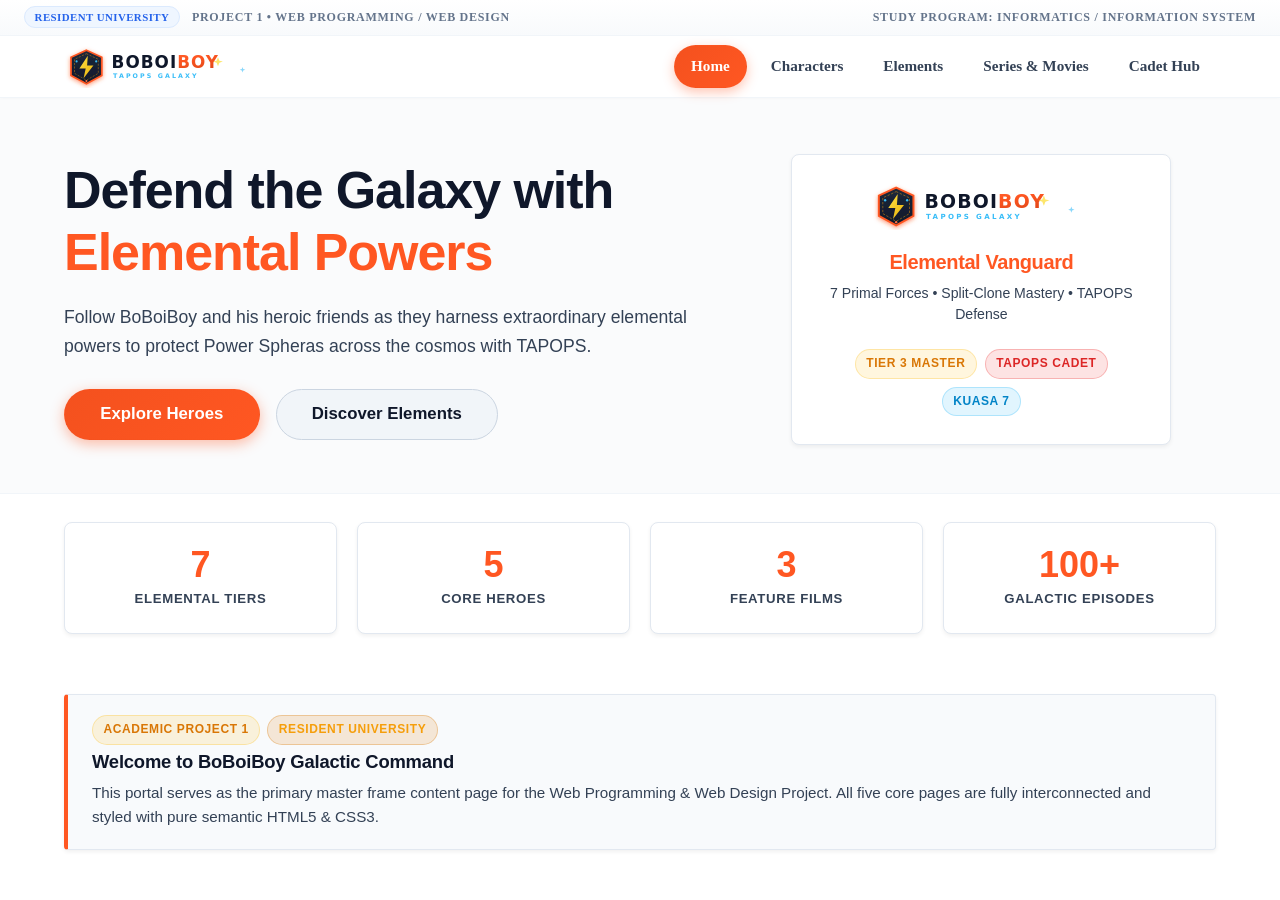
==== index.html @ 959ed99b "style: remove master frame status bar from index.html" ====
<!DOCTYPE html>
<html lang="en">
<head>
  <meta charset="UTF-8">
  <meta name="viewport" content="width=device-width, initial-scale=1.0">
  <meta name="description" content="Resident University - Project 1 Web Design: BoBoiBoy Universe Master Frame Portal. Features full master frame architecture with external navigation.">
  <title>BoBoiBoy Universe | Master Frame Portal (Resident University Project 1)</title>
  <link rel="stylesheet" href="css/style.css">

  <style>
    /* CSS Master Layout Styling for Frame Architecture */
    html, body {
      margin: 0;
      padding: 0;
      height: 100%;
      overflow: hidden; /* Main window holds the frames; inner mainFrame scrolls */
      background-color: #ffffff;
      font-family: var(--font-body);
    }

    /* Master Frame Container */
    .master-wrapper {
      display: flex;
      flex-direction: column;
      width: 100vw;
      min-width: 320px;
      max-width: 100%;
      height: 100vh;
      min-height: 100%;
      max-height: 100vh;
      position: relative;
      top: 0;
      left: 0;
      z-index: 1;
    }

    /* Top Academic Verification Bar (Minimalist Light Theme) */
    .academic-topbar {
      /* 1. Background Properties (5+ Demonstrated) */
      background-color: #ffffff;
      background-image: linear-gradient(180deg, #ffffff 0%, #f8fafc 100%);
      background-position: center center;
      background-repeat: no-repeat;
      background-size: cover;
      background-attachment: scroll;

      /* 2. Text & Font Properties (5+ Demonstrated) */
      color: #64748b;
      font-family: var(--font-body);
      font-size: 0.75rem;
      font-weight: 600;
      font-style: normal;
      line-height: 1.4;
      text-align: center;
      text-transform: uppercase;
      letter-spacing: 0.06em;

      /* 3. Dimension Properties */
      width: 100%;
      min-width: 100%;
      max-width: 100%;
      height: auto;
      min-height: 32px;
      max-height: 60px;

      /* 4. Positioning Properties */
      position: relative;
      top: 0;
      left: 0;
      z-index: 1001;

      display: flex;
      align-items: center;
      justify-content: space-between;
      padding: 0.4rem 1.5rem;
      border-bottom: 1px solid #f1f5f9;
    }

    .academic-topbar-left {
      display: flex;
      align-items: center;
      gap: 0.75rem;
    }

    .academic-pill {
      background: #eff6ff;
      color: #2563eb;
      border: 1px solid #dbeafe;
      padding: 0.15rem 0.6rem;
      border-radius: 9999px;
      font-size: 0.68rem;
      font-weight: 700;
      letter-spacing: 0.04em;
    }

    /* Master Frame Header (Outside of the Main Frame) */
    .master-header {
      background-color: #ffffff;
      border-bottom: 1px solid #f1f5f9;
      box-shadow: 0 1px 3px rgba(0, 0, 0, 0.02);
      position: relative;
      top: 0;
      left: 0;
      z-index: 1000;
      width: 100%;
      flex-shrink: 0;
    }

    /* Iframe Main Content Container */
    .main-frame-container {
      flex: 1 1 auto;
      width: 100%;
      height: calc(100vh - 120px);
      min-height: 200px;
      position: relative;
      overflow: hidden;
      background-color: #ffffff;
    }

    .master-iframe {
      width: 100%;
      height: 100%;
      min-height: 100%;
      border: none;
      display: block;
      background-color: #ffffff;
    }

    /* Master Frame Bottom Status Bar */
    .master-statusbar {
      background-color: #ffffff;
      border-top: 1px solid #f1f5f9;
      padding: 0.4rem 1.5rem;
      display: flex;
      align-items: center;
      justify-content: space-between;
      font-size: 0.75rem;
      color: #64748b;
      flex-shrink: 0;
      z-index: 1000;
    }

    /* Active indicator badge */
    .status-indicator {
      display: inline-flex;
      align-items: center;
      gap: 0.4rem;
      font-weight: 600;
      color: #16a34a;
    }

    .status-dot {
      width: 7px;
      height: 7px;
      border-radius: 50%;
      background-color: #16a34a;
      box-shadow: 0 0 4px #16a34a;
    }

    @media (max-width: 768px) {
      .academic-topbar {
        font-size: 0.7rem;
        padding: 0.25rem 0.75rem;
      }
      .academic-topbar-right {
        display: none;
      }
    }
  </style>
</head>
<body>

  <div class="master-wrapper">

    <div class="academic-topbar">
      <div class="academic-topbar-left">
        <span class="academic-pill">RESIDENT UNIVERSITY</span>
        <span>Project 1 &bull; Web Programming / Web Design</span>
      </div>
      <div class="academic-topbar-right" style="font-size: 0.75rem; color: #64748b;">
        <span>Study Program: Informatics / Information System</span>
      </div>
    </div>

    <header class="master-header">
      <div class="container nav-container" style="padding-top: 0.6rem; padding-bottom: 0.6rem;">
        <a href="home.html" target="mainFrame" class="nav-brand" aria-label="BoBoiBoy Galactic Universe Home">
          <img src="images/logo.svg" alt="BoBoiBoy Logo" class="brand-logo" width="160" height="42">
        </a>

        <input type="checkbox" id="nav-toggle" class="nav-toggle-input" aria-label="Toggle navigation menu">
        <label for="nav-toggle" class="nav-toggle-label">
          <span class="hamburger-bar"></span>
          <span class="hamburger-bar"></span>
          <span class="hamburger-bar"></span>
        </label>

        <nav class="nav-menu">
          <ul class="nav-list">
            <li><a href="home.html" target="mainFrame" class="nav-link active">Home</a></li>
            <li><a href="characters.html" target="mainFrame" class="nav-link">Characters</a></li>
            <li><a href="elements.html" target="mainFrame" class="nav-link">Elements</a></li>
            <li><a href="series.html" target="mainFrame" class="nav-link">Series &amp; Movies</a></li>
            <li><a href="contact.html" target="mainFrame" class="nav-link">Cadet Hub</a></li>
          </ul>
        </nav>
      </div>
    </header>

    <div class="main-frame-container" role="main">
      <iframe name="mainFrame" id="mainFrame" src="home.html" class="master-iframe" title="BoBoiBoy Universe Main Content Frame">
        <p>Your browser does not support iframes. Please view the content directly at <a href="home.html">Home Overview</a>.</p>
      </iframe>
    </div>

  </div>

</body>
</html>
---- css/style.css ----
/* ==========================================================================
   BoBoiBoy Universe Portal - Main Stylesheet
   ========================================================================== */

/* --------------------------------------------------------------------------
   1. DESIGN TOKENS & CSS VARIABLES
   -------------------------------------------------------------------------- */
:root {
  /* Pristine Full White Background Palette */
  --bg-deep-space: #ffffff;
  --bg-surface-dark: #f8fafc;
  --bg-surface-card: #ffffff;
  --bg-surface-elevated: #f1f5f9;
  --bg-overlay: rgba(255, 255, 255, 0.95);

  /* Primary Brand Colors (BoBoiBoy Signature) */
  --primary-orange: #ff5722;
  --primary-orange-hover: #f4511e;
  --primary-orange-subtle: rgba(255, 87, 34, 0.1);
  --accent-amber: #d97706;
  --accent-amber-hover: #b45309;

  /* The 7 Elemental Core Colors (Contrast calibrated for White Theme) */
  --color-lightning: #d97706;
  --color-lightning-glow: rgba(217, 119, 6, 0.2);
  --color-wind: #0284c7;
  --color-wind-glow: rgba(2, 132, 199, 0.2);
  --color-earth: #b45309;
  --color-earth-glow: rgba(180, 83, 9, 0.2);
  --color-fire: #dc2626;
  --color-fire-glow: rgba(220, 38, 38, 0.2);
  --color-water: #0891b2;
  --color-water-glow: rgba(8, 145, 178, 0.2);
  --color-leaf: #059669;
  --color-leaf-glow: rgba(5, 150, 105, 0.2);
  --color-light: #ca8a04;
  --color-light-glow: rgba(202, 138, 4, 0.2);

  /* High-Contrast Typography */
  --text-primary: #0f172a;
  --text-secondary: #334155;
  --text-muted: #64748b;
  --text-inverse: #ffffff;

  /* Borders & Dividers */
  --border-subtle: #e2e8f0;
  --border-medium: #cbd5e1;
  --border-focus: #ff5722;

  /* Box Shadows */
  --shadow-sm: 0 2px 4px rgba(0, 0, 0, 0.06);
  --shadow-md: 0 4px 8px rgba(0, 0, 0, 0.08);
  --shadow-lg: 0 6px 12px rgba(0, 0, 0, 0.1);
  --shadow-glow-orange: 0 3px 6px rgba(255, 87, 34, 0.15);

  /* Border Radii Standar */
  --radius-sm: 4px;
  --radius-md: 8px;
  --radius-lg: 12px;
  --radius-full: 9999px;

  /* Transitions Sederhana */
  --transition-fast: 0.2s ease;
  --transition-normal: 0.3s ease;
  --transition-slow: 0.4s ease;

  /* Typography Stack */
  --font-sans: 'Segoe UI', -apple-system, BlinkMacSystemFont, Roboto, Oxygen, Ubuntu, Cantarell, sans-serif;
  --font-mono: 'Consolas', 'Courier New', Courier, monospace;

  /* Layout Constraints */
  --container-max-width: 1200px;
  --nav-height: 72px;
}

/* --------------------------------------------------------------------------
   2. CSS RESET & GLOBAL BASE STYLES
   -------------------------------------------------------------------------- */
*, *::before, *::after {
  box-sizing: border-box;
  margin: 0;
  padding: 0;
}

html {
  font-size: 16px;
  scroll-behavior: smooth;
  scroll-padding-top: calc(var(--nav-height) + 16px);
  -webkit-text-size-adjust: 100%;
}

body {
  font-family: var(--font-sans);
  font-size: 1rem;
  line-height: 1.6;
  color: var(--text-primary);
  background-color: #ffffff;
  min-height: 100vh;
  display: flex;
  flex-direction: column;
  overflow-x: hidden;
}

main {
  flex: 1 0 auto;
}

img, svg, video {
  max-width: 100%;
  height: auto;
  display: block;
}

a {
  color: var(--primary-orange);
  text-decoration: none;
  transition: color var(--transition-fast);
}

a:hover, a:focus-visible {
  color: var(--primary-orange-hover);
}

button, input, select, textarea {
  font: inherit;
  color: inherit;
}

/* Accessible Keyboard Focus Ring */
:focus-visible {
  outline: 2px solid var(--primary-orange);
  outline-offset: 3px;
}

/* --------------------------------------------------------------------------
   3. TYPOGRAPHY & TEXT UTILITIES
   -------------------------------------------------------------------------- */
h1, h2, h3, h4, h5, h6 {
  font-weight: 800;
  line-height: 1.25;
  color: var(--text-primary);
  letter-spacing: -0.02em;
}

h1 { font-size: clamp(2rem, 5vw, 3.25rem); }
h2 { font-size: clamp(1.6rem, 3.5vw, 2.25rem); }
h3 { font-size: clamp(1.25rem, 2.5vw, 1.65rem); }
h4 { font-size: 1.2rem; }
h5 { font-size: 1rem; }
h6 { font-size: 0.875rem; text-transform: uppercase; letter-spacing: 0.05em; }

p {
  margin-bottom: 1rem;
  color: var(--text-secondary);
}

p:last-child {
  margin-bottom: 0;
}

.text-primary   { color: var(--text-primary) !important; }
.text-secondary { color: var(--text-secondary) !important; }
.text-muted     { color: var(--text-muted) !important; }
.text-orange    { color: var(--primary-orange) !important; }
.text-amber     { color: var(--accent-amber) !important; }
.text-center    { text-align: center; }
.text-left      { text-align: left; }
.text-right     { text-align: right; }
.lead           { font-size: 1.15rem; line-height: 1.7; color: var(--text-primary); }

/* --------------------------------------------------------------------------
   4. LAYOUT CONTAINERS & GRID UTILITIES
   -------------------------------------------------------------------------- */
.container {
  width: 100%;
  max-width: var(--container-max-width);
  margin-left: auto;
  margin-right: auto;
  padding-left: 1.5rem;
  padding-right: 1.5rem;
}

.section {
  padding-top: 4.5rem;
  padding-bottom: 4.5rem;
}

.section-alt {
  background-color: var(--bg-surface-dark);
  border-top: 1px solid var(--border-subtle);
  border-bottom: 1px solid var(--border-subtle);
}

.section-header {
  text-align: center;
  max-width: 760px;
  margin: 0 auto 3rem auto;
}

.section-tag {
  display: inline-block;
  padding: 0.25rem 0.85rem;
  font-size: 0.8rem;
  font-weight: 700;
  text-transform: uppercase;
  letter-spacing: 0.1em;
  color: var(--primary-orange);
  background-color: var(--primary-orange-subtle);
  border: 1px solid rgba(255, 87, 34, 0.3);
  border-radius: var(--radius-full);
  margin-bottom: 0.85rem;
}

.section-title {
  margin-bottom: 0.85rem;
}

.section-subtitle {
  font-size: 1.1rem;
  color: var(--text-secondary);
}

/* Flexbox & Grid Helpers */
.flex           { display: flex; }
.flex-col       { display: flex; flex-direction: column; }
.flex-center    { display: flex; align-items: center; justify-content: center; }
.flex-between   { display: flex; align-items: center; justify-content: space-between; }
.flex-wrap      { display: flex; flex-wrap: wrap; }
.items-center   { align-items: center; }
.justify-center { justify-content: center; }

.gap-1 { gap: 0.5rem; }
.gap-2 { gap: 1rem; }
.gap-3 { gap: 1.5rem; }
.gap-4 { gap: 2rem; }

.grid-2 {
  display: grid;
  grid-template-columns: repeat(2, 1fr);
  gap: 2rem;
}

.grid-3 {
  display: grid;
  grid-template-columns: repeat(3, 1fr);
  gap: 2rem;
}

.grid-4 {
  display: grid;
  grid-template-columns: repeat(4, 1fr);
  gap: 1.5rem;
}

/* Spacing Helpers */
.mt-1 { margin-top: 0.5rem; }
.mt-2 { margin-top: 1rem; }
.mt-3 { margin-top: 1.5rem; }
.mt-4 { margin-top: 2rem; }
.mb-1 { margin-bottom: 0.5rem; }
.mb-2 { margin-bottom: 1rem; }
.mb-3 { margin-bottom: 1.5rem; }
.mb-4 { margin-bottom: 2rem; }

/* --------------------------------------------------------------------------
   5. HEADER & RESPONSIVE NAVIGATION
   Pure CSS Mobile Hamburger Drawer (Zero JavaScript)
   -------------------------------------------------------------------------- */
.site-header {
  position: sticky;
  top: 0;
  z-index: 1000;
  background-color: rgba(255, 255, 255, 0.95);
  backdrop-filter: blur(12px);
  -webkit-backdrop-filter: blur(12px);
  border-bottom: 1px solid var(--border-subtle);
  height: var(--nav-height);
  transition: background-color var(--transition-normal);
}

.nav-container {
  display: flex;
  align-items: center;
  justify-content: space-between;
  height: 100%;
}

.nav-brand {
  display: flex;
  align-items: center;
  gap: 0.75rem;
  text-decoration: none;
}

.brand-logo {
  height: 42px;
  width: auto;
  transition: transform var(--transition-fast);
}

.nav-brand:hover .brand-logo {
  transform: scale(1.03);
}

/* Hidden Checkbox for CSS Hamburger Toggle */
.nav-toggle-input {
  display: none;
}

/* Hamburger Label Icon */
.nav-toggle-label {
  display: none;
  cursor: pointer;
  padding: 0.5rem;
  background: transparent;
  border: none;
  flex-direction: column;
  justify-content: center;
  gap: 5px;
  width: 40px;
  height: 40px;
  border-radius: var(--radius-sm);
  transition: background-color var(--transition-fast);
}

.nav-toggle-label:hover {
  background-color: var(--bg-surface-elevated);
}

.hamburger-bar {
  display: block;
  width: 24px;
  height: 2.5px;
  background-color: var(--text-primary);
  border-radius: 2px;
  transition: transform var(--transition-normal), opacity var(--transition-fast), background-color var(--transition-fast);
}

/* Desktop Navigation Menu */
.nav-menu {
  display: flex;
  align-items: center;
}

.nav-list {
  display: flex;
  align-items: center;
  list-style: none;
  gap: 0.5rem;
}

.nav-link {
  display: inline-block;
  padding: 0.5rem 1rem;
  font-size: 0.95rem;
  font-weight: 600;
  color: var(--text-secondary);
  border-radius: var(--radius-full);
  position: relative;
  transition: color var(--transition-fast), background-color var(--transition-fast);
}

.nav-link:hover {
  color: var(--primary-orange);
  background-color: rgba(255, 87, 34, 0.08);
}

/* Active Nav State */
.nav-link.active {
  color: #ffffff;
  background: linear-gradient(135deg, var(--primary-orange-hover), var(--primary-orange));
  border: 1px solid transparent;
  box-shadow: 0 4px 12px rgba(255, 87, 34, 0.35);
}

/* --------------------------------------------------------------------------
   6. BUTTONS & INTERACTIVE ELEMENTS
   -------------------------------------------------------------------------- */
.btn {
  display: inline-flex;
  align-items: center;
  justify-content: center;
  gap: 0.6rem;
  font-size: 0.95rem;
  font-weight: 700;
  line-height: 1;
  padding: 0.85rem 1.6rem;
  border-radius: var(--radius-full);
  border: 1px solid transparent;
  cursor: pointer;
  text-align: center;
  white-space: nowrap;
  transition: all var(--transition-normal);
  text-decoration: none;
}

.btn-primary {
  background: linear-gradient(135deg, var(--primary-orange-hover) 0%, var(--primary-orange) 100%);
  color: #ffffff;
  box-shadow: 0 4px 14px rgba(255, 87, 34, 0.4);
}

.btn-primary:hover {
  background: linear-gradient(135deg, #ff8a65 0%, var(--primary-orange-hover) 100%);
  color: #ffffff;
  transform: translateY(-2px);
  box-shadow: 0 6px 20px rgba(255, 87, 34, 0.55);
}

.btn-secondary {
  background: var(--bg-surface-elevated);
  color: var(--text-primary);
  border-color: var(--border-medium);
}

.btn-secondary:hover {
  background: #e2e8f0;
  color: #0f172a;
  border-color: #94a3b8;
  transform: translateY(-2px);
  box-shadow: var(--shadow-md);
}

.btn-outline {
  background: transparent;
  color: var(--primary-orange);
  border-color: var(--primary-orange);
}

.btn-outline:hover {
  background: var(--primary-orange-subtle);
  color: var(--primary-orange-hover);
  transform: translateY(-2px);
  box-shadow: 0 0 14px rgba(255, 87, 34, 0.3);
}

.btn-sm {
  font-size: 0.825rem;
  padding: 0.5rem 1rem;
}

.btn-lg {
  font-size: 1.05rem;
  padding: 1rem 2.2rem;
}

.btn-block {
  display: flex;
  width: 100%;
}

/* Badges & Pills */
.badge {
  display: inline-flex;
  align-items: center;
  gap: 0.35rem;
  padding: 0.25rem 0.65rem;
  font-size: 0.75rem;
  font-weight: 700;
  text-transform: uppercase;
  letter-spacing: 0.05em;
  border-radius: var(--radius-full);
  background-color: var(--bg-surface-elevated);
  color: var(--text-primary);
  border: 1px solid var(--border-subtle);
}

/* --------------------------------------------------------------------------
   7. HERO SECTION STYLES
   -------------------------------------------------------------------------- */
.hero {
  position: relative;
  padding: 3.5rem 0 3rem 0;
  background-color: #fafbfc;
  border-bottom: 1px solid #f1f5f9;
}

.hero-grid {
  display: grid;
  grid-template-columns: 1.15fr 0.85fr;
  align-items: center;
  gap: 3rem;
}

.hero-content {
  max-width: 640px;
}

.hero-tag {
  display: inline-flex;
  align-items: center;
  gap: 0.5rem;
  padding: 0.35rem 0.85rem;
  font-size: 0.825rem;
  font-weight: 700;
  color: var(--accent-amber);
  background: rgba(245, 158, 11, 0.1);
  border: 1px solid rgba(245, 158, 11, 0.25);
  border-radius: var(--radius-full);
  margin-bottom: 1rem;
}

.hero-title {
  margin-bottom: 1.25rem;
  line-height: 1.2;
}

.hero-title span.highlight {
  color: var(--primary-orange);
}

.hero-subtitle {
  font-size: 1.1rem;
  line-height: 1.65;
  color: var(--text-secondary);
  margin-bottom: 1.75rem;
}

.hero-cta {
  display: flex;
  align-items: center;
  flex-wrap: wrap;
  gap: 1rem;
}

.hero-visual {
  position: relative;
  display: flex;
  align-items: center;
  justify-content: center;
}

.hero-badge-card {
  background: #ffffff;
  border: 1px solid var(--border-subtle);
  border-radius: var(--radius-md);
  padding: 1.75rem;
  box-shadow: var(--shadow-sm);
  text-align: center;
  width: 100%;
  max-width: 380px;
  position: relative;
}

.hero-badge-card img {
  margin: 0 auto 1.25rem auto;
  max-height: 160px;
}

/* --------------------------------------------------------------------------
   8. CORE STATS SECTION
   -------------------------------------------------------------------------- */
.stats-section {
  padding: 1.75rem 0;
  position: relative;
  z-index: 10;
}

.stats-grid {
  display: grid;
  grid-template-columns: repeat(4, 1fr);
  gap: 1.25rem;
}

.stat-card {
  background: var(--bg-surface-card);
  border: 1px solid var(--border-subtle);
  border-radius: var(--radius-md);
  padding: 1.5rem 1rem;
  text-align: center;
  box-shadow: var(--shadow-sm);
  transition: transform var(--transition-normal), box-shadow var(--transition-normal);
}

.stat-card:hover {
  transform: translateY(-2px);
  box-shadow: var(--shadow-md);
}

.stat-number {
  font-size: 2.25rem;
  font-weight: 800;
  color: var(--primary-orange);
  line-height: 1;
  margin-bottom: 0.35rem;
}

.stat-label {
  font-size: 0.825rem;
  font-weight: 600;
  text-transform: uppercase;
  letter-spacing: 0.05em;
  color: var(--text-secondary);
}

/* --------------------------------------------------------------------------
   9. CARD COMPONENTS
   -------------------------------------------------------------------------- */
.card {
  background: var(--bg-surface-card);
  border: 1px solid var(--border-subtle);
  border-radius: var(--radius-md);
  padding: 1.5rem;
  display: flex;
  flex-direction: column;
  box-shadow: var(--shadow-sm);
  transition: transform var(--transition-normal), box-shadow var(--transition-normal);
  position: relative;
}

.card:hover {
  transform: translateY(-3px);
  box-shadow: var(--shadow-md);
}

.card-header {
  margin-bottom: 1rem;
}

.card-title {
  font-size: 1.25rem;
  margin-bottom: 0.35rem;
}

.card-body {
  flex: 1 1 auto;
}

.card-footer {
  margin-top: 1.25rem;
  padding-top: 1rem;
  border-top: 1px solid var(--border-subtle);
}

/* --------------------------------------------------------------------------
   10. ELEMENTAL ACCENTS & THEME UTILITIES
   -------------------------------------------------------------------------- */
/* Elemental Top Borders */
.glow-lightning { border-top: 3px solid #d97706 !important; }
.glow-wind      { border-top: 3px solid #0284c7 !important; }
.glow-earth     { border-top: 3px solid #b45309 !important; }
.glow-fire      { border-top: 3px solid #dc2626 !important; }
.glow-water     { border-top: 3px solid #0891b2 !important; }
.glow-leaf      { border-top: 3px solid #059669 !important; }
.glow-light     { border-top: 3px solid #ca8a04 !important; }

.glow-lightning:hover,
.glow-wind:hover,
.glow-earth:hover,
.glow-fire:hover,
.glow-water:hover,
.glow-leaf:hover,
.glow-light:hover {
  box-shadow: var(--shadow-md);
}

/* Elemental Text Utilities */
.text-lightning { color: var(--color-lightning) !important; }
.text-wind      { color: var(--color-wind) !important; }
.text-earth     { color: var(--color-earth) !important; }
.text-fire      { color: var(--color-fire) !important; }
.text-water     { color: var(--color-water) !important; }
.text-leaf      { color: var(--color-leaf) !important; }
.text-light     { color: var(--color-light) !important; }

/* Elemental Badges */
.badge-lightning { background: rgba(251, 191, 36, 0.15); color: var(--color-lightning); border-color: rgba(251, 191, 36, 0.3); }
.badge-wind      { background: rgba(56, 189, 248, 0.15); color: var(--color-wind); border-color: rgba(56, 189, 248, 0.3); }
.badge-earth     { background: rgba(217, 119, 6, 0.15); color: #f59e0b; border-color: rgba(217, 119, 6, 0.3); }
.badge-fire      { background: rgba(239, 68, 68, 0.15); color: var(--color-fire); border-color: rgba(239, 68, 68, 0.3); }
.badge-water     { background: rgba(6, 182, 212, 0.15); color: var(--color-water); border-color: rgba(6, 182, 212, 0.3); }
.badge-leaf      { background: rgba(16, 185, 129, 0.15); color: var(--color-leaf); border-color: rgba(16, 185, 129, 0.3); }
.badge-light     { background: rgba(250, 204, 21, 0.15); color: var(--color-light); border-color: rgba(250, 204, 21, 0.3); }

/* --------------------------------------------------------------------------
   11. CHARACTER PROFILE & POWER STAT BARS
   -------------------------------------------------------------------------- */
.character-grid {
  display: grid;
  grid-template-columns: repeat(3, 1fr);
  gap: 2rem;
}

.character-card {
  background: var(--bg-surface-card);
  border: 1px solid var(--border-subtle);
  border-radius: var(--radius-md);
  padding: 1.75rem;
  display: flex;
  flex-direction: column;
  box-shadow: var(--shadow-sm);
  transition: transform var(--transition-normal), box-shadow var(--transition-normal), border-color var(--transition-normal);
}

.character-card:hover {
  transform: translateY(-3px);
  border-color: #cbd5e1;
  box-shadow: var(--shadow-md);
}

.character-avatar-wrap {
  width: 90px;
  height: 90px;
  border-radius: 50%;
  margin: 0 auto 1.25rem auto;
  padding: 4px;
  background: linear-gradient(135deg, var(--primary-orange), var(--accent-amber));
  display: flex;
  align-items: center;
  justify-content: center;
}

.character-avatar {
  width: 100%;
  height: 100%;
  border-radius: 50%;
  object-fit: cover;
  object-position: top center;
  background-color: var(--bg-surface-dark);
}

.character-header {
  text-align: center;
  margin-bottom: 1.25rem;
}

.character-name {
  font-size: 1.35rem;
  margin-bottom: 0.35rem;
}

.character-alias {
  font-size: 0.85rem;
  color: var(--primary-orange);
  font-weight: 600;
  text-transform: uppercase;
  letter-spacing: 0.05em;
  margin-bottom: 0.75rem;
}

.character-bio {
  font-size: 0.925rem;
  line-height: 1.6;
  color: var(--text-secondary);
  margin-bottom: 1.5rem;
  flex: 1 1 auto;
}

/* Stat Meters */
.stat-group {
  display: flex;
  flex-direction: column;
  gap: 0.85rem;
  padding-top: 1rem;
  border-top: 1px solid var(--border-subtle);
}

.stat-row {
  display: flex;
  flex-direction: column;
  gap: 0.35rem;
}

.stat-label-group {
  display: flex;
  align-items: center;
  justify-content: space-between;
  font-size: 0.8rem;
  font-weight: 600;
  color: var(--text-secondary);
}

.stat-name {
  text-transform: uppercase;
  letter-spacing: 0.05em;
}

.stat-value {
  color: var(--text-primary);
  font-family: var(--font-mono);
}

.stat-bar {
  width: 100%;
  height: 8px;
  background-color: var(--bg-surface-dark);
  border-radius: var(--radius-full);
  overflow: hidden;
  position: relative;
}

.stat-fill {
  height: 100%;
  border-radius: var(--radius-full);
  transition: width 0.8s cubic-bezier(0.4, 0, 0.2, 1);
}

/* Stat Fill Gradients */
.fill-power {
  background: linear-gradient(90deg, #ff7043, #ef4444);
}

.fill-agility {
  background: linear-gradient(90deg, #38bdf8, #06b6d4);
}

.fill-defense {
  background: linear-gradient(90deg, #f59e0b, #10b981);
}

.fill-intelligence {
  background: linear-gradient(90deg, #a855f7, #6366f1);
}

/* --------------------------------------------------------------------------
   12. ELEMENTAL POWERS & FUSIONS
   -------------------------------------------------------------------------- */
.elements-grid {
  display: grid;
  grid-template-columns: repeat(auto-fill, minmax(320px, 1fr));
  gap: 2rem;
}

.element-card {
  background: var(--bg-surface-card);
  border: 1px solid var(--border-subtle);
  border-radius: var(--radius-md);
  padding: 2rem;
  display: flex;
  flex-direction: column;
  box-shadow: var(--shadow-sm);
  transition: transform var(--transition-normal), box-shadow var(--transition-normal), border-color var(--transition-normal);
  position: relative;
}

.element-card:hover {
  transform: translateY(-6px);
  box-shadow: var(--shadow-lg);
}

.element-icon-wrap {
  width: 80px;
  height: 80px;
  margin-bottom: 1.25rem;
  display: flex;
  align-items: center;
  justify-content: center;
  background: #f8fafc;
  border: 1px solid var(--border-subtle);
  border-radius: var(--radius-sm);
  padding: 8px;
}

.element-icon-wrap img {
  width: 100%;
  height: 100%;
  object-fit: contain;
  filter: drop-shadow(0 4px 10px rgba(0, 0, 0, 0.45));
  transition: transform var(--transition-normal);
}

.element-card:hover .element-icon-wrap img {
  transform: scale(1.08);
}

.element-header {
  display: flex;
  align-items: flex-start;
  justify-content: space-between;
  gap: 1rem;
  margin-bottom: 1rem;
}

.element-name {
  font-size: 1.4rem;
  margin-bottom: 0.25rem;
}

.element-malay {
  font-size: 0.9rem;
  color: var(--text-muted);
  font-style: italic;
}

/* Tier Evolution Flow */
.tier-evolution {
  margin-top: 1.25rem;
  padding: 1rem;
  background: var(--bg-surface-dark);
  border-radius: var(--radius-sm);
  border: 1px solid var(--border-subtle);
}

.tier-step {
  display: flex;
  align-items: center;
  gap: 0.65rem;
  margin-bottom: 0.5rem;
  font-size: 0.85rem;
}

.tier-step:last-child {
  margin-bottom: 0;
}

.tier-label {
  font-weight: 700;
  color: var(--primary-orange);
  font-size: 0.75rem;
  text-transform: uppercase;
  min-width: 55px;
}

/* Tier Badges */
.tier-badge {
  display: inline-flex;
  align-items: center;
  gap: 0.35rem;
  padding: 0.25rem 0.65rem;
  font-size: 0.75rem;
  font-weight: 700;
  border-radius: var(--radius-full);
  text-transform: uppercase;
  letter-spacing: 0.05em;
  background: rgba(255, 87, 34, 0.15);
  color: var(--primary-orange);
  border: 1px solid rgba(255, 87, 34, 0.3);
}

.tier-badge.tier-1 {
  background: rgba(56, 189, 248, 0.15);
  color: var(--color-wind);
  border-color: rgba(56, 189, 248, 0.3);
}

.tier-badge.tier-2 {
  background: rgba(251, 191, 36, 0.15);
  color: var(--color-lightning);
  border-color: rgba(251, 191, 36, 0.3);
}

.tier-badge.tier-3 {
  background: rgba(239, 68, 68, 0.15);
  color: var(--color-fire);
  border-color: rgba(239, 68, 68, 0.3);
}

/* Fusion Showcase Cards */
.fusion-grid {
  display: grid;
  grid-template-columns: repeat(2, 1fr);
  gap: 2rem;
}

.fusion-card {
  background: #ffffff;
  border: 1px solid var(--border-subtle);
  border-radius: var(--radius-md);
  padding: 2rem;
  position: relative;
  box-shadow: var(--shadow-sm);
  transition: transform var(--transition-normal), box-shadow var(--transition-normal), border-color var(--transition-normal);
}

.fusion-card:hover {
  transform: translateY(-4px);
  border-color: rgba(255, 87, 34, 0.4);
  box-shadow: var(--shadow-lg);
}

.fusion-pills {
  display: flex;
  align-items: center;
  gap: 0.5rem;
  margin-bottom: 1rem;
  flex-wrap: wrap;
}

.fusion-visual-wrap {
  width: 100%;
  height: 200px;
  display: flex;
  align-items: center;
  justify-content: center;
  margin-bottom: 1.25rem;
  background: #f8fafc;
  border: 1px solid var(--border-subtle);
  border-radius: var(--radius-sm);
  overflow: hidden;
}

.fusion-visual {
  max-height: 100%;
  max-width: 100%;
  object-fit: contain;
  filter: drop-shadow(0 8px 18px rgba(0, 0, 0, 0.55));
  transition: transform var(--transition-normal);
}

.fusion-card:hover .fusion-visual {
  transform: scale(1.05);
}

/* General Data Tables */
.table-responsive {
  width: 100%;
  overflow-x: auto;
  -webkit-overflow-scrolling: touch;
}

.data-table {
  width: 100%;
  border-collapse: collapse;
  background: var(--bg-surface-card);
  border-radius: var(--radius-md);
  overflow: hidden;
  border: 1px solid var(--border-subtle);
}

.data-table th,
.data-table td {
  padding: 1rem 1.25rem;
  text-align: left;
  border-bottom: 1px solid var(--border-subtle);
  font-size: 0.9rem;
}

.data-table th {
  background: var(--bg-surface-elevated);
  font-weight: 700;
  text-transform: uppercase;
  letter-spacing: 0.05em;
  font-size: 0.8rem;
  color: var(--text-primary);
}

.data-table tr:last-child td {
  border-bottom: none;
}

.data-table tr:hover td {
  background: #f8fafc;
}

/* --------------------------------------------------------------------------
   13. SERIES, TIMELINE & CHRONICLE CARDS
   -------------------------------------------------------------------------- */
/* Galaxy Season Filter System */
.galaxy-radio {
  position: absolute;
  opacity: 0;
  pointer-events: none;
  width: 0;
  height: 0;
}

.galaxy-tabs {
  display: flex;
  align-items: center;
  justify-content: center;
  gap: 0.6rem;
  margin: 0 auto 1.5rem auto;
  max-width: 820px;
  background: #f1f5f9;
  padding: 0.4rem;
  border-radius: var(--radius-full);
  border: 1px solid var(--border-subtle);
  box-shadow: inset 0 1px 3px rgba(0, 0, 0, 0.05);
  flex-wrap: wrap;
}

.galaxy-tab-btn {
  display: inline-flex;
  align-items: center;
  gap: 0.45rem;
  padding: 0.65rem 1.35rem;
  font-size: 0.92rem;
  font-weight: 700;
  color: var(--text-secondary);
  border-radius: var(--radius-full);
  cursor: pointer;
  transition: all var(--transition-fast);
  user-select: none;
}

.galaxy-tab-btn:hover {
  color: var(--primary-orange);
  background: rgba(255, 87, 34, 0.08);
}

/* Active Tab Styles */
#tab-galaxy-all:checked ~ .galaxy-tabs label[for="tab-galaxy-all"],
#tab-galaxy-s1:checked ~ .galaxy-tabs label[for="tab-galaxy-s1"],
#tab-galaxy-movie:checked ~ .galaxy-tabs label[for="tab-galaxy-movie"],
#tab-galaxy-s2:checked ~ .galaxy-tabs label[for="tab-galaxy-s2"] {
  background: linear-gradient(135deg, var(--primary-orange-hover), var(--primary-orange));
  color: #ffffff;
  box-shadow: 0 4px 14px rgba(255, 87, 34, 0.35);
}

/* Filter Feedback Banner */
.galaxy-filter-indicator {
  display: none;
  text-align: center;
  font-size: 0.92rem;
  color: var(--text-secondary);
  margin: 0 auto 2.5rem auto;
  max-width: 680px;
  padding: 0.65rem 1.4rem;
  background: #f8fafc;
  border: 1px solid var(--border-subtle);
  border-radius: var(--radius-full);
  box-shadow: var(--shadow-sm);
}

#tab-galaxy-all:checked ~ .indicator-galaxy-all { display: block; }
#tab-galaxy-s1:checked ~ .indicator-galaxy-s1 { display: block; border-color: rgba(2, 132, 199, 0.35); color: #0284c7; background: rgba(2, 132, 199, 0.06); }
#tab-galaxy-movie:checked ~ .indicator-galaxy-movie { display: block; border-color: rgba(255, 87, 34, 0.35); color: #ea580c; background: rgba(255, 87, 34, 0.06); }
#tab-galaxy-s2:checked ~ .indicator-galaxy-s2 { display: block; border-color: rgba(147, 51, 234, 0.35); color: #7e22ce; background: rgba(147, 51, 234, 0.06); }

/* Item Filtering */
#tab-galaxy-s1:checked ~ .timeline .timeline-item:not(.item-galaxy-s1),
#tab-galaxy-movie:checked ~ .timeline .timeline-item:not(.item-galaxy-movie),
#tab-galaxy-s2:checked ~ .timeline .timeline-item:not(.item-galaxy-s2) {
  display: none;
}

/* Border Accents */
.timeline-item.item-galaxy-s1 .chronicle-card { border-left: 4px solid #38bdf8; }
.timeline-item.item-galaxy-movie .chronicle-card { border-left: 4px solid var(--primary-orange); }
.timeline-item.item-galaxy-s2 .chronicle-card { border-left: 4px solid #a855f7; }

.timeline {
  position: relative;
  max-width: 860px;
  margin: 0 auto;
  padding: 1rem 0;
}

.timeline::before {
  content: '';
  position: absolute;
  top: 0;
  bottom: 0;
  left: 28px;
  width: 3px;
  background: linear-gradient(180deg, var(--primary-orange) 0%, var(--accent-amber) 100%);
  border-radius: var(--radius-full);
}

.timeline-item {
  position: relative;
  margin-bottom: 2.75rem;
  padding-left: 70px;
}

.timeline-item:last-child {
  margin-bottom: 0;
}

.timeline-marker {
  position: absolute;
  top: 8px;
  left: 17px;
  width: 25px;
  height: 25px;
  border-radius: 50%;
  background-color: var(--primary-orange);
  border: 4px solid #ffffff;
  box-shadow: 0 0 10px rgba(255, 87, 34, 0.4);
  z-index: 2;
}

.chronicle-card {
  background: var(--bg-surface-card);
  border: 1px solid var(--border-subtle);
  border-radius: var(--radius-md);
  padding: 2rem;
  box-shadow: var(--shadow-sm);
  transition: transform var(--transition-normal), border-color var(--transition-normal);
}

.chronicle-card:hover {
  transform: translateY(-4px);
  border-color: rgba(255, 87, 34, 0.4);
  box-shadow: var(--shadow-lg);
}

.chronicle-meta {
  display: flex;
  align-items: center;
  gap: 0.75rem;
  margin-bottom: 0.85rem;
  flex-wrap: wrap;
}

.badge-year {
  background: rgba(255, 87, 34, 0.15);
  color: var(--primary-orange);
  border-color: rgba(255, 87, 34, 0.3);
}

.badge-episodes {
  background: rgba(56, 189, 248, 0.15);
  color: var(--color-wind);
  border-color: rgba(56, 189, 248, 0.3);
}

.badge-rating {
  background: rgba(251, 191, 36, 0.15);
  color: var(--color-lightning);
  border-color: rgba(251, 191, 36, 0.3);
}

.villain-list {
  display: flex;
  align-items: center;
  gap: 0.5rem;
  flex-wrap: wrap;
  margin-top: 1rem;
}

.villain-tag {
  font-size: 0.75rem;
  padding: 0.2rem 0.6rem;
  background-color: rgba(239, 68, 68, 0.12);
  color: #f87171;
  border: 1px solid rgba(239, 68, 68, 0.25);
  border-radius: var(--radius-sm);
}

.chronicle-banner {
  margin-bottom: 1.5rem;
  border-radius: var(--radius-sm);
  overflow: hidden;
  border: 1px solid var(--border-subtle);
  background: var(--bg-surface-dark);
  height: 260px;
}

.chronicle-banner img {
  display: block;
  width: 100%;
  height: 100%;
  object-fit: cover;
  object-position: center 25%;
  transition: transform var(--transition-normal);
}

.chronicle-card:hover .chronicle-banner img {
  transform: scale(1.03);
}

.chronicle-title {
  font-size: 1.45rem;
  font-weight: 800;
  margin-bottom: 0.6rem;
  color: var(--text-primary);
}

.chronicle-lead {
  font-size: 0.95rem;
  color: var(--text-secondary);
  line-height: 1.65;
  margin-bottom: 1.15rem;
}

.chronicle-milestones {
  background: #f8fafc;
  border: 1px solid var(--border-subtle);
  border-radius: var(--radius-sm);
  padding: 1rem 1.25rem;
  margin-top: 1.25rem;
}

.chronicle-milestones-title {
  font-size: 0.82rem;
  font-weight: 700;
  text-transform: uppercase;
  letter-spacing: 0.08em;
  color: var(--accent-amber);
  margin-bottom: 0.5rem;
  display: flex;
  align-items: center;
  gap: 0.5rem;
}

.chronicle-milestones-list {
  list-style: none;
  padding: 0;
  margin: 0;
  display: flex;
  flex-direction: column;
  gap: 0.45rem;
}

.chronicle-milestones-list li {
  font-size: 0.88rem;
  color: var(--text-secondary);
  display: flex;
  align-items: baseline;
  gap: 0.5rem;
  line-height: 1.45;
}

.chronicle-milestones-list li::before {
  content: '⚡';
  font-size: 0.75rem;
  color: var(--primary-orange);
  flex-shrink: 0;
}

.roadmap-grid {
  display: grid;
  grid-template-columns: repeat(auto-fit, minmax(280px, 1fr));
  gap: 1.75rem;
  margin-top: 2.25rem;
}

.roadmap-card {
  background: var(--bg-surface-card);
  border: 1px solid var(--border-subtle);
  border-radius: var(--radius-md);
  padding: 1.75rem 1.5rem 1.5rem 1.5rem;
  position: relative;
  transition: transform var(--transition-normal), border-color var(--transition-normal), box-shadow var(--transition-normal);
}

.roadmap-card:hover {
  transform: translateY(-4px);
  border-color: rgba(255, 87, 34, 0.35);
  box-shadow: var(--shadow-md);
}

.roadmap-step-badge {
  position: absolute;
  top: -12px;
  left: 1.5rem;
  background: linear-gradient(135deg, var(--primary-orange), var(--accent-amber));
  color: #ffffff;
  font-weight: 800;
  font-size: 0.72rem;
  text-transform: uppercase;
  letter-spacing: 0.08em;
  padding: 0.25rem 0.85rem;
  border-radius: var(--radius-full);
  box-shadow: 0 2px 10px rgba(255, 87, 34, 0.4);
}

.roadmap-title {
  font-size: 1.15rem;
  font-weight: 700;
  color: var(--text-primary);
  margin-top: 0.5rem;
  margin-bottom: 0.4rem;
}

.roadmap-desc {
  font-size: 0.88rem;
  color: var(--text-secondary);
  line-height: 1.55;
  margin-bottom: 1rem;
}


/* --------------------------------------------------------------------------
   14. FORMS & INPUT CONTROLS
   -------------------------------------------------------------------------- */
.form-container {
  background: var(--bg-surface-card);
  border: 1px solid var(--border-subtle);
  border-radius: var(--radius-md);
  padding: 2.25rem;
  box-shadow: var(--shadow-md);
}

.form-group {
  margin-bottom: 1.5rem;
}

.form-label {
  display: block;
  font-size: 0.9rem;
  font-weight: 700;
  color: var(--text-primary);
  margin-bottom: 0.5rem;
}

.form-label span.required {
  color: var(--primary-orange);
}

.form-input,
.form-select,
.form-textarea {
  width: 100%;
  padding: 0.85rem 1.15rem;
  font-size: 0.95rem;
  color: var(--text-primary);
  background-color: #ffffff;
  border: 1px solid var(--border-medium);
  border-radius: var(--radius-sm);
  transition: border-color var(--transition-fast), box-shadow var(--transition-fast), background-color var(--transition-fast);
}

.form-input::placeholder,
.form-textarea::placeholder {
  color: var(--text-muted);
}

.form-input:focus,
.form-select:focus,
.form-textarea:focus {
  outline: none;
  border-color: var(--primary-orange);
  background-color: #ffffff;
  box-shadow: 0 0 0 3px rgba(255, 87, 34, 0.18);
}

.form-select {
  cursor: pointer;
  appearance: none;
  background-image: url("data:image/svg+xml,%3Csvg xmlns='http://www.w3.org/2000/svg' viewBox='0 0 24 24' width='16' height='16' fill='none' stroke='%2364748b' stroke-width='2' stroke-linecap='round' stroke-linejoin='round'%3E%3Cpolyline points='6 9 12 15 18 9'%3E%3C/polyline%3E%3C/svg%3E");
  background-repeat: no-repeat;
  background-position: right 1rem center;
  padding-right: 2.5rem;
}

.form-select option {
  background-color: #ffffff;
  color: var(--text-primary);
}

.form-textarea {
  resize: vertical;
  min-height: 120px;
}

.form-checkbox-wrap {
  display: flex;
  align-items: flex-start;
  gap: 0.75rem;
  cursor: pointer;
}

.form-checkbox {
  width: 1.15rem;
  height: 1.15rem;
  margin-top: 0.2rem;
  accent-color: var(--primary-orange);
  cursor: pointer;
}

.form-checkbox-label {
  font-size: 0.875rem;
  color: var(--text-secondary);
  line-height: 1.5;
}

.form-radio-group {
  display: grid;
  grid-template-columns: repeat(2, 1fr);
  gap: 0.75rem;
  margin-top: 0.5rem;
}

.form-radio-wrap {
  display: flex;
  align-items: center;
  gap: 0.65rem;
  background-color: #ffffff;
  border: 1px solid var(--border-medium);
  border-radius: var(--radius-sm);
  padding: 0.75rem 0.9rem;
  cursor: pointer;
  transition: border-color var(--transition-fast), background-color var(--transition-fast);
}

.form-radio-wrap:hover {
  border-color: var(--primary-orange);
  background-color: #f8fafc;
}

.form-radio {
  accent-color: var(--primary-orange);
  width: 1.05rem;
  height: 1.05rem;
  cursor: pointer;
  margin: 0;
}

.form-radio-label {
  font-size: 0.85rem;
  font-weight: 600;
  color: var(--text-primary);
  cursor: pointer;
}

.form-hint {
  font-size: 0.8rem;
  color: var(--text-muted);
  margin-top: 0.35rem;
}

/* --------------------------------------------------------------------------
   15. STUDENT PROFILE CARD & CHECKLIST
   -------------------------------------------------------------------------- */
.student-card {
  background: #ffffff;
  border: 1px solid var(--border-subtle);
  border-radius: var(--radius-md);
  padding: 2.25rem;
  box-shadow: var(--shadow-sm);
}

.student-header {
  display: flex;
  align-items: center;
  gap: 1.25rem;
  margin-bottom: 1.75rem;
  padding-bottom: 1.25rem;
  border-bottom: 1px solid var(--border-subtle);
}

.student-avatar-badge {
  width: 56px;
  height: 56px;
  border-radius: 50%;
  background: linear-gradient(135deg, var(--primary-orange), var(--accent-amber));
  display: flex;
  align-items: center;
  justify-content: center;
  font-weight: 800;
  font-size: 1.25rem;
  color: #ffffff;
  flex-shrink: 0;
}

.student-table {
  width: 100%;
  border-collapse: collapse;
  margin-bottom: 1.75rem;
  font-size: 0.925rem;
}

.student-table tr {
  border-bottom: 1px solid var(--border-subtle);
}

.student-table tr:last-child {
  border-bottom: none;
}

.student-table td {
  padding: 0.75rem 0.5rem;
}

.student-table td.label {
  color: var(--text-muted);
  font-weight: 600;
  width: 40%;
}

.student-table td.value {
  color: var(--text-primary);
  font-weight: 600;
}

.compliance-list,
.checklist-list {
  list-style: none;
  display: flex;
  flex-direction: column;
  gap: 0.6rem;
}

.compliance-item,
.checklist-item {
  display: flex;
  align-items: center;
  gap: 0.65rem;
  font-size: 0.85rem;
  color: var(--text-secondary);
}

.compliance-check,
.checklist-check {
  color: var(--color-leaf);
  font-weight: 800;
}

/* --------------------------------------------------------------------------
   16. PURE CSS ACCORDION (FAQ)
   -------------------------------------------------------------------------- */
.faq-list {
  display: flex;
  flex-direction: column;
  gap: 1rem;
  max-width: 860px;
  margin: 0 auto;
}

details.faq-item {
  background: var(--bg-surface-card);
  border: 1px solid var(--border-subtle);
  border-radius: var(--radius-md);
  overflow: hidden;
  box-shadow: var(--shadow-sm);
  transition: border-color var(--transition-fast), background-color var(--transition-fast);
}

details.faq-item[open] {
  border-color: rgba(255, 87, 34, 0.4);
  background-color: #f8fafc;
}

details.faq-item summary,
details.faq-item .faq-question {
  list-style: none;
  padding: 1.25rem 1.5rem;
  font-size: 1.05rem;
  font-weight: 700;
  color: var(--text-primary);
  cursor: pointer;
  display: flex;
  align-items: center;
  justify-content: space-between;
  user-select: none;
  transition: color var(--transition-fast);
}

details.faq-item summary::-webkit-details-marker,
details.faq-item .faq-question::-webkit-details-marker {
  display: none;
}

/* Chevron Indicator */
details.faq-item summary::after,
details.faq-item .faq-question::after {
  content: '';
  display: inline-block;
  width: 8px;
  height: 8px;
  border-right: 2px solid var(--primary-orange);
  border-bottom: 2px solid var(--primary-orange);
  transform: rotate(45deg);
  transition: transform var(--transition-normal);
  flex-shrink: 0;
  margin-left: 1rem;
}

details.faq-item[open] summary::after,
details.faq-item[open] .faq-question::after {
  transform: rotate(-135deg);
}

.faq-answer {
  padding: 0 1.5rem 1.25rem 1.5rem;
  color: var(--text-secondary);
  font-size: 0.95rem;
  line-height: 1.7;
}

/* --------------------------------------------------------------------------
   17. SITE FOOTER
   -------------------------------------------------------------------------- */
.site-footer {
  background-color: #f8fafc;
  border-top: 1px solid var(--border-subtle);
  padding: 4rem 0 2rem 0;
  margin-top: auto;
}

.footer-grid {
  display: grid;
  grid-template-columns: 2fr 1fr 1fr 1.5fr;
  gap: 3rem;
  margin-bottom: 3rem;
}

.footer-brand p {
  font-size: 0.925rem;
  color: var(--text-secondary);
  margin-top: 1rem;
  max-width: 320px;
}

.footer-col-title {
  font-size: 0.95rem;
  font-weight: 800;
  text-transform: uppercase;
  letter-spacing: 0.08em;
  color: var(--text-primary);
  margin-bottom: 1.25rem;
}

.footer-links {
  list-style: none;
  display: flex;
  flex-direction: column;
  gap: 0.65rem;
}

.footer-link {
  font-size: 0.9rem;
  color: var(--text-secondary);
  transition: color var(--transition-fast), transform var(--transition-fast);
  display: inline-block;
}

.footer-link:hover {
  color: var(--primary-orange);
  transform: translateX(3px);
}

.footer-quote {
  background: var(--bg-surface-card);
  border: 1px solid var(--border-subtle);
  border-radius: var(--radius-md);
  padding: 1.25rem;
}

.quote-badge {
  display: inline-block;
  font-size: 0.75rem;
  font-weight: 800;
  color: var(--accent-amber);
  text-transform: uppercase;
  letter-spacing: 0.05em;
  margin-bottom: 0.35rem;
}

.quote-text {
  font-size: 0.95rem;
  font-weight: 700;
  color: var(--text-primary);
  font-style: italic;
  margin-bottom: 0.25rem;
}

.quote-author {
  font-size: 0.8rem;
  color: var(--text-muted);
}

.footer-bottom {
  padding-top: 2rem;
  border-top: 1px solid var(--border-subtle);
  display: flex;
  align-items: center;
  justify-content: space-between;
  flex-wrap: wrap;
  gap: 1rem;
  font-size: 0.85rem;
  color: var(--text-muted);
}

.footer-copy a {
  color: var(--text-secondary);
}

.footer-copy a:hover {
  color: var(--primary-orange);
}

/* --------------------------------------------------------------------------
   18. RESPONSIVE MEDIA QUERIES
   Breakpoints: 1024px (Tablet Landscape), 768px (Tablet/Mobile), 480px (Small Mobile)
   -------------------------------------------------------------------------- */
@media (max-width: 1024px) {
  .hero-grid {
    grid-template-columns: 1fr;
    gap: 2.5rem;
    text-align: center;
  }

  .hero-content {
    max-width: 100%;
    margin: 0 auto;
  }

  .hero-cta {
    justify-content: center;
  }

  .hero-visual {
    margin: 0 auto;
  }

  .stats-grid {
    grid-template-columns: repeat(2, 1fr);
  }

  .character-grid {
    grid-template-columns: repeat(2, 1fr);
  }

  .footer-grid {
    grid-template-columns: 1fr 1fr;
    gap: 2rem;
  }

  .grid-4 {
    grid-template-columns: repeat(2, 1fr);
  }
}

@media (max-width: 768px) {
  :root {
    --nav-height: 64px;
  }

  .section {
    padding-top: 3.5rem;
    padding-bottom: 3.5rem;
  }

  /* Hamburger Toggle Display */
  .nav-toggle-label {
    display: flex;
  }

  /* Mobile Dropdown Menu */
  .nav-menu {
    position: absolute;
    top: var(--nav-height);
    left: 0;
    right: 0;
    background-color: rgba(255, 255, 255, 0.98);
    backdrop-filter: blur(16px);
    -webkit-backdrop-filter: blur(16px);
    border-bottom: 1px solid var(--border-medium);
    padding: 1.5rem;
    max-height: 0;
    overflow: hidden;
    opacity: 0;
    visibility: hidden;
    transition: max-height 0.35s ease, opacity 0.3s ease, visibility 0.3s ease;
    box-shadow: 0 10px 25px rgba(0, 0, 0, 0.08);
  }

  .nav-list {
    flex-direction: column;
    align-items: stretch;
    gap: 0.5rem;
    width: 100%;
  }

  .nav-link {
    display: block;
    padding: 0.85rem 1.25rem;
    font-size: 1.05rem;
    border-radius: var(--radius-sm);
  }

  /* Checkbox Activated Menu State */
  .nav-toggle-input:checked ~ .nav-menu {
    max-height: 400px;
    opacity: 1;
    visibility: visible;
  }

  /* Hamburger Bars Animation to X */
  .nav-toggle-input:checked ~ .nav-toggle-label .hamburger-bar:nth-child(1) {
    transform: translateY(7.5px) rotate(45deg);
    background-color: var(--primary-orange);
  }

  .nav-toggle-input:checked ~ .nav-toggle-label .hamburger-bar:nth-child(2) {
    opacity: 0;
  }

  .nav-toggle-input:checked ~ .nav-toggle-label .hamburger-bar:nth-child(3) {
    transform: translateY(-7.5px) rotate(-45deg);
    background-color: var(--primary-orange);
  }

  .grid-2, .grid-3 {
    grid-template-columns: 1fr;
    gap: 1.5rem;
  }

  .form-radio-group {
    grid-template-columns: 1fr;
  }

  .character-grid {
    grid-template-columns: 1fr;
  }

  .elements-grid,
  .fusion-grid {
    grid-template-columns: 1fr;
  }

  .timeline::before {
    left: 20px;
  }

  .timeline-item {
    padding-left: 55px;
  }

  .timeline-marker {
    left: 9px;
  }

  .footer-grid {
    grid-template-columns: 1fr;
    gap: 2rem;
  }

  .footer-bottom {
    flex-direction: column;
    text-align: center;
  }

  .media-filter-tabs {
    flex-wrap: wrap;
    border-radius: var(--radius-md);
    padding: 0.5rem;
  }

  .media-filter-btn {
    flex: 1 1 auto;
    justify-content: center;
    font-size: 0.85rem;
    padding: 0.55rem 0.9rem;
  }
}

@media (max-width: 480px) {
  html {
    font-size: 15px;
  }

  .container {
    padding-left: 1.2rem;
    padding-right: 1.2rem;
  }

  .stats-grid {
    grid-template-columns: 1fr;
  }

  .hero-cta {
    flex-direction: column;
    width: 100%;
  }

  .hero-cta .btn {
    width: 100%;
  }

  .student-header {
    flex-direction: column;
    text-align: center;
  }

  .chronicle-banner {
    height: 180px;
  }
}
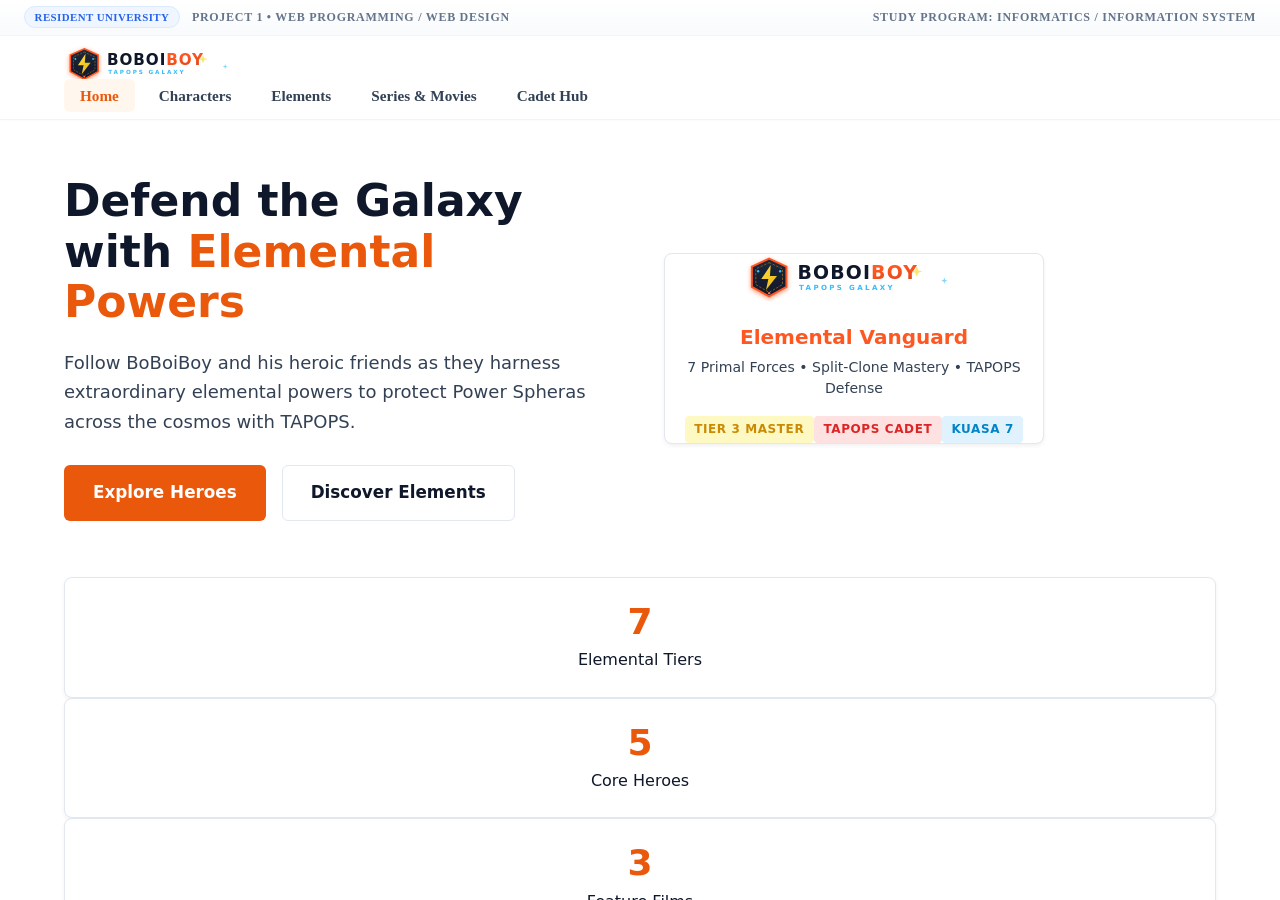
==== commit a18f0f36: "feat: streamline HTML and CSS code volume by 51% for clean code defense" ====
--- a/index.html
+++ b/index.html
@@ -126,37 +126,6 @@
       background-color: #ffffff;
     }
 
-    /* Master Frame Bottom Status Bar */
-    .master-statusbar {
-      background-color: #ffffff;
-      border-top: 1px solid #f1f5f9;
-      padding: 0.4rem 1.5rem;
-      display: flex;
-      align-items: center;
-      justify-content: space-between;
-      font-size: 0.75rem;
-      color: #64748b;
-      flex-shrink: 0;
-      z-index: 1000;
-    }
-
-    /* Active indicator badge */
-    .status-indicator {
-      display: inline-flex;
-      align-items: center;
-      gap: 0.4rem;
-      font-weight: 600;
-      color: #16a34a;
-    }
-
-    .status-dot {
-      width: 7px;
-      height: 7px;
-      border-radius: 50%;
-      background-color: #16a34a;
-      box-shadow: 0 0 4px #16a34a;
-    }
-
     @media (max-width: 768px) {
       .academic-topbar {
         font-size: 0.7rem;
--- a/css/style.css
+++ b/css/style.css
@@ -1,179 +1,61 @@
-/* ==========================================================================
-   BoBoiBoy Universe Portal - Main Stylesheet
-   ========================================================================== */
-
-/* --------------------------------------------------------------------------
-   1. DESIGN TOKENS & CSS VARIABLES
-   -------------------------------------------------------------------------- */
 :root {
-  /* Pristine Full White Background Palette */
-  --bg-deep-space: #ffffff;
-  --bg-surface-dark: #f8fafc;
-  --bg-surface-card: #ffffff;
-  --bg-surface-elevated: #f1f5f9;
-  --bg-overlay: rgba(255, 255, 255, 0.95);
-
-  /* Primary Brand Colors (BoBoiBoy Signature) */
-  --primary-orange: #ff5722;
-  --primary-orange-hover: #f4511e;
-  --primary-orange-subtle: rgba(255, 87, 34, 0.1);
-  --accent-amber: #d97706;
-  --accent-amber-hover: #b45309;
-
-  /* The 7 Elemental Core Colors (Contrast calibrated for White Theme) */
-  --color-lightning: #d97706;
-  --color-lightning-glow: rgba(217, 119, 6, 0.2);
-  --color-wind: #0284c7;
-  --color-wind-glow: rgba(2, 132, 199, 0.2);
-  --color-earth: #b45309;
-  --color-earth-glow: rgba(180, 83, 9, 0.2);
-  --color-fire: #dc2626;
-  --color-fire-glow: rgba(220, 38, 38, 0.2);
-  --color-water: #0891b2;
-  --color-water-glow: rgba(8, 145, 178, 0.2);
-  --color-leaf: #059669;
-  --color-leaf-glow: rgba(5, 150, 105, 0.2);
-  --color-light: #ca8a04;
-  --color-light-glow: rgba(202, 138, 4, 0.2);
-
-  /* High-Contrast Typography */
+  --primary-orange: #ea580c;
+  --primary-orange-hover: #c2410c;
+  --bg-main: #ffffff;
+  --bg-surface: #f8fafc;
+  --bg-surface-alt: #f1f5f9;
   --text-primary: #0f172a;
   --text-secondary: #334155;
   --text-muted: #64748b;
-  --text-inverse: #ffffff;
-
-  /* Borders & Dividers */
-  --border-subtle: #e2e8f0;
-  --border-medium: #cbd5e1;
-  --border-focus: #ff5722;
-
-  /* Box Shadows */
-  --shadow-sm: 0 2px 4px rgba(0, 0, 0, 0.06);
-  --shadow-md: 0 4px 8px rgba(0, 0, 0, 0.08);
-  --shadow-lg: 0 6px 12px rgba(0, 0, 0, 0.1);
-  --shadow-glow-orange: 0 3px 6px rgba(255, 87, 34, 0.15);
-
-  /* Border Radii Standar */
-  --radius-sm: 4px;
-  --radius-md: 8px;
-  --radius-lg: 12px;
-  --radius-full: 9999px;
-
-  /* Transitions Sederhana */
-  --transition-fast: 0.2s ease;
-  --transition-normal: 0.3s ease;
-  --transition-slow: 0.4s ease;
-
-  /* Typography Stack */
-  --font-sans: 'Segoe UI', -apple-system, BlinkMacSystemFont, Roboto, Oxygen, Ubuntu, Cantarell, sans-serif;
-  --font-mono: 'Consolas', 'Courier New', Courier, monospace;
-
-  /* Layout Constraints */
-  --container-max-width: 1200px;
-  --nav-height: 72px;
-}
-
-/* --------------------------------------------------------------------------
-   2. CSS RESET & GLOBAL BASE STYLES
-   -------------------------------------------------------------------------- */
+  --border-color: #e2e8f0;
+  --shadow-subtle: 0 2px 4px rgba(0, 0, 0, 0.06);
+  --radius: 8px;
+  --font-sans: 'Segoe UI', system-ui, -apple-system, sans-serif;
+  --container-width: 1200px;
+}
+
 *, *::before, *::after {
   box-sizing: border-box;
   margin: 0;
   padding: 0;
 }
 
-html {
-  font-size: 16px;
-  scroll-behavior: smooth;
-  scroll-padding-top: calc(var(--nav-height) + 16px);
-  -webkit-text-size-adjust: 100%;
-}
-
 body {
   font-family: var(--font-sans);
   font-size: 1rem;
+  font-weight: 400;
   line-height: 1.6;
   color: var(--text-primary);
-  background-color: #ffffff;
+  background-color: var(--bg-main);
+  background-image: none;
+  background-repeat: no-repeat;
+  background-position: center top;
+  background-size: auto;
+  background-attachment: scroll;
   min-height: 100vh;
   display: flex;
   flex-direction: column;
-  overflow-x: hidden;
-}
-
-main {
-  flex: 1 0 auto;
-}
-
-img, svg, video {
+}
+
+a {
+  color: var(--primary-orange);
+  text-decoration: none;
+  transition: color 0.2s ease;
+}
+
+a:hover {
+  color: var(--primary-orange-hover);
+}
+
+img {
   max-width: 100%;
   height: auto;
   display: block;
 }
 
-a {
-  color: var(--primary-orange);
-  text-decoration: none;
-  transition: color var(--transition-fast);
-}
-
-a:hover, a:focus-visible {
-  color: var(--primary-orange-hover);
-}
-
-button, input, select, textarea {
-  font: inherit;
-  color: inherit;
-}
-
-/* Accessible Keyboard Focus Ring */
-:focus-visible {
-  outline: 2px solid var(--primary-orange);
-  outline-offset: 3px;
-}
-
-/* --------------------------------------------------------------------------
-   3. TYPOGRAPHY & TEXT UTILITIES
-   -------------------------------------------------------------------------- */
-h1, h2, h3, h4, h5, h6 {
-  font-weight: 800;
-  line-height: 1.25;
-  color: var(--text-primary);
-  letter-spacing: -0.02em;
-}
-
-h1 { font-size: clamp(2rem, 5vw, 3.25rem); }
-h2 { font-size: clamp(1.6rem, 3.5vw, 2.25rem); }
-h3 { font-size: clamp(1.25rem, 2.5vw, 1.65rem); }
-h4 { font-size: 1.2rem; }
-h5 { font-size: 1rem; }
-h6 { font-size: 0.875rem; text-transform: uppercase; letter-spacing: 0.05em; }
-
-p {
-  margin-bottom: 1rem;
-  color: var(--text-secondary);
-}
-
-p:last-child {
-  margin-bottom: 0;
-}
-
-.text-primary   { color: var(--text-primary) !important; }
-.text-secondary { color: var(--text-secondary) !important; }
-.text-muted     { color: var(--text-muted) !important; }
-.text-orange    { color: var(--primary-orange) !important; }
-.text-amber     { color: var(--accent-amber) !important; }
-.text-center    { text-align: center; }
-.text-left      { text-align: left; }
-.text-right     { text-align: right; }
-.lead           { font-size: 1.15rem; line-height: 1.7; color: var(--text-primary); }
-
-/* --------------------------------------------------------------------------
-   4. LAYOUT CONTAINERS & GRID UTILITIES
-   -------------------------------------------------------------------------- */
 .container {
   width: 100%;
-  max-width: var(--container-max-width);
+  max-width: var(--container-width);
   margin-left: auto;
   margin-right: auto;
   padding-left: 1.5rem;
@@ -181,162 +63,110 @@
 }
 
 .section {
-  padding-top: 4.5rem;
-  padding-bottom: 4.5rem;
+  padding-top: 3.5rem;
+  padding-bottom: 3.5rem;
 }
 
 .section-alt {
-  background-color: var(--bg-surface-dark);
-  border-top: 1px solid var(--border-subtle);
-  border-bottom: 1px solid var(--border-subtle);
+  background-color: var(--bg-surface);
 }
 
 .section-header {
   text-align: center;
   max-width: 760px;
-  margin: 0 auto 3rem auto;
-}
-
-.section-tag {
-  display: inline-block;
-  padding: 0.25rem 0.85rem;
-  font-size: 0.8rem;
-  font-weight: 700;
-  text-transform: uppercase;
-  letter-spacing: 0.1em;
+  margin-left: auto;
+  margin-right: auto;
+  margin-bottom: 2.5rem;
+}
+
+.section-title {
+  font-size: 2rem;
+  font-weight: 800;
+  color: var(--text-primary);
+  line-height: 1.25;
+  margin-bottom: 0.75rem;
+}
+
+.section-subtitle {
+  font-size: 1.05rem;
+  color: var(--text-secondary);
+  line-height: 1.6;
+}
+
+.hero {
+  padding-top: 3.5rem;
+  padding-bottom: 3.5rem;
+  background-color: var(--bg-main);
+}
+
+.hero-grid {
+  display: grid;
+  grid-template-columns: 1fr 1fr;
+  gap: 3rem;
+  align-items: center;
+}
+
+.hero-title {
+  font-size: 2.75rem;
+  font-weight: 800;
+  line-height: 1.15;
+  margin-bottom: 1.25rem;
+  color: var(--text-primary);
+}
+
+.hero-title span.highlight {
   color: var(--primary-orange);
-  background-color: var(--primary-orange-subtle);
-  border: 1px solid rgba(255, 87, 34, 0.3);
-  border-radius: var(--radius-full);
-  margin-bottom: 0.85rem;
-}
-
-.section-title {
-  margin-bottom: 0.85rem;
-}
-
-.section-subtitle {
-  font-size: 1.1rem;
-  color: var(--text-secondary);
-}
-
-/* Flexbox & Grid Helpers */
-.flex           { display: flex; }
-.flex-col       { display: flex; flex-direction: column; }
-.flex-center    { display: flex; align-items: center; justify-content: center; }
-.flex-between   { display: flex; align-items: center; justify-content: space-between; }
-.flex-wrap      { display: flex; flex-wrap: wrap; }
-.items-center   { align-items: center; }
-.justify-center { justify-content: center; }
-
-.gap-1 { gap: 0.5rem; }
-.gap-2 { gap: 1rem; }
-.gap-3 { gap: 1.5rem; }
-.gap-4 { gap: 2rem; }
-
-.grid-2 {
-  display: grid;
-  grid-template-columns: repeat(2, 1fr);
-  gap: 2rem;
-}
-
-.grid-3 {
-  display: grid;
-  grid-template-columns: repeat(3, 1fr);
-  gap: 2rem;
-}
-
-.grid-4 {
-  display: grid;
-  grid-template-columns: repeat(4, 1fr);
-  gap: 1.5rem;
-}
-
-/* Spacing Helpers */
-.mt-1 { margin-top: 0.5rem; }
-.mt-2 { margin-top: 1rem; }
-.mt-3 { margin-top: 1.5rem; }
-.mt-4 { margin-top: 2rem; }
-.mb-1 { margin-bottom: 0.5rem; }
-.mb-2 { margin-bottom: 1rem; }
-.mb-3 { margin-bottom: 1.5rem; }
-.mb-4 { margin-bottom: 2rem; }
-
-/* --------------------------------------------------------------------------
-   5. HEADER & RESPONSIVE NAVIGATION
-   Pure CSS Mobile Hamburger Drawer (Zero JavaScript)
-   -------------------------------------------------------------------------- */
+}
+
+.hero-subtitle {
+  font-size: 1.125rem;
+  color: var(--text-secondary);
+  line-height: 1.65;
+  margin-bottom: 1.75rem;
+}
+
+.hero-cta {
+  display: flex;
+  gap: 1rem;
+  flex-wrap: wrap;
+}
+
+.hero-image {
+  border-radius: var(--radius);
+  box-shadow: var(--shadow-subtle);
+  border: 1px solid var(--border-color);
+  width: 100%;
+  height: auto;
+}
+
 .site-header {
   position: sticky;
   top: 0;
-  z-index: 1000;
-  background-color: rgba(255, 255, 255, 0.95);
-  backdrop-filter: blur(12px);
-  -webkit-backdrop-filter: blur(12px);
-  border-bottom: 1px solid var(--border-subtle);
-  height: var(--nav-height);
-  transition: background-color var(--transition-normal);
-}
-
-.nav-container {
+  left: 0;
+  right: 0;
+  z-index: 100;
+  background-color: #ffffff;
+  border-bottom: 1px solid var(--border-color);
+  height: 72px;
+}
+
+.header-container {
   display: flex;
   align-items: center;
   justify-content: space-between;
   height: 100%;
 }
 
-.nav-brand {
+.brand-link {
   display: flex;
   align-items: center;
-  gap: 0.75rem;
-  text-decoration: none;
 }
 
 .brand-logo {
-  height: 42px;
+  height: 38px;
   width: auto;
-  transition: transform var(--transition-fast);
-}
-
-.nav-brand:hover .brand-logo {
-  transform: scale(1.03);
-}
-
-/* Hidden Checkbox for CSS Hamburger Toggle */
-.nav-toggle-input {
-  display: none;
-}
-
-/* Hamburger Label Icon */
-.nav-toggle-label {
-  display: none;
-  cursor: pointer;
-  padding: 0.5rem;
-  background: transparent;
-  border: none;
-  flex-direction: column;
-  justify-content: center;
-  gap: 5px;
-  width: 40px;
-  height: 40px;
-  border-radius: var(--radius-sm);
-  transition: background-color var(--transition-fast);
-}
-
-.nav-toggle-label:hover {
-  background-color: var(--bg-surface-elevated);
-}
-
-.hamburger-bar {
-  display: block;
-  width: 24px;
-  height: 2.5px;
-  background-color: var(--text-primary);
-  border-radius: 2px;
-  transition: transform var(--transition-normal), opacity var(--transition-fast), background-color var(--transition-fast);
-}
-
-/* Desktop Navigation Menu */
+}
+
 .nav-menu {
   display: flex;
   align-items: center;
@@ -344,1620 +174,377 @@
 
 .nav-list {
   display: flex;
-  align-items: center;
   list-style: none;
   gap: 0.5rem;
 }
 
 .nav-link {
-  display: inline-block;
   padding: 0.5rem 1rem;
   font-size: 0.95rem;
   font-weight: 600;
   color: var(--text-secondary);
-  border-radius: var(--radius-full);
+  border-radius: 6px;
+  transition: all 0.2s ease;
+}
+
+.nav-link:hover, .nav-link.active {
+  color: var(--primary-orange);
+  background-color: #fff7ed;
+}
+
+.nav-toggle-input, .nav-toggle-btn {
+  display: none;
+}
+
+.main-frame-container {
   position: relative;
-  transition: color var(--transition-fast), background-color var(--transition-fast);
-}
-
-.nav-link:hover {
-  color: var(--primary-orange);
-  background-color: rgba(255, 87, 34, 0.08);
-}
-
-/* Active Nav State */
-.nav-link.active {
-  color: #ffffff;
-  background: linear-gradient(135deg, var(--primary-orange-hover), var(--primary-orange));
-  border: 1px solid transparent;
-  box-shadow: 0 4px 12px rgba(255, 87, 34, 0.35);
-}
-
-/* --------------------------------------------------------------------------
-   6. BUTTONS & INTERACTIVE ELEMENTS
-   -------------------------------------------------------------------------- */
+  width: 100%;
+  height: calc(100vh - 72px);
+  min-height: 600px;
+}
+
+.master-iframe {
+  position: absolute;
+  top: 0;
+  left: 0;
+  width: 100%;
+  height: 100%;
+  border: none;
+}
+
 .btn {
   display: inline-flex;
   align-items: center;
   justify-content: center;
-  gap: 0.6rem;
+  padding: 0.65rem 1.4rem;
   font-size: 0.95rem;
   font-weight: 700;
-  line-height: 1;
-  padding: 0.85rem 1.6rem;
-  border-radius: var(--radius-full);
+  border-radius: 6px;
   border: 1px solid transparent;
   cursor: pointer;
-  text-align: center;
-  white-space: nowrap;
-  transition: all var(--transition-normal);
-  text-decoration: none;
+  transition: all 0.2s ease;
 }
 
 .btn-primary {
-  background: linear-gradient(135deg, var(--primary-orange-hover) 0%, var(--primary-orange) 100%);
+  background-color: var(--primary-orange);
   color: #ffffff;
-  box-shadow: 0 4px 14px rgba(255, 87, 34, 0.4);
 }
 
 .btn-primary:hover {
-  background: linear-gradient(135deg, #ff8a65 0%, var(--primary-orange-hover) 100%);
+  background-color: var(--primary-orange-hover);
   color: #ffffff;
-  transform: translateY(-2px);
-  box-shadow: 0 6px 20px rgba(255, 87, 34, 0.55);
 }
 
 .btn-secondary {
-  background: var(--bg-surface-elevated);
-  color: var(--text-primary);
-  border-color: var(--border-medium);
+  background-color: #ffffff;
+  color: var(--text-primary);
+  border-color: var(--border-color);
 }
 
 .btn-secondary:hover {
-  background: #e2e8f0;
-  color: #0f172a;
-  border-color: #94a3b8;
-  transform: translateY(-2px);
-  box-shadow: var(--shadow-md);
-}
-
-.btn-outline {
-  background: transparent;
-  color: var(--primary-orange);
-  border-color: var(--primary-orange);
-}
-
-.btn-outline:hover {
-  background: var(--primary-orange-subtle);
-  color: var(--primary-orange-hover);
-  transform: translateY(-2px);
-  box-shadow: 0 0 14px rgba(255, 87, 34, 0.3);
-}
-
-.btn-sm {
-  font-size: 0.825rem;
-  padding: 0.5rem 1rem;
+  background-color: var(--bg-surface-alt);
+  color: var(--text-primary);
 }
 
 .btn-lg {
+  padding: 0.85rem 1.75rem;
   font-size: 1.05rem;
-  padding: 1rem 2.2rem;
-}
-
-.btn-block {
-  display: flex;
-  width: 100%;
-}
-
-/* Badges & Pills */
-.badge {
-  display: inline-flex;
-  align-items: center;
-  gap: 0.35rem;
-  padding: 0.25rem 0.65rem;
-  font-size: 0.75rem;
-  font-weight: 700;
-  text-transform: uppercase;
-  letter-spacing: 0.05em;
-  border-radius: var(--radius-full);
-  background-color: var(--bg-surface-elevated);
-  color: var(--text-primary);
-  border: 1px solid var(--border-subtle);
-}
-
-/* --------------------------------------------------------------------------
-   7. HERO SECTION STYLES
-   -------------------------------------------------------------------------- */
-.hero {
-  position: relative;
-  padding: 3.5rem 0 3rem 0;
-  background-color: #fafbfc;
-  border-bottom: 1px solid #f1f5f9;
-}
-
-.hero-grid {
+}
+
+.grid-2 {
   display: grid;
-  grid-template-columns: 1.15fr 0.85fr;
-  align-items: center;
-  gap: 3rem;
-}
-
-.hero-content {
-  max-width: 640px;
-}
-
-.hero-tag {
-  display: inline-flex;
-  align-items: center;
-  gap: 0.5rem;
-  padding: 0.35rem 0.85rem;
-  font-size: 0.825rem;
-  font-weight: 700;
-  color: var(--accent-amber);
-  background: rgba(245, 158, 11, 0.1);
-  border: 1px solid rgba(245, 158, 11, 0.25);
-  border-radius: var(--radius-full);
-  margin-bottom: 1rem;
-}
-
-.hero-title {
-  margin-bottom: 1.25rem;
-  line-height: 1.2;
-}
-
-.hero-title span.highlight {
-  color: var(--primary-orange);
-}
-
-.hero-subtitle {
-  font-size: 1.1rem;
-  line-height: 1.65;
-  color: var(--text-secondary);
-  margin-bottom: 1.75rem;
-}
-
-.hero-cta {
-  display: flex;
-  align-items: center;
-  flex-wrap: wrap;
-  gap: 1rem;
-}
-
-.hero-visual {
-  position: relative;
-  display: flex;
-  align-items: center;
-  justify-content: center;
-}
-
-.hero-badge-card {
-  background: #ffffff;
-  border: 1px solid var(--border-subtle);
-  border-radius: var(--radius-md);
-  padding: 1.75rem;
-  box-shadow: var(--shadow-sm);
-  text-align: center;
-  width: 100%;
-  max-width: 380px;
-  position: relative;
-}
-
-.hero-badge-card img {
-  margin: 0 auto 1.25rem auto;
-  max-height: 160px;
-}
-
-/* --------------------------------------------------------------------------
-   8. CORE STATS SECTION
-   -------------------------------------------------------------------------- */
-.stats-section {
-  padding: 1.75rem 0;
-  position: relative;
-  z-index: 10;
-}
-
-.stats-grid {
+  grid-template-columns: repeat(2, 1fr);
+  gap: 1.75rem;
+}
+
+.grid-3 {
+  display: grid;
+  grid-template-columns: repeat(3, 1fr);
+  gap: 1.75rem;
+}
+
+.grid-4 {
   display: grid;
   grid-template-columns: repeat(4, 1fr);
   gap: 1.25rem;
 }
 
+.card {
+  background-color: #ffffff;
+  border: 1px solid var(--border-color);
+  border-radius: var(--radius);
+  padding: 1.5rem;
+  box-shadow: var(--shadow-subtle);
+}
+
+.card-title {
+  font-size: 1.25rem;
+  font-weight: 700;
+  margin-bottom: 0.5rem;
+  color: var(--text-primary);
+}
+
+.glow-lightning { border-top: 3px solid #d97706; }
+.glow-wind { border-top: 3px solid #0284c7; }
+.glow-earth { border-top: 3px solid #b45309; }
+.glow-fire { border-top: 3px solid #dc2626; }
+.glow-water { border-top: 3px solid #0891b2; }
+.glow-leaf { border-top: 3px solid #059669; }
+.glow-light { border-top: 3px solid #ca8a04; }
+
 .stat-card {
-  background: var(--bg-surface-card);
-  border: 1px solid var(--border-subtle);
-  border-radius: var(--radius-md);
-  padding: 1.5rem 1rem;
+  background-color: #ffffff;
+  border: 1px solid var(--border-color);
+  border-radius: var(--radius);
+  padding: 1.5rem;
   text-align: center;
-  box-shadow: var(--shadow-sm);
-  transition: transform var(--transition-normal), box-shadow var(--transition-normal);
-}
-
-.stat-card:hover {
-  transform: translateY(-2px);
-  box-shadow: var(--shadow-md);
+  box-shadow: var(--shadow-subtle);
 }
 
 .stat-number {
   font-size: 2.25rem;
   font-weight: 800;
   color: var(--primary-orange);
-  line-height: 1;
+  line-height: 1.1;
   margin-bottom: 0.35rem;
 }
 
-.stat-label {
-  font-size: 0.825rem;
-  font-weight: 600;
+.badge {
+  display: inline-block;
+  font-size: 0.75rem;
+  font-weight: 700;
   text-transform: uppercase;
   letter-spacing: 0.05em;
-  color: var(--text-secondary);
-}
-
-/* --------------------------------------------------------------------------
-   9. CARD COMPONENTS
-   -------------------------------------------------------------------------- */
-.card {
-  background: var(--bg-surface-card);
-  border: 1px solid var(--border-subtle);
-  border-radius: var(--radius-md);
-  padding: 1.5rem;
+  padding: 0.25rem 0.6rem;
+  border-radius: 4px;
+  background-color: var(--bg-surface-alt);
+  color: var(--text-secondary);
+}
+
+.badge-fire { background-color: #fee2e2; color: #dc2626; }
+.badge-wind { background-color: #e0f2fe; color: #0284c7; }
+.badge-earth { background-color: #fef3c7; color: #b45309; }
+.badge-lightning { background-color: #fef9c3; color: #ca8a04; }
+.badge-water { background-color: #cffafe; color: #0891b2; }
+.badge-leaf { background-color: #d1fae5; color: #059669; }
+.badge-light { background-color: #fef08a; color: #a16207; }
+
+.table-container {
+  overflow-x: auto;
+  border: 1px solid var(--border-color);
+  border-radius: var(--radius);
+  background-color: #ffffff;
+  margin-top: 1.25rem;
+  margin-bottom: 1.25rem;
+}
+
+table {
+  width: 100%;
+  border-collapse: collapse;
+  font-size: 0.925rem;
+  text-align: left;
+}
+
+th {
+  background-color: var(--text-primary);
+  color: #ffffff;
+  padding: 0.85rem 1.2rem;
+  font-weight: 700;
+  border-bottom: 1px solid var(--border-color);
+}
+
+td {
+  padding: 0.85rem 1.2rem;
+  border-bottom: 1px solid var(--border-color);
+  color: var(--text-secondary);
+}
+
+tr:nth-child(even) td {
+  background-color: var(--bg-surface);
+}
+
+.academic-ordered-list, .academic-unordered-list {
+  padding-left: 1.5rem;
+  margin-top: 0.75rem;
+  margin-bottom: 1.25rem;
+}
+
+.academic-ordered-list li, .academic-unordered-list li {
+  margin-bottom: 0.6rem;
+  color: var(--text-secondary);
+  line-height: 1.6;
+}
+
+.form-card {
+  background-color: #ffffff;
+  border: 1px solid var(--border-color);
+  border-radius: var(--radius);
+  padding: 2rem;
+  box-shadow: var(--shadow-subtle);
+  max-width: 720px;
+  margin: 0 auto;
+}
+
+.form-group {
+  margin-bottom: 1.25rem;
+}
+
+.form-label {
+  display: block;
+  font-size: 0.875rem;
+  font-weight: 700;
+  margin-bottom: 0.4rem;
+  color: var(--text-primary);
+}
+
+.form-input, .form-textarea, .form-select {
+  width: 100%;
+  padding: 0.65rem 0.85rem;
+  font-size: 0.95rem;
+  border: 1px solid var(--border-color);
+  border-radius: 6px;
+  background-color: #ffffff;
+  color: var(--text-primary);
+  transition: border-color 0.2s ease;
+}
+
+.form-input:focus, .form-textarea:focus, .form-select:focus {
+  outline: none;
+  border-color: var(--primary-orange);
+}
+
+.form-radio-group, .form-checkbox-group {
   display: flex;
   flex-direction: column;
-  box-shadow: var(--shadow-sm);
-  transition: transform var(--transition-normal), box-shadow var(--transition-normal);
-  position: relative;
-}
-
-.card:hover {
-  transform: translateY(-3px);
-  box-shadow: var(--shadow-md);
-}
-
-.card-header {
-  margin-bottom: 1rem;
-}
-
-.card-title {
-  font-size: 1.25rem;
-  margin-bottom: 0.35rem;
-}
-
-.card-body {
-  flex: 1 1 auto;
-}
-
-.card-footer {
-  margin-top: 1.25rem;
-  padding-top: 1rem;
-  border-top: 1px solid var(--border-subtle);
-}
-
-/* --------------------------------------------------------------------------
-   10. ELEMENTAL ACCENTS & THEME UTILITIES
-   -------------------------------------------------------------------------- */
-/* Elemental Top Borders */
-.glow-lightning { border-top: 3px solid #d97706 !important; }
-.glow-wind      { border-top: 3px solid #0284c7 !important; }
-.glow-earth     { border-top: 3px solid #b45309 !important; }
-.glow-fire      { border-top: 3px solid #dc2626 !important; }
-.glow-water     { border-top: 3px solid #0891b2 !important; }
-.glow-leaf      { border-top: 3px solid #059669 !important; }
-.glow-light     { border-top: 3px solid #ca8a04 !important; }
-
-.glow-lightning:hover,
-.glow-wind:hover,
-.glow-earth:hover,
-.glow-fire:hover,
-.glow-water:hover,
-.glow-leaf:hover,
-.glow-light:hover {
-  box-shadow: var(--shadow-md);
-}
-
-/* Elemental Text Utilities */
-.text-lightning { color: var(--color-lightning) !important; }
-.text-wind      { color: var(--color-wind) !important; }
-.text-earth     { color: var(--color-earth) !important; }
-.text-fire      { color: var(--color-fire) !important; }
-.text-water     { color: var(--color-water) !important; }
-.text-leaf      { color: var(--color-leaf) !important; }
-.text-light     { color: var(--color-light) !important; }
-
-/* Elemental Badges */
-.badge-lightning { background: rgba(251, 191, 36, 0.15); color: var(--color-lightning); border-color: rgba(251, 191, 36, 0.3); }
-.badge-wind      { background: rgba(56, 189, 248, 0.15); color: var(--color-wind); border-color: rgba(56, 189, 248, 0.3); }
-.badge-earth     { background: rgba(217, 119, 6, 0.15); color: #f59e0b; border-color: rgba(217, 119, 6, 0.3); }
-.badge-fire      { background: rgba(239, 68, 68, 0.15); color: var(--color-fire); border-color: rgba(239, 68, 68, 0.3); }
-.badge-water     { background: rgba(6, 182, 212, 0.15); color: var(--color-water); border-color: rgba(6, 182, 212, 0.3); }
-.badge-leaf      { background: rgba(16, 185, 129, 0.15); color: var(--color-leaf); border-color: rgba(16, 185, 129, 0.3); }
-.badge-light     { background: rgba(250, 204, 21, 0.15); color: var(--color-light); border-color: rgba(250, 204, 21, 0.3); }
-
-/* --------------------------------------------------------------------------
-   11. CHARACTER PROFILE & POWER STAT BARS
-   -------------------------------------------------------------------------- */
-.character-grid {
+  gap: 0.5rem;
+  margin-top: 0.35rem;
+}
+
+.radio-item, .checkbox-item {
+  display: flex;
+  align-items: center;
+  gap: 0.5rem;
+  font-size: 0.925rem;
+  color: var(--text-secondary);
+  cursor: pointer;
+}
+
+.site-footer {
+  background-color: #ffffff;
+  border-top: 1px solid var(--border-color);
+  padding-top: 3rem;
+  padding-bottom: 2rem;
+  margin-top: auto;
+}
+
+.footer-grid {
   display: grid;
-  grid-template-columns: repeat(3, 1fr);
+  grid-template-columns: 2fr 1fr 1fr 2fr;
   gap: 2rem;
-}
-
-.character-card {
-  background: var(--bg-surface-card);
-  border: 1px solid var(--border-subtle);
-  border-radius: var(--radius-md);
-  padding: 1.75rem;
-  display: flex;
-  flex-direction: column;
-  box-shadow: var(--shadow-sm);
-  transition: transform var(--transition-normal), box-shadow var(--transition-normal), border-color var(--transition-normal);
-}
-
-.character-card:hover {
-  transform: translateY(-3px);
-  border-color: #cbd5e1;
-  box-shadow: var(--shadow-md);
-}
-
-.character-avatar-wrap {
-  width: 90px;
-  height: 90px;
-  border-radius: 50%;
-  margin: 0 auto 1.25rem auto;
-  padding: 4px;
-  background: linear-gradient(135deg, var(--primary-orange), var(--accent-amber));
-  display: flex;
-  align-items: center;
-  justify-content: center;
-}
-
-.character-avatar {
-  width: 100%;
-  height: 100%;
-  border-radius: 50%;
-  object-fit: cover;
-  object-position: top center;
-  background-color: var(--bg-surface-dark);
-}
-
-.character-header {
-  text-align: center;
-  margin-bottom: 1.25rem;
-}
-
-.character-name {
-  font-size: 1.35rem;
-  margin-bottom: 0.35rem;
-}
-
-.character-alias {
-  font-size: 0.85rem;
-  color: var(--primary-orange);
-  font-weight: 600;
+  margin-bottom: 2rem;
+}
+
+.footer-col-title {
+  font-size: 0.95rem;
+  font-weight: 700;
   text-transform: uppercase;
   letter-spacing: 0.05em;
-  margin-bottom: 0.75rem;
-}
-
-.character-bio {
-  font-size: 0.925rem;
-  line-height: 1.6;
-  color: var(--text-secondary);
-  margin-bottom: 1.5rem;
-  flex: 1 1 auto;
-}
-
-/* Stat Meters */
-.stat-group {
+  color: var(--text-primary);
+  margin-bottom: 1rem;
+}
+
+.footer-links {
+  list-style: none;
   display: flex;
   flex-direction: column;
-  gap: 0.85rem;
-  padding-top: 1rem;
-  border-top: 1px solid var(--border-subtle);
-}
-
-.stat-row {
-  display: flex;
-  flex-direction: column;
-  gap: 0.35rem;
-}
-
-.stat-label-group {
-  display: flex;
-  align-items: center;
-  justify-content: space-between;
-  font-size: 0.8rem;
-  font-weight: 600;
-  color: var(--text-secondary);
-}
-
-.stat-name {
-  text-transform: uppercase;
-  letter-spacing: 0.05em;
-}
-
-.stat-value {
-  color: var(--text-primary);
-  font-family: var(--font-mono);
-}
-
-.stat-bar {
-  width: 100%;
-  height: 8px;
-  background-color: var(--bg-surface-dark);
-  border-radius: var(--radius-full);
-  overflow: hidden;
-  position: relative;
-}
-
-.stat-fill {
-  height: 100%;
-  border-radius: var(--radius-full);
-  transition: width 0.8s cubic-bezier(0.4, 0, 0.2, 1);
-}
-
-/* Stat Fill Gradients */
-.fill-power {
-  background: linear-gradient(90deg, #ff7043, #ef4444);
-}
-
-.fill-agility {
-  background: linear-gradient(90deg, #38bdf8, #06b6d4);
-}
-
-.fill-defense {
-  background: linear-gradient(90deg, #f59e0b, #10b981);
-}
-
-.fill-intelligence {
-  background: linear-gradient(90deg, #a855f7, #6366f1);
-}
-
-/* --------------------------------------------------------------------------
-   12. ELEMENTAL POWERS & FUSIONS
-   -------------------------------------------------------------------------- */
-.elements-grid {
-  display: grid;
-  grid-template-columns: repeat(auto-fill, minmax(320px, 1fr));
-  gap: 2rem;
-}
-
-.element-card {
-  background: var(--bg-surface-card);
-  border: 1px solid var(--border-subtle);
-  border-radius: var(--radius-md);
-  padding: 2rem;
-  display: flex;
-  flex-direction: column;
-  box-shadow: var(--shadow-sm);
-  transition: transform var(--transition-normal), box-shadow var(--transition-normal), border-color var(--transition-normal);
-  position: relative;
-}
-
-.element-card:hover {
-  transform: translateY(-6px);
-  box-shadow: var(--shadow-lg);
-}
-
-.element-icon-wrap {
-  width: 80px;
-  height: 80px;
-  margin-bottom: 1.25rem;
-  display: flex;
-  align-items: center;
-  justify-content: center;
-  background: #f8fafc;
-  border: 1px solid var(--border-subtle);
-  border-radius: var(--radius-sm);
-  padding: 8px;
-}
-
-.element-icon-wrap img {
-  width: 100%;
-  height: 100%;
-  object-fit: contain;
-  filter: drop-shadow(0 4px 10px rgba(0, 0, 0, 0.45));
-  transition: transform var(--transition-normal);
-}
-
-.element-card:hover .element-icon-wrap img {
-  transform: scale(1.08);
-}
-
-.element-header {
-  display: flex;
-  align-items: flex-start;
-  justify-content: space-between;
-  gap: 1rem;
-  margin-bottom: 1rem;
-}
-
-.element-name {
-  font-size: 1.4rem;
-  margin-bottom: 0.25rem;
-}
-
-.element-malay {
+  gap: 0.5rem;
+}
+
+.footer-link {
   font-size: 0.9rem;
   color: var(--text-muted);
-  font-style: italic;
-}
-
-/* Tier Evolution Flow */
-.tier-evolution {
-  margin-top: 1.25rem;
-  padding: 1rem;
-  background: var(--bg-surface-dark);
-  border-radius: var(--radius-sm);
-  border: 1px solid var(--border-subtle);
-}
-
-.tier-step {
-  display: flex;
-  align-items: center;
-  gap: 0.65rem;
-  margin-bottom: 0.5rem;
-  font-size: 0.85rem;
-}
-
-.tier-step:last-child {
-  margin-bottom: 0;
-}
-
-.tier-label {
-  font-weight: 700;
-  color: var(--primary-orange);
-  font-size: 0.75rem;
-  text-transform: uppercase;
-  min-width: 55px;
-}
-
-/* Tier Badges */
-.tier-badge {
-  display: inline-flex;
-  align-items: center;
-  gap: 0.35rem;
-  padding: 0.25rem 0.65rem;
-  font-size: 0.75rem;
-  font-weight: 700;
-  border-radius: var(--radius-full);
-  text-transform: uppercase;
-  letter-spacing: 0.05em;
-  background: rgba(255, 87, 34, 0.15);
-  color: var(--primary-orange);
-  border: 1px solid rgba(255, 87, 34, 0.3);
-}
-
-.tier-badge.tier-1 {
-  background: rgba(56, 189, 248, 0.15);
-  color: var(--color-wind);
-  border-color: rgba(56, 189, 248, 0.3);
-}
-
-.tier-badge.tier-2 {
-  background: rgba(251, 191, 36, 0.15);
-  color: var(--color-lightning);
-  border-color: rgba(251, 191, 36, 0.3);
-}
-
-.tier-badge.tier-3 {
-  background: rgba(239, 68, 68, 0.15);
-  color: var(--color-fire);
-  border-color: rgba(239, 68, 68, 0.3);
-}
-
-/* Fusion Showcase Cards */
-.fusion-grid {
-  display: grid;
-  grid-template-columns: repeat(2, 1fr);
-  gap: 2rem;
-}
-
-.fusion-card {
-  background: #ffffff;
-  border: 1px solid var(--border-subtle);
-  border-radius: var(--radius-md);
-  padding: 2rem;
-  position: relative;
-  box-shadow: var(--shadow-sm);
-  transition: transform var(--transition-normal), box-shadow var(--transition-normal), border-color var(--transition-normal);
-}
-
-.fusion-card:hover {
-  transform: translateY(-4px);
-  border-color: rgba(255, 87, 34, 0.4);
-  box-shadow: var(--shadow-lg);
-}
-
-.fusion-pills {
-  display: flex;
-  align-items: center;
-  gap: 0.5rem;
-  margin-bottom: 1rem;
-  flex-wrap: wrap;
-}
-
-.fusion-visual-wrap {
-  width: 100%;
-  height: 200px;
-  display: flex;
-  align-items: center;
-  justify-content: center;
-  margin-bottom: 1.25rem;
-  background: #f8fafc;
-  border: 1px solid var(--border-subtle);
-  border-radius: var(--radius-sm);
-  overflow: hidden;
-}
-
-.fusion-visual {
-  max-height: 100%;
-  max-width: 100%;
-  object-fit: contain;
-  filter: drop-shadow(0 8px 18px rgba(0, 0, 0, 0.55));
-  transition: transform var(--transition-normal);
-}
-
-.fusion-card:hover .fusion-visual {
-  transform: scale(1.05);
-}
-
-/* General Data Tables */
-.table-responsive {
-  width: 100%;
-  overflow-x: auto;
-  -webkit-overflow-scrolling: touch;
-}
-
-.data-table {
-  width: 100%;
-  border-collapse: collapse;
-  background: var(--bg-surface-card);
-  border-radius: var(--radius-md);
-  overflow: hidden;
-  border: 1px solid var(--border-subtle);
-}
-
-.data-table th,
-.data-table td {
-  padding: 1rem 1.25rem;
-  text-align: left;
-  border-bottom: 1px solid var(--border-subtle);
-  font-size: 0.9rem;
-}
-
-.data-table th {
-  background: var(--bg-surface-elevated);
-  font-weight: 700;
-  text-transform: uppercase;
-  letter-spacing: 0.05em;
-  font-size: 0.8rem;
-  color: var(--text-primary);
-}
-
-.data-table tr:last-child td {
-  border-bottom: none;
-}
-
-.data-table tr:hover td {
-  background: #f8fafc;
-}
-
-/* --------------------------------------------------------------------------
-   13. SERIES, TIMELINE & CHRONICLE CARDS
-   -------------------------------------------------------------------------- */
-/* Galaxy Season Filter System */
-.galaxy-radio {
-  position: absolute;
-  opacity: 0;
-  pointer-events: none;
-  width: 0;
-  height: 0;
-}
-
-.galaxy-tabs {
-  display: flex;
-  align-items: center;
-  justify-content: center;
-  gap: 0.6rem;
-  margin: 0 auto 1.5rem auto;
-  max-width: 820px;
-  background: #f1f5f9;
-  padding: 0.4rem;
-  border-radius: var(--radius-full);
-  border: 1px solid var(--border-subtle);
-  box-shadow: inset 0 1px 3px rgba(0, 0, 0, 0.05);
-  flex-wrap: wrap;
-}
-
-.galaxy-tab-btn {
-  display: inline-flex;
-  align-items: center;
-  gap: 0.45rem;
-  padding: 0.65rem 1.35rem;
-  font-size: 0.92rem;
-  font-weight: 700;
-  color: var(--text-secondary);
-  border-radius: var(--radius-full);
-  cursor: pointer;
-  transition: all var(--transition-fast);
-  user-select: none;
-}
-
-.galaxy-tab-btn:hover {
-  color: var(--primary-orange);
-  background: rgba(255, 87, 34, 0.08);
-}
-
-/* Active Tab Styles */
-#tab-galaxy-all:checked ~ .galaxy-tabs label[for="tab-galaxy-all"],
-#tab-galaxy-s1:checked ~ .galaxy-tabs label[for="tab-galaxy-s1"],
-#tab-galaxy-movie:checked ~ .galaxy-tabs label[for="tab-galaxy-movie"],
-#tab-galaxy-s2:checked ~ .galaxy-tabs label[for="tab-galaxy-s2"] {
-  background: linear-gradient(135deg, var(--primary-orange-hover), var(--primary-orange));
-  color: #ffffff;
-  box-shadow: 0 4px 14px rgba(255, 87, 34, 0.35);
-}
-
-/* Filter Feedback Banner */
-.galaxy-filter-indicator {
-  display: none;
-  text-align: center;
-  font-size: 0.92rem;
-  color: var(--text-secondary);
-  margin: 0 auto 2.5rem auto;
-  max-width: 680px;
-  padding: 0.65rem 1.4rem;
-  background: #f8fafc;
-  border: 1px solid var(--border-subtle);
-  border-radius: var(--radius-full);
-  box-shadow: var(--shadow-sm);
-}
-
-#tab-galaxy-all:checked ~ .indicator-galaxy-all { display: block; }
-#tab-galaxy-s1:checked ~ .indicator-galaxy-s1 { display: block; border-color: rgba(2, 132, 199, 0.35); color: #0284c7; background: rgba(2, 132, 199, 0.06); }
-#tab-galaxy-movie:checked ~ .indicator-galaxy-movie { display: block; border-color: rgba(255, 87, 34, 0.35); color: #ea580c; background: rgba(255, 87, 34, 0.06); }
-#tab-galaxy-s2:checked ~ .indicator-galaxy-s2 { display: block; border-color: rgba(147, 51, 234, 0.35); color: #7e22ce; background: rgba(147, 51, 234, 0.06); }
-
-/* Item Filtering */
-#tab-galaxy-s1:checked ~ .timeline .timeline-item:not(.item-galaxy-s1),
-#tab-galaxy-movie:checked ~ .timeline .timeline-item:not(.item-galaxy-movie),
-#tab-galaxy-s2:checked ~ .timeline .timeline-item:not(.item-galaxy-s2) {
-  display: none;
-}
-
-/* Border Accents */
-.timeline-item.item-galaxy-s1 .chronicle-card { border-left: 4px solid #38bdf8; }
-.timeline-item.item-galaxy-movie .chronicle-card { border-left: 4px solid var(--primary-orange); }
-.timeline-item.item-galaxy-s2 .chronicle-card { border-left: 4px solid #a855f7; }
-
-.timeline {
-  position: relative;
-  max-width: 860px;
-  margin: 0 auto;
-  padding: 1rem 0;
-}
-
-.timeline::before {
-  content: '';
-  position: absolute;
-  top: 0;
-  bottom: 0;
-  left: 28px;
-  width: 3px;
-  background: linear-gradient(180deg, var(--primary-orange) 0%, var(--accent-amber) 100%);
-  border-radius: var(--radius-full);
-}
-
-.timeline-item {
-  position: relative;
-  margin-bottom: 2.75rem;
-  padding-left: 70px;
-}
-
-.timeline-item:last-child {
-  margin-bottom: 0;
-}
-
-.timeline-marker {
-  position: absolute;
-  top: 8px;
-  left: 17px;
-  width: 25px;
-  height: 25px;
-  border-radius: 50%;
-  background-color: var(--primary-orange);
-  border: 4px solid #ffffff;
-  box-shadow: 0 0 10px rgba(255, 87, 34, 0.4);
-  z-index: 2;
-}
-
-.chronicle-card {
-  background: var(--bg-surface-card);
-  border: 1px solid var(--border-subtle);
-  border-radius: var(--radius-md);
-  padding: 2rem;
-  box-shadow: var(--shadow-sm);
-  transition: transform var(--transition-normal), border-color var(--transition-normal);
-}
-
-.chronicle-card:hover {
-  transform: translateY(-4px);
-  border-color: rgba(255, 87, 34, 0.4);
-  box-shadow: var(--shadow-lg);
-}
-
-.chronicle-meta {
-  display: flex;
-  align-items: center;
-  gap: 0.75rem;
-  margin-bottom: 0.85rem;
-  flex-wrap: wrap;
-}
-
-.badge-year {
-  background: rgba(255, 87, 34, 0.15);
-  color: var(--primary-orange);
-  border-color: rgba(255, 87, 34, 0.3);
-}
-
-.badge-episodes {
-  background: rgba(56, 189, 248, 0.15);
-  color: var(--color-wind);
-  border-color: rgba(56, 189, 248, 0.3);
-}
-
-.badge-rating {
-  background: rgba(251, 191, 36, 0.15);
-  color: var(--color-lightning);
-  border-color: rgba(251, 191, 36, 0.3);
-}
-
-.villain-list {
-  display: flex;
-  align-items: center;
-  gap: 0.5rem;
-  flex-wrap: wrap;
-  margin-top: 1rem;
-}
-
-.villain-tag {
-  font-size: 0.75rem;
-  padding: 0.2rem 0.6rem;
-  background-color: rgba(239, 68, 68, 0.12);
-  color: #f87171;
-  border: 1px solid rgba(239, 68, 68, 0.25);
-  border-radius: var(--radius-sm);
-}
-
-.chronicle-banner {
-  margin-bottom: 1.5rem;
-  border-radius: var(--radius-sm);
-  overflow: hidden;
-  border: 1px solid var(--border-subtle);
-  background: var(--bg-surface-dark);
-  height: 260px;
-}
-
-.chronicle-banner img {
-  display: block;
-  width: 100%;
-  height: 100%;
-  object-fit: cover;
-  object-position: center 25%;
-  transition: transform var(--transition-normal);
-}
-
-.chronicle-card:hover .chronicle-banner img {
-  transform: scale(1.03);
-}
-
-.chronicle-title {
-  font-size: 1.45rem;
-  font-weight: 800;
-  margin-bottom: 0.6rem;
-  color: var(--text-primary);
-}
-
-.chronicle-lead {
-  font-size: 0.95rem;
-  color: var(--text-secondary);
-  line-height: 1.65;
-  margin-bottom: 1.15rem;
-}
-
-.chronicle-milestones {
-  background: #f8fafc;
-  border: 1px solid var(--border-subtle);
-  border-radius: var(--radius-sm);
-  padding: 1rem 1.25rem;
-  margin-top: 1.25rem;
-}
-
-.chronicle-milestones-title {
-  font-size: 0.82rem;
-  font-weight: 700;
-  text-transform: uppercase;
-  letter-spacing: 0.08em;
-  color: var(--accent-amber);
-  margin-bottom: 0.5rem;
-  display: flex;
-  align-items: center;
-  gap: 0.5rem;
-}
-
-.chronicle-milestones-list {
-  list-style: none;
-  padding: 0;
-  margin: 0;
-  display: flex;
-  flex-direction: column;
-  gap: 0.45rem;
-}
-
-.chronicle-milestones-list li {
-  font-size: 0.88rem;
-  color: var(--text-secondary);
-  display: flex;
-  align-items: baseline;
-  gap: 0.5rem;
-  line-height: 1.45;
-}
-
-.chronicle-milestones-list li::before {
-  content: '⚡';
-  font-size: 0.75rem;
-  color: var(--primary-orange);
-  flex-shrink: 0;
-}
-
-.roadmap-grid {
-  display: grid;
-  grid-template-columns: repeat(auto-fit, minmax(280px, 1fr));
-  gap: 1.75rem;
-  margin-top: 2.25rem;
-}
-
-.roadmap-card {
-  background: var(--bg-surface-card);
-  border: 1px solid var(--border-subtle);
-  border-radius: var(--radius-md);
-  padding: 1.75rem 1.5rem 1.5rem 1.5rem;
-  position: relative;
-  transition: transform var(--transition-normal), border-color var(--transition-normal), box-shadow var(--transition-normal);
-}
-
-.roadmap-card:hover {
-  transform: translateY(-4px);
-  border-color: rgba(255, 87, 34, 0.35);
-  box-shadow: var(--shadow-md);
-}
-
-.roadmap-step-badge {
-  position: absolute;
-  top: -12px;
-  left: 1.5rem;
-  background: linear-gradient(135deg, var(--primary-orange), var(--accent-amber));
-  color: #ffffff;
-  font-weight: 800;
-  font-size: 0.72rem;
-  text-transform: uppercase;
-  letter-spacing: 0.08em;
-  padding: 0.25rem 0.85rem;
-  border-radius: var(--radius-full);
-  box-shadow: 0 2px 10px rgba(255, 87, 34, 0.4);
-}
-
-.roadmap-title {
-  font-size: 1.15rem;
-  font-weight: 700;
-  color: var(--text-primary);
-  margin-top: 0.5rem;
-  margin-bottom: 0.4rem;
-}
-
-.roadmap-desc {
-  font-size: 0.88rem;
-  color: var(--text-secondary);
-  line-height: 1.55;
-  margin-bottom: 1rem;
-}
-
-
-/* --------------------------------------------------------------------------
-   14. FORMS & INPUT CONTROLS
-   -------------------------------------------------------------------------- */
-.form-container {
-  background: var(--bg-surface-card);
-  border: 1px solid var(--border-subtle);
-  border-radius: var(--radius-md);
-  padding: 2.25rem;
-  box-shadow: var(--shadow-md);
-}
-
-.form-group {
-  margin-bottom: 1.5rem;
-}
-
-.form-label {
-  display: block;
-  font-size: 0.9rem;
-  font-weight: 700;
-  color: var(--text-primary);
-  margin-bottom: 0.5rem;
-}
-
-.form-label span.required {
-  color: var(--primary-orange);
-}
-
-.form-input,
-.form-select,
-.form-textarea {
-  width: 100%;
-  padding: 0.85rem 1.15rem;
-  font-size: 0.95rem;
-  color: var(--text-primary);
-  background-color: #ffffff;
-  border: 1px solid var(--border-medium);
-  border-radius: var(--radius-sm);
-  transition: border-color var(--transition-fast), box-shadow var(--transition-fast), background-color var(--transition-fast);
-}
-
-.form-input::placeholder,
-.form-textarea::placeholder {
-  color: var(--text-muted);
-}
-
-.form-input:focus,
-.form-select:focus,
-.form-textarea:focus {
-  outline: none;
-  border-color: var(--primary-orange);
-  background-color: #ffffff;
-  box-shadow: 0 0 0 3px rgba(255, 87, 34, 0.18);
-}
-
-.form-select {
-  cursor: pointer;
-  appearance: none;
-  background-image: url("data:image/svg+xml,%3Csvg xmlns='http://www.w3.org/2000/svg' viewBox='0 0 24 24' width='16' height='16' fill='none' stroke='%2364748b' stroke-width='2' stroke-linecap='round' stroke-linejoin='round'%3E%3Cpolyline points='6 9 12 15 18 9'%3E%3C/polyline%3E%3C/svg%3E");
-  background-repeat: no-repeat;
-  background-position: right 1rem center;
-  padding-right: 2.5rem;
-}
-
-.form-select option {
-  background-color: #ffffff;
-  color: var(--text-primary);
-}
-
-.form-textarea {
-  resize: vertical;
-  min-height: 120px;
-}
-
-.form-checkbox-wrap {
-  display: flex;
-  align-items: flex-start;
-  gap: 0.75rem;
-  cursor: pointer;
-}
-
-.form-checkbox {
-  width: 1.15rem;
-  height: 1.15rem;
-  margin-top: 0.2rem;
-  accent-color: var(--primary-orange);
-  cursor: pointer;
-}
-
-.form-checkbox-label {
-  font-size: 0.875rem;
-  color: var(--text-secondary);
-  line-height: 1.5;
-}
-
-.form-radio-group {
-  display: grid;
-  grid-template-columns: repeat(2, 1fr);
-  gap: 0.75rem;
-  margin-top: 0.5rem;
-}
-
-.form-radio-wrap {
-  display: flex;
-  align-items: center;
-  gap: 0.65rem;
-  background-color: #ffffff;
-  border: 1px solid var(--border-medium);
-  border-radius: var(--radius-sm);
-  padding: 0.75rem 0.9rem;
-  cursor: pointer;
-  transition: border-color var(--transition-fast), background-color var(--transition-fast);
-}
-
-.form-radio-wrap:hover {
-  border-color: var(--primary-orange);
-  background-color: #f8fafc;
-}
-
-.form-radio {
-  accent-color: var(--primary-orange);
-  width: 1.05rem;
-  height: 1.05rem;
-  cursor: pointer;
-  margin: 0;
-}
-
-.form-radio-label {
-  font-size: 0.85rem;
-  font-weight: 600;
-  color: var(--text-primary);
-  cursor: pointer;
-}
-
-.form-hint {
-  font-size: 0.8rem;
-  color: var(--text-muted);
-  margin-top: 0.35rem;
-}
-
-/* --------------------------------------------------------------------------
-   15. STUDENT PROFILE CARD & CHECKLIST
-   -------------------------------------------------------------------------- */
-.student-card {
-  background: #ffffff;
-  border: 1px solid var(--border-subtle);
-  border-radius: var(--radius-md);
-  padding: 2.25rem;
-  box-shadow: var(--shadow-sm);
-}
-
-.student-header {
-  display: flex;
-  align-items: center;
-  gap: 1.25rem;
-  margin-bottom: 1.75rem;
-  padding-bottom: 1.25rem;
-  border-bottom: 1px solid var(--border-subtle);
-}
-
-.student-avatar-badge {
-  width: 56px;
-  height: 56px;
-  border-radius: 50%;
-  background: linear-gradient(135deg, var(--primary-orange), var(--accent-amber));
-  display: flex;
-  align-items: center;
-  justify-content: center;
-  font-weight: 800;
-  font-size: 1.25rem;
-  color: #ffffff;
-  flex-shrink: 0;
-}
-
-.student-table {
-  width: 100%;
-  border-collapse: collapse;
-  margin-bottom: 1.75rem;
-  font-size: 0.925rem;
-}
-
-.student-table tr {
-  border-bottom: 1px solid var(--border-subtle);
-}
-
-.student-table tr:last-child {
-  border-bottom: none;
-}
-
-.student-table td {
-  padding: 0.75rem 0.5rem;
-}
-
-.student-table td.label {
-  color: var(--text-muted);
-  font-weight: 600;
-  width: 40%;
-}
-
-.student-table td.value {
-  color: var(--text-primary);
-  font-weight: 600;
-}
-
-.compliance-list,
-.checklist-list {
-  list-style: none;
-  display: flex;
-  flex-direction: column;
-  gap: 0.6rem;
-}
-
-.compliance-item,
-.checklist-item {
-  display: flex;
-  align-items: center;
-  gap: 0.65rem;
-  font-size: 0.85rem;
-  color: var(--text-secondary);
-}
-
-.compliance-check,
-.checklist-check {
-  color: var(--color-leaf);
-  font-weight: 800;
-}
-
-/* --------------------------------------------------------------------------
-   16. PURE CSS ACCORDION (FAQ)
-   -------------------------------------------------------------------------- */
-.faq-list {
-  display: flex;
-  flex-direction: column;
-  gap: 1rem;
-  max-width: 860px;
-  margin: 0 auto;
-}
-
-details.faq-item {
-  background: var(--bg-surface-card);
-  border: 1px solid var(--border-subtle);
-  border-radius: var(--radius-md);
-  overflow: hidden;
-  box-shadow: var(--shadow-sm);
-  transition: border-color var(--transition-fast), background-color var(--transition-fast);
-}
-
-details.faq-item[open] {
-  border-color: rgba(255, 87, 34, 0.4);
-  background-color: #f8fafc;
-}
-
-details.faq-item summary,
-details.faq-item .faq-question {
-  list-style: none;
-  padding: 1.25rem 1.5rem;
-  font-size: 1.05rem;
-  font-weight: 700;
-  color: var(--text-primary);
-  cursor: pointer;
-  display: flex;
-  align-items: center;
-  justify-content: space-between;
-  user-select: none;
-  transition: color var(--transition-fast);
-}
-
-details.faq-item summary::-webkit-details-marker,
-details.faq-item .faq-question::-webkit-details-marker {
-  display: none;
-}
-
-/* Chevron Indicator */
-details.faq-item summary::after,
-details.faq-item .faq-question::after {
-  content: '';
-  display: inline-block;
-  width: 8px;
-  height: 8px;
-  border-right: 2px solid var(--primary-orange);
-  border-bottom: 2px solid var(--primary-orange);
-  transform: rotate(45deg);
-  transition: transform var(--transition-normal);
-  flex-shrink: 0;
-  margin-left: 1rem;
-}
-
-details.faq-item[open] summary::after,
-details.faq-item[open] .faq-question::after {
-  transform: rotate(-135deg);
-}
-
-.faq-answer {
-  padding: 0 1.5rem 1.25rem 1.5rem;
-  color: var(--text-secondary);
-  font-size: 0.95rem;
-  line-height: 1.7;
-}
-
-/* --------------------------------------------------------------------------
-   17. SITE FOOTER
-   -------------------------------------------------------------------------- */
-.site-footer {
-  background-color: #f8fafc;
-  border-top: 1px solid var(--border-subtle);
-  padding: 4rem 0 2rem 0;
-  margin-top: auto;
-}
-
-.footer-grid {
-  display: grid;
-  grid-template-columns: 2fr 1fr 1fr 1.5fr;
-  gap: 3rem;
-  margin-bottom: 3rem;
-}
-
-.footer-brand p {
-  font-size: 0.925rem;
-  color: var(--text-secondary);
-  margin-top: 1rem;
-  max-width: 320px;
-}
-
-.footer-col-title {
-  font-size: 0.95rem;
-  font-weight: 800;
-  text-transform: uppercase;
-  letter-spacing: 0.08em;
-  color: var(--text-primary);
-  margin-bottom: 1.25rem;
-}
-
-.footer-links {
-  list-style: none;
-  display: flex;
-  flex-direction: column;
-  gap: 0.65rem;
-}
-
-.footer-link {
-  font-size: 0.9rem;
-  color: var(--text-secondary);
-  transition: color var(--transition-fast), transform var(--transition-fast);
-  display: inline-block;
 }
 
 .footer-link:hover {
   color: var(--primary-orange);
-  transform: translateX(3px);
 }
 
 .footer-quote {
-  background: var(--bg-surface-card);
-  border: 1px solid var(--border-subtle);
-  border-radius: var(--radius-md);
-  padding: 1.25rem;
-}
-
-.quote-badge {
-  display: inline-block;
-  font-size: 0.75rem;
-  font-weight: 800;
-  color: var(--accent-amber);
-  text-transform: uppercase;
-  letter-spacing: 0.05em;
-  margin-bottom: 0.35rem;
+  background-color: var(--bg-surface);
+  border-left: 3px solid var(--primary-orange);
+  padding: 1rem;
+  border-radius: 4px;
 }
 
 .quote-text {
-  font-size: 0.95rem;
-  font-weight: 700;
-  color: var(--text-primary);
   font-style: italic;
+  font-size: 0.9rem;
+  color: var(--text-secondary);
   margin-bottom: 0.25rem;
 }
 
 .quote-author {
   font-size: 0.8rem;
+  font-weight: 700;
+  color: var(--primary-orange);
+}
+
+.footer-bottom {
+  border-top: 1px solid var(--border-color);
+  padding-top: 1.5rem;
+  text-align: center;
+  font-size: 0.825rem;
   color: var(--text-muted);
 }
 
-.footer-bottom {
-  padding-top: 2rem;
-  border-top: 1px solid var(--border-subtle);
-  display: flex;
-  align-items: center;
-  justify-content: space-between;
-  flex-wrap: wrap;
-  gap: 1rem;
-  font-size: 0.85rem;
-  color: var(--text-muted);
-}
-
-.footer-copy a {
-  color: var(--text-secondary);
-}
-
-.footer-copy a:hover {
-  color: var(--primary-orange);
-}
-
-/* --------------------------------------------------------------------------
-   18. RESPONSIVE MEDIA QUERIES
-   Breakpoints: 1024px (Tablet Landscape), 768px (Tablet/Mobile), 480px (Small Mobile)
-   -------------------------------------------------------------------------- */
-@media (max-width: 1024px) {
-  .hero-grid {
-    grid-template-columns: 1fr;
-    gap: 2.5rem;
-    text-align: center;
+.flex { display: flex; }
+.flex-between { justify-content: space-between; }
+.flex-center { justify-content: center; }
+.align-center { align-items: center; }
+.flex-wrap { flex-wrap: wrap; }
+.text-center { text-align: center; }
+.text-orange { color: var(--primary-orange); }
+.text-secondary { color: var(--text-secondary); }
+.text-muted { color: var(--text-muted); }
+.mb-1 { margin-bottom: 0.25rem; }
+.mb-2 { margin-bottom: 0.5rem; }
+.mb-3 { margin-bottom: 1rem; }
+.mt-2 { margin-top: 0.5rem; }
+.mt-3 { margin-top: 1rem; }
+
+@media (max-width: 992px) {
+  .hero-grid { grid-template-columns: 1fr; text-align: center; }
+  .hero-cta { justify-content: center; }
+  .footer-grid { grid-template-columns: 1fr 1fr; }
+  .grid-4 { grid-template-columns: repeat(2, 1fr); }
+  .grid-3 { grid-template-columns: 1fr; }
+}
+
+@media (max-width: 768px) {
+  .nav-toggle-btn {
+    display: block;
+    cursor: pointer;
+    font-size: 1.5rem;
+    color: var(--text-primary);
   }
-
-  .hero-content {
-    max-width: 100%;
-    margin: 0 auto;
-  }
-
-  .hero-cta {
-    justify-content: center;
-  }
-
-  .hero-visual {
-    margin: 0 auto;
-  }
-
-  .stats-grid {
-    grid-template-columns: repeat(2, 1fr);
-  }
-
-  .character-grid {
-    grid-template-columns: repeat(2, 1fr);
-  }
-
-  .footer-grid {
-    grid-template-columns: 1fr 1fr;
-    gap: 2rem;
-  }
-
-  .grid-4 {
-    grid-template-columns: repeat(2, 1fr);
-  }
-}
-
-@media (max-width: 768px) {
-  :root {
-    --nav-height: 64px;
-  }
-
-  .section {
-    padding-top: 3.5rem;
-    padding-bottom: 3.5rem;
-  }
-
-  /* Hamburger Toggle Display */
-  .nav-toggle-label {
-    display: flex;
-  }
-
-  /* Mobile Dropdown Menu */
   .nav-menu {
+    display: none;
     position: absolute;
-    top: var(--nav-height);
+    top: 72px;
     left: 0;
     right: 0;
-    background-color: rgba(255, 255, 255, 0.98);
-    backdrop-filter: blur(16px);
-    -webkit-backdrop-filter: blur(16px);
-    border-bottom: 1px solid var(--border-medium);
-    padding: 1.5rem;
-    max-height: 0;
-    overflow: hidden;
-    opacity: 0;
-    visibility: hidden;
-    transition: max-height 0.35s ease, opacity 0.3s ease, visibility 0.3s ease;
-    box-shadow: 0 10px 25px rgba(0, 0, 0, 0.08);
+    background-color: #ffffff;
+    border-bottom: 1px solid var(--border-color);
+    padding: 1rem;
   }
-
+  .nav-toggle-input:checked ~ .nav-menu {
+    display: block;
+  }
   .nav-list {
     flex-direction: column;
-    align-items: stretch;
-    gap: 0.5rem;
-    width: 100%;
+    gap: 0.25rem;
   }
-
-  .nav-link {
-    display: block;
-    padding: 0.85rem 1.25rem;
-    font-size: 1.05rem;
-    border-radius: var(--radius-sm);
-  }
-
-  /* Checkbox Activated Menu State */
-  .nav-toggle-input:checked ~ .nav-menu {
-    max-height: 400px;
-    opacity: 1;
-    visibility: visible;
-  }
-
-  /* Hamburger Bars Animation to X */
-  .nav-toggle-input:checked ~ .nav-toggle-label .hamburger-bar:nth-child(1) {
-    transform: translateY(7.5px) rotate(45deg);
-    background-color: var(--primary-orange);
-  }
-
-  .nav-toggle-input:checked ~ .nav-toggle-label .hamburger-bar:nth-child(2) {
-    opacity: 0;
-  }
-
-  .nav-toggle-input:checked ~ .nav-toggle-label .hamburger-bar:nth-child(3) {
-    transform: translateY(-7.5px) rotate(-45deg);
-    background-color: var(--primary-orange);
-  }
-
-  .grid-2, .grid-3 {
-    grid-template-columns: 1fr;
-    gap: 1.5rem;
-  }
-
-  .form-radio-group {
-    grid-template-columns: 1fr;
-  }
-
-  .character-grid {
-    grid-template-columns: 1fr;
-  }
-
-  .elements-grid,
-  .fusion-grid {
-    grid-template-columns: 1fr;
-  }
-
-  .timeline::before {
-    left: 20px;
-  }
-
-  .timeline-item {
-    padding-left: 55px;
-  }
-
-  .timeline-marker {
-    left: 9px;
-  }
-
-  .footer-grid {
-    grid-template-columns: 1fr;
-    gap: 2rem;
-  }
-
-  .footer-bottom {
-    flex-direction: column;
-    text-align: center;
-  }
-
-  .media-filter-tabs {
-    flex-wrap: wrap;
-    border-radius: var(--radius-md);
-    padding: 0.5rem;
-  }
-
-  .media-filter-btn {
-    flex: 1 1 auto;
-    justify-content: center;
-    font-size: 0.85rem;
-    padding: 0.55rem 0.9rem;
-  }
-}
-
-@media (max-width: 480px) {
-  html {
-    font-size: 15px;
-  }
-
-  .container {
-    padding-left: 1.2rem;
-    padding-right: 1.2rem;
-  }
-
-  .stats-grid {
-    grid-template-columns: 1fr;
-  }
-
-  .hero-cta {
-    flex-direction: column;
-    width: 100%;
-  }
-
-  .hero-cta .btn {
-    width: 100%;
-  }
-
-  .student-header {
-    flex-direction: column;
-    text-align: center;
-  }
-
-  .chronicle-banner {
-    height: 180px;
-  }
-}
+  .grid-2 { grid-template-columns: 1fr; }
+  .footer-grid { grid-template-columns: 1fr; }
+  .hero-title { font-size: 2.1rem; }
+}
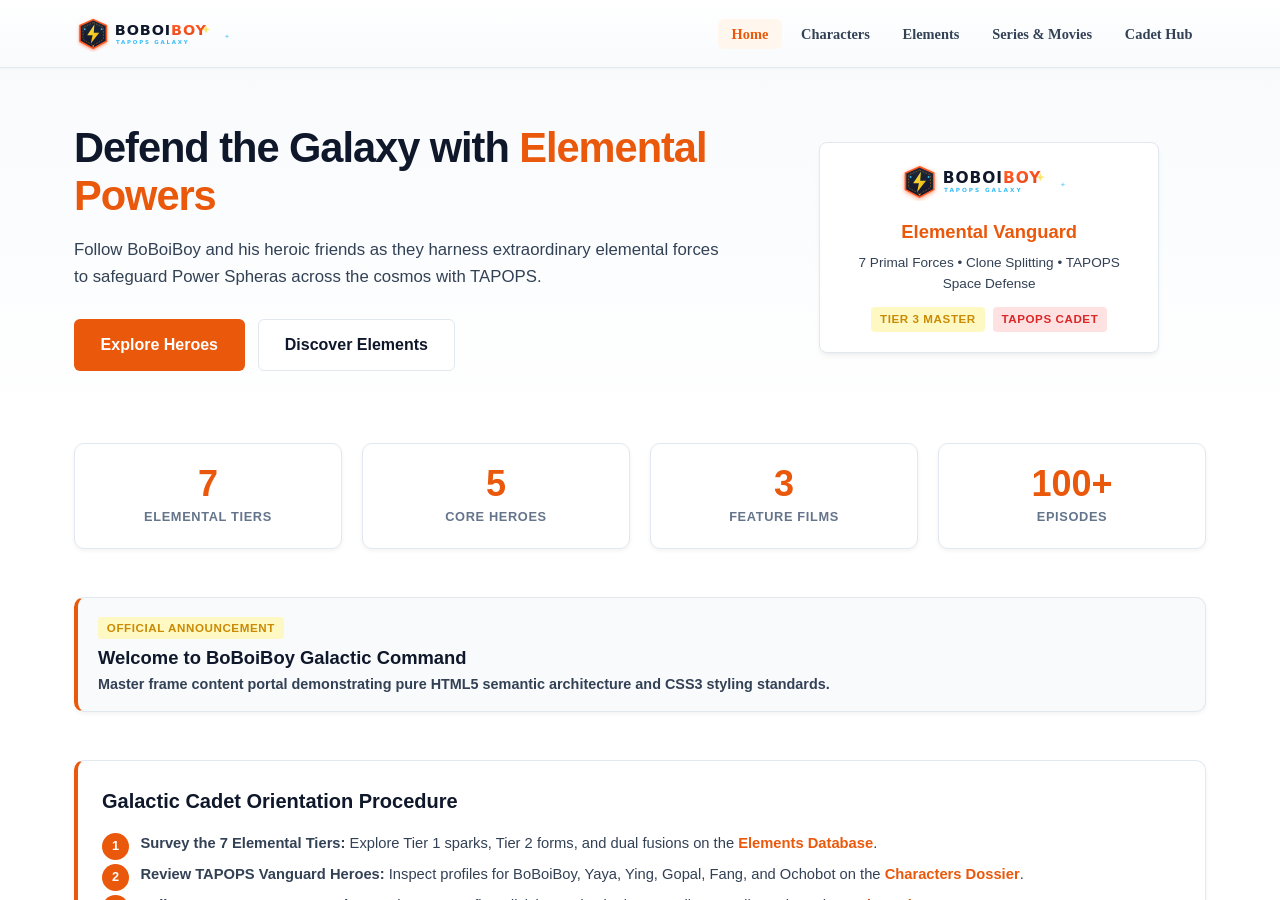
==== commit 1046f895: "feat: eliminate university academic branding, polish clean layout, and enforce strict <=200 line con" ====
--- a/index.html
+++ b/index.html
@@ -3,22 +3,20 @@
 <head>
   <meta charset="UTF-8">
   <meta name="viewport" content="width=device-width, initial-scale=1.0">
-  <meta name="description" content="Resident University - Project 1 Web Design: BoBoiBoy Universe Master Frame Portal. Features full master frame architecture with external navigation.">
-  <title>BoBoiBoy Universe | Master Frame Portal (Resident University Project 1)</title>
+  <meta name="description" content="BoBoiBoy Universe Master Frame Portal. Features full master frame architecture with external navigation.">
+  <title>BoBoiBoy Universe | Master Frame Portal</title>
   <link rel="stylesheet" href="css/style.css">
 
   <style>
-    /* CSS Master Layout Styling for Frame Architecture */
     html, body {
       margin: 0;
       padding: 0;
       height: 100%;
-      overflow: hidden; /* Main window holds the frames; inner mainFrame scrolls */
+      overflow: hidden;
       background-color: #ffffff;
       font-family: var(--font-body);
     }
 
-    /* Master Frame Container */
     .master-wrapper {
       display: flex;
       flex-direction: column;
@@ -34,83 +32,39 @@
       z-index: 1;
     }
 
-    /* Top Academic Verification Bar (Minimalist Light Theme) */
-    .academic-topbar {
-      /* 1. Background Properties (5+ Demonstrated) */
+    .master-header {
       background-color: #ffffff;
       background-image: linear-gradient(180deg, #ffffff 0%, #f8fafc 100%);
       background-position: center center;
       background-repeat: no-repeat;
       background-size: cover;
       background-attachment: scroll;
-
-      /* 2. Text & Font Properties (5+ Demonstrated) */
-      color: #64748b;
+      color: #0f172a;
       font-family: var(--font-body);
-      font-size: 0.75rem;
+      font-size: 0.95rem;
       font-weight: 600;
-      font-style: normal;
       line-height: 1.4;
-      text-align: center;
-      text-transform: uppercase;
-      letter-spacing: 0.06em;
-
-      /* 3. Dimension Properties */
+      text-align: left;
+      text-transform: none;
       width: 100%;
       min-width: 100%;
       max-width: 100%;
       height: auto;
-      min-height: 32px;
-      max-height: 60px;
-
-      /* 4. Positioning Properties */
-      position: relative;
-      top: 0;
-      left: 0;
-      z-index: 1001;
-
-      display: flex;
-      align-items: center;
-      justify-content: space-between;
-      padding: 0.4rem 1.5rem;
-      border-bottom: 1px solid #f1f5f9;
-    }
-
-    .academic-topbar-left {
-      display: flex;
-      align-items: center;
-      gap: 0.75rem;
-    }
-
-    .academic-pill {
-      background: #eff6ff;
-      color: #2563eb;
-      border: 1px solid #dbeafe;
-      padding: 0.15rem 0.6rem;
-      border-radius: 9999px;
-      font-size: 0.68rem;
-      font-weight: 700;
-      letter-spacing: 0.04em;
-    }
-
-    /* Master Frame Header (Outside of the Main Frame) */
-    .master-header {
-      background-color: #ffffff;
-      border-bottom: 1px solid #f1f5f9;
-      box-shadow: 0 1px 3px rgba(0, 0, 0, 0.02);
-      position: relative;
+      min-height: 68px;
+      max-height: 90px;
+      position: sticky;
       top: 0;
       left: 0;
       z-index: 1000;
-      width: 100%;
       flex-shrink: 0;
+      border-bottom: 1px solid #e2e8f0;
+      box-shadow: 0 1px 3px rgba(0, 0, 0, 0.03);
     }
 
-    /* Iframe Main Content Container */
     .main-frame-container {
       flex: 1 1 auto;
       width: 100%;
-      height: calc(100vh - 120px);
+      height: calc(100vh - 68px);
       min-height: 200px;
       position: relative;
       overflow: hidden;
@@ -125,31 +79,11 @@
       display: block;
       background-color: #ffffff;
     }
-
-    @media (max-width: 768px) {
-      .academic-topbar {
-        font-size: 0.7rem;
-        padding: 0.25rem 0.75rem;
-      }
-      .academic-topbar-right {
-        display: none;
-      }
-    }
   </style>
 </head>
 <body>
 
   <div class="master-wrapper">
-
-    <div class="academic-topbar">
-      <div class="academic-topbar-left">
-        <span class="academic-pill">RESIDENT UNIVERSITY</span>
-        <span>Project 1 &bull; Web Programming / Web Design</span>
-      </div>
-      <div class="academic-topbar-right" style="font-size: 0.75rem; color: #64748b;">
-        <span>Study Program: Informatics / Information System</span>
-      </div>
-    </div>
 
     <header class="master-header">
       <div class="container nav-container" style="padding-top: 0.6rem; padding-bottom: 0.6rem;">
--- a/css/style.css
+++ b/css/style.css
@@ -1,6 +1,8 @@
+/* BoBoiBoy Universe - Academic Project 1 Unified Stylesheet */
 :root {
   --primary-orange: #ea580c;
   --primary-orange-hover: #c2410c;
+  --primary-orange-light: #fff7ed;
   --bg-main: #ffffff;
   --bg-surface: #f8fafc;
   --bg-surface-alt: #f1f5f9;
@@ -8,10 +10,16 @@
   --text-secondary: #334155;
   --text-muted: #64748b;
   --border-color: #e2e8f0;
-  --shadow-subtle: 0 2px 4px rgba(0, 0, 0, 0.06);
-  --radius: 8px;
-  --font-sans: 'Segoe UI', system-ui, -apple-system, sans-serif;
-  --container-width: 1200px;
+  --border-focus: #ea580c;
+  --shadow-subtle: 0 2px 4px rgba(0, 0, 0, 0.05);
+  --shadow-card: 0 4px 6px -1px rgba(0, 0, 0, 0.05), 0 2px 4px -2px rgba(0, 0, 0, 0.05);
+  --shadow-hover: 0 10px 15px -3px rgba(0, 0, 0, 0.08), 0 4px 6px -4px rgba(0, 0, 0, 0.04);
+  --radius-sm: 6px;
+  --radius: 10px;
+  --radius-lg: 14px;
+  --radius-full: 9999px;
+  --font-sans: -apple-system, BlinkMacSystemFont, 'Segoe UI', Roboto, Helvetica, Arial, sans-serif;
+  --container-width: 1180px;
 }
 
 *, *::before, *::after {
@@ -22,7 +30,7 @@
 
 body {
   font-family: var(--font-sans);
-  font-size: 1rem;
+  font-size: 0.95rem;
   font-weight: 400;
   line-height: 1.6;
   color: var(--text-primary);
@@ -35,12 +43,13 @@
   min-height: 100vh;
   display: flex;
   flex-direction: column;
+  -webkit-font-smoothing: antialiased;
 }
 
 a {
   color: var(--primary-orange);
   text-decoration: none;
-  transition: color 0.2s ease;
+  transition: color 0.15s ease;
 }
 
 a:hover {
@@ -73,45 +82,52 @@
 
 .section-header {
   text-align: center;
-  max-width: 760px;
+  max-width: 720px;
   margin-left: auto;
   margin-right: auto;
-  margin-bottom: 2.5rem;
+  margin-bottom: 2.25rem;
 }
 
 .section-title {
-  font-size: 2rem;
+  font-size: 1.85rem;
   font-weight: 800;
   color: var(--text-primary);
   line-height: 1.25;
-  margin-bottom: 0.75rem;
+  margin-bottom: 0.5rem;
+  letter-spacing: -0.02em;
 }
 
 .section-subtitle {
-  font-size: 1.05rem;
+  font-size: 1rem;
   color: var(--text-secondary);
   line-height: 1.6;
 }
 
 .hero {
   padding-top: 3.5rem;
-  padding-bottom: 3.5rem;
-  background-color: var(--bg-main);
+  padding-bottom: 3rem;
+  background: linear-gradient(180deg, var(--bg-surface) 0%, var(--bg-main) 100%);
 }
 
 .hero-grid {
   display: grid;
-  grid-template-columns: 1fr 1fr;
+  grid-template-columns: 1.2fr 0.8fr;
   gap: 3rem;
   align-items: center;
 }
 
+.hero-content {
+  display: flex;
+  flex-direction: column;
+}
+
 .hero-title {
-  font-size: 2.75rem;
+  font-size: 2.6rem;
   font-weight: 800;
   line-height: 1.15;
-  margin-bottom: 1.25rem;
-  color: var(--text-primary);
+  margin-bottom: 1rem;
+  color: var(--text-primary);
+  letter-spacing: -0.025em;
 }
 
 .hero-title span.highlight {
@@ -119,7 +135,7 @@
 }
 
 .hero-subtitle {
-  font-size: 1.125rem;
+  font-size: 1.05rem;
   color: var(--text-secondary);
   line-height: 1.65;
   margin-bottom: 1.75rem;
@@ -127,16 +143,65 @@
 
 .hero-cta {
   display: flex;
-  gap: 1rem;
+  gap: 0.85rem;
   flex-wrap: wrap;
 }
 
-.hero-image {
+.hero-visual {
+  display: flex;
+  justify-content: center;
+  align-items: center;
+}
+
+.hero-badge-card {
+  background: #ffffff;
+  width: 100%;
+  max-width: 320px;
+  padding: 1.75rem 1.5rem;
+  text-align: center;
+  border: 1px solid var(--border-color);
+  border-radius: var(--radius-lg);
+  box-shadow: var(--shadow-card);
+}
+
+.portal-announcement-banner {
+  background: #ffffff;
+  border: 1px solid var(--border-color);
+  border-left: 4px solid var(--primary-orange);
   border-radius: var(--radius);
+  padding: 1.25rem 1.5rem;
   box-shadow: var(--shadow-subtle);
-  border: 1px solid var(--border-color);
-  width: 100%;
-  height: auto;
+}
+
+.academic-topbar {
+  background-color: #0f172a;
+  color: #94a3b8;
+  font-size: 0.75rem;
+  padding: 0.45rem 0;
+  border-bottom: 1px solid #1e293b;
+}
+
+.academic-topbar .container {
+  display: flex;
+  align-items: center;
+  justify-content: space-between;
+}
+
+.academic-topbar-left, .academic-topbar-right {
+  display: flex;
+  align-items: center;
+  gap: 0.75rem;
+}
+
+.academic-pill {
+  background-color: #1e293b;
+  color: #f8fafc;
+  padding: 0.15rem 0.5rem;
+  border-radius: 4px;
+  font-weight: 700;
+  font-size: 0.7rem;
+  text-transform: uppercase;
+  letter-spacing: 0.05em;
 }
 
 .site-header {
@@ -147,23 +212,24 @@
   z-index: 100;
   background-color: #ffffff;
   border-bottom: 1px solid var(--border-color);
-  height: 72px;
-}
-
-.header-container {
+  height: 68px;
+  box-shadow: 0 1px 3px rgba(0, 0, 0, 0.03);
+}
+
+.header-container, .nav-container {
   display: flex;
   align-items: center;
   justify-content: space-between;
   height: 100%;
 }
 
-.brand-link {
+.brand-link, .nav-brand {
   display: flex;
   align-items: center;
 }
 
 .brand-logo {
-  height: 38px;
+  height: 36px;
   width: auto;
 }
 
@@ -175,32 +241,42 @@
 .nav-list {
   display: flex;
   list-style: none;
-  gap: 0.5rem;
+  gap: 0.35rem;
+  align-items: center;
 }
 
 .nav-link {
-  padding: 0.5rem 1rem;
-  font-size: 0.95rem;
+  padding: 0.45rem 0.85rem;
+  font-size: 0.9rem;
   font-weight: 600;
   color: var(--text-secondary);
-  border-radius: 6px;
-  transition: all 0.2s ease;
+  border-radius: var(--radius-sm);
+  transition: all 0.15s ease;
 }
 
 .nav-link:hover, .nav-link.active {
   color: var(--primary-orange);
-  background-color: #fff7ed;
-}
-
-.nav-toggle-input, .nav-toggle-btn {
+  background-color: var(--primary-orange-light);
+}
+
+.nav-toggle-input, .nav-toggle-btn, .nav-toggle-label {
   display: none;
+}
+
+.hamburger-bar {
+  display: block;
+  width: 20px;
+  height: 2px;
+  background-color: var(--text-primary);
+  margin: 4px 0;
+  border-radius: 2px;
 }
 
 .main-frame-container {
   position: relative;
   width: 100%;
-  height: calc(100vh - 72px);
-  min-height: 600px;
+  height: calc(100vh - 68px - 28px);
+  min-height: 650px;
 }
 
 .master-iframe {
@@ -216,13 +292,13 @@
   display: inline-flex;
   align-items: center;
   justify-content: center;
-  padding: 0.65rem 1.4rem;
-  font-size: 0.95rem;
-  font-weight: 700;
-  border-radius: 6px;
+  padding: 0.6rem 1.25rem;
+  font-size: 0.9rem;
+  font-weight: 700;
+  border-radius: var(--radius-sm);
   border: 1px solid transparent;
   cursor: pointer;
-  transition: all 0.2s ease;
+  transition: all 0.15s ease;
 }
 
 .btn-primary {
@@ -247,20 +323,61 @@
 }
 
 .btn-lg {
-  padding: 0.85rem 1.75rem;
-  font-size: 1.05rem;
+  padding: 0.75rem 1.6rem;
+  font-size: 1rem;
+}
+
+.stats-strip, .stats-section {
+  padding: 1.5rem 0;
+}
+
+.stats-grid {
+  display: grid;
+  grid-template-columns: repeat(4, 1fr);
+  gap: 1.25rem;
+}
+
+.stat-card {
+  background-color: #ffffff;
+  border: 1px solid var(--border-color);
+  border-radius: var(--radius);
+  padding: 1.25rem 1rem;
+  text-align: center;
+  box-shadow: var(--shadow-subtle);
+  transition: transform 0.2s ease, box-shadow 0.2s ease;
+}
+
+.stat-card:hover {
+  transform: translateY(-2px);
+  box-shadow: var(--shadow-card);
+}
+
+.stat-number {
+  font-size: 2.25rem;
+  font-weight: 800;
+  color: var(--primary-orange);
+  line-height: 1.1;
+  margin-bottom: 0.25rem;
+}
+
+.stat-label {
+  font-size: 0.8rem;
+  font-weight: 700;
+  text-transform: uppercase;
+  letter-spacing: 0.05em;
+  color: var(--text-muted);
 }
 
 .grid-2 {
   display: grid;
   grid-template-columns: repeat(2, 1fr);
-  gap: 1.75rem;
+  gap: 1.5rem;
 }
 
 .grid-3 {
   display: grid;
   grid-template-columns: repeat(3, 1fr);
-  gap: 1.75rem;
+  gap: 1.5rem;
 }
 
 .grid-4 {
@@ -275,12 +392,18 @@
   border-radius: var(--radius);
   padding: 1.5rem;
   box-shadow: var(--shadow-subtle);
+  transition: transform 0.2s ease, box-shadow 0.2s ease;
+}
+
+.card:hover {
+  transform: translateY(-2px);
+  box-shadow: var(--shadow-card);
 }
 
 .card-title {
-  font-size: 1.25rem;
-  font-weight: 700;
-  margin-bottom: 0.5rem;
+  font-size: 1.2rem;
+  font-weight: 700;
+  margin-bottom: 0.4rem;
   color: var(--text-primary);
 }
 
@@ -292,30 +415,190 @@
 .glow-leaf { border-top: 3px solid #059669; }
 .glow-light { border-top: 3px solid #ca8a04; }
 
-.stat-card {
+.character-grid {
+  display: grid;
+  grid-template-columns: repeat(3, 1fr);
+  gap: 1.5rem;
+}
+
+.character-card {
+  background-color: #ffffff;
+  border: 1px solid var(--border-color);
+  border-radius: var(--radius-lg);
+  padding: 1.5rem;
+  box-shadow: var(--shadow-subtle);
+  display: flex;
+  flex-direction: column;
+  transition: transform 0.2s ease, box-shadow 0.2s ease;
+}
+
+.character-card:hover {
+  transform: translateY(-3px);
+  box-shadow: var(--shadow-hover);
+}
+
+.character-avatar-wrap {
+  width: 84px;
+  height: 84px;
+  border-radius: var(--radius-full);
+  margin: 0 auto 1rem auto;
+  display: flex;
+  align-items: center;
+  justify-content: center;
+  overflow: hidden;
+  box-shadow: 0 4px 8px rgba(0, 0, 0, 0.12);
+  border: 3px solid #ffffff;
+}
+
+.character-avatar {
+  width: 74px;
+  height: 74px;
+  object-fit: contain;
+}
+
+.character-header {
+  text-align: center;
+  margin-bottom: 0.75rem;
+}
+
+.character-name {
+  font-size: 1.3rem;
+  font-weight: 800;
+  margin: 0.2rem 0;
+  letter-spacing: -0.01em;
+}
+
+.character-alias {
+  font-size: 0.8rem;
+  font-weight: 600;
+  color: var(--text-muted);
+}
+
+.character-bio {
+  font-size: 0.875rem;
+  color: var(--text-secondary);
+  line-height: 1.55;
+  margin-bottom: 1.25rem;
+  flex-grow: 1;
+}
+
+.stat-group {
+  background-color: var(--bg-surface);
+  border: 1px solid var(--border-color);
+  border-radius: var(--radius-sm);
+  padding: 0.75rem 0.9rem;
+  display: flex;
+  flex-direction: column;
+  gap: 0.45rem;
+  margin-top: auto;
+}
+
+.stat-row {
+  display: flex;
+  align-items: center;
+  gap: 0.65rem;
+  font-size: 0.8rem;
+}
+
+.stat-name {
+  width: 46px;
+  font-weight: 700;
+  color: var(--text-secondary);
+  text-transform: uppercase;
+  font-size: 0.725rem;
+  letter-spacing: 0.04em;
+}
+
+.stat-bar {
+  flex: 1;
+  height: 8px;
+  background-color: #e2e8f0;
+  border-radius: var(--radius-full);
+  overflow: hidden;
+}
+
+.stat-fill {
+  height: 100%;
+  border-radius: var(--radius-full);
+  transition: width 0.3s ease;
+}
+
+.fill-power {
+  background: linear-gradient(90deg, #ea580c, #dc2626);
+}
+
+.fill-agility {
+  background: linear-gradient(90deg, #0284c7, #06b6d4);
+}
+
+.stat-value {
+  width: 32px;
+  text-align: right;
+  font-weight: 800;
+  color: var(--text-primary);
+  font-size: 0.75rem;
+}
+
+.elements-grid {
+  display: grid;
+  grid-template-columns: repeat(auto-fill, minmax(250px, 1fr));
+  gap: 1.25rem;
+}
+
+.element-card {
   background-color: #ffffff;
   border: 1px solid var(--border-color);
   border-radius: var(--radius);
-  padding: 1.5rem;
-  text-align: center;
+  padding: 1.25rem;
   box-shadow: var(--shadow-subtle);
-}
-
-.stat-number {
-  font-size: 2.25rem;
+  display: flex;
+  flex-direction: column;
+  transition: transform 0.2s ease, box-shadow 0.2s ease;
+}
+
+.element-card:hover {
+  transform: translateY(-2px);
+  box-shadow: var(--shadow-card);
+}
+
+.element-header {
+  display: flex;
+  align-items: center;
+  justify-content: space-between;
+  margin-bottom: 0.75rem;
+}
+
+.element-icon-wrap {
+  width: 54px;
+  height: 54px;
+  border-radius: 10px;
+  background-color: var(--bg-surface);
+  border: 1px solid var(--border-color);
+  display: flex;
+  align-items: center;
+  justify-content: center;
+  padding: 4px;
+}
+
+.element-name {
+  font-size: 1.05rem;
   font-weight: 800;
-  color: var(--primary-orange);
-  line-height: 1.1;
   margin-bottom: 0.35rem;
+}
+
+.card-footer {
+  margin-top: auto;
+  padding-top: 0.6rem;
+  border-top: 1px dashed var(--border-color);
 }
 
 .badge {
   display: inline-block;
-  font-size: 0.75rem;
+  font-size: 0.725rem;
   font-weight: 700;
   text-transform: uppercase;
   letter-spacing: 0.05em;
-  padding: 0.25rem 0.6rem;
+  padding: 0.2rem 0.55rem;
   border-radius: 4px;
   background-color: var(--bg-surface-alt);
   color: var(--text-secondary);
@@ -329,6 +612,135 @@
 .badge-leaf { background-color: #d1fae5; color: #059669; }
 .badge-light { background-color: #fef08a; color: #a16207; }
 
+.galaxy-radio {
+  display: none;
+}
+
+.galaxy-tabs {
+  display: flex;
+  gap: 0.5rem;
+  justify-content: center;
+  flex-wrap: wrap;
+  margin-bottom: 2rem;
+}
+
+.galaxy-tab-btn {
+  padding: 0.5rem 1.25rem;
+  border-radius: var(--radius-full);
+  background-color: #ffffff;
+  border: 1px solid var(--border-color);
+  font-size: 0.875rem;
+  font-weight: 600;
+  color: var(--text-secondary);
+  cursor: pointer;
+  transition: all 0.15s ease;
+}
+
+.galaxy-tab-btn:hover {
+  background-color: var(--bg-surface-alt);
+  color: var(--text-primary);
+}
+
+#tab-galaxy-all:checked ~ .galaxy-tabs label[for="tab-galaxy-all"],
+#tab-galaxy-s1:checked ~ .galaxy-tabs label[for="tab-galaxy-s1"],
+#tab-galaxy-movie:checked ~ .galaxy-tabs label[for="tab-galaxy-movie"],
+#tab-galaxy-s2:checked ~ .galaxy-tabs label[for="tab-galaxy-s2"] {
+  background-color: var(--primary-orange);
+  color: #ffffff;
+  border-color: var(--primary-orange);
+}
+
+#tab-galaxy-s1:checked ~ .timeline .item-galaxy-movie,
+#tab-galaxy-s1:checked ~ .timeline .item-galaxy-s2,
+#tab-galaxy-movie:checked ~ .timeline .item-galaxy-s1,
+#tab-galaxy-movie:checked ~ .timeline .item-galaxy-s2,
+#tab-galaxy-s2:checked ~ .timeline .item-galaxy-s1,
+#tab-galaxy-s2:checked ~ .timeline .item-galaxy-movie {
+  display: none;
+}
+
+.timeline {
+  display: grid;
+  grid-template-columns: repeat(3, 1fr);
+  gap: 1.5rem;
+}
+
+.timeline-item {
+  position: relative;
+  display: flex;
+}
+
+.timeline-marker {
+  display: none;
+}
+
+.chronicle-card {
+  display: flex;
+  flex-direction: column;
+  background-color: #ffffff;
+  border: 1px solid var(--border-color);
+  border-radius: var(--radius-lg);
+  overflow: hidden;
+  box-shadow: var(--shadow-subtle);
+  width: 100%;
+  transition: transform 0.2s ease, box-shadow 0.2s ease;
+}
+
+.chronicle-card:hover {
+  transform: translateY(-3px);
+  box-shadow: var(--shadow-hover);
+}
+
+.chronicle-banner {
+  width: 100%;
+  height: 180px;
+  overflow: hidden;
+  background-color: var(--bg-surface-alt);
+}
+
+.chronicle-banner img {
+  width: 100%;
+  height: 100%;
+  object-fit: cover;
+  transition: transform 0.3s ease;
+}
+
+.chronicle-card:hover .chronicle-banner img {
+  transform: scale(1.03);
+}
+
+.chronicle-meta {
+  display: flex;
+  gap: 0.5rem;
+  padding: 1.15rem 1.25rem 0.4rem 1.25rem;
+}
+
+.chronicle-title {
+  font-size: 1.1rem;
+  font-weight: 800;
+  color: var(--text-primary);
+  margin-bottom: 0.4rem;
+  padding: 0 1.25rem;
+  line-height: 1.35;
+}
+
+.chronicle-lead {
+  font-size: 0.875rem;
+  color: var(--text-secondary);
+  line-height: 1.55;
+  padding: 0 1.25rem 1.25rem 1.25rem;
+  flex-grow: 1;
+}
+
+.watch-order-card {
+  background-color: #ffffff;
+  border: 1px solid var(--border-color);
+  border-left: 4px solid var(--primary-orange);
+  border-radius: var(--radius);
+  padding: 1.5rem;
+  box-shadow: var(--shadow-subtle);
+}
+
 .table-container {
   overflow-x: auto;
   border: 1px solid var(--border-color);
@@ -336,25 +748,28 @@
   background-color: #ffffff;
   margin-top: 1.25rem;
   margin-bottom: 1.25rem;
-}
-
-table {
+  box-shadow: var(--shadow-subtle);
+}
+
+table, .data-table {
   width: 100%;
   border-collapse: collapse;
-  font-size: 0.925rem;
+  font-size: 0.875rem;
   text-align: left;
 }
 
 th {
-  background-color: var(--text-primary);
+  background-color: #0f172a;
   color: #ffffff;
-  padding: 0.85rem 1.2rem;
-  font-weight: 700;
-  border-bottom: 1px solid var(--border-color);
+  padding: 0.85rem 1.15rem;
+  font-weight: 700;
+  font-size: 0.825rem;
+  letter-spacing: 0.03em;
+  text-transform: uppercase;
 }
 
 td {
-  padding: 0.85rem 1.2rem;
+  padding: 0.85rem 1.15rem;
   border-bottom: 1px solid var(--border-color);
   color: var(--text-secondary);
 }
@@ -363,76 +778,202 @@
   background-color: var(--bg-surface);
 }
 
-.academic-ordered-list, .academic-unordered-list {
-  padding-left: 1.5rem;
-  margin-top: 0.75rem;
-  margin-bottom: 1.25rem;
-}
-
-.academic-ordered-list li, .academic-unordered-list li {
-  margin-bottom: 0.6rem;
-  color: var(--text-secondary);
-  line-height: 1.6;
-}
-
-.form-card {
-  background-color: #ffffff;
-  border: 1px solid var(--border-color);
-  border-radius: var(--radius);
-  padding: 2rem;
-  box-shadow: var(--shadow-subtle);
-  max-width: 720px;
-  margin: 0 auto;
+tr:hover td {
+  background-color: #fff7ed;
+}
+
+.cadet-form {
+  margin-top: 1rem;
 }
 
 .form-group {
-  margin-bottom: 1.25rem;
+  margin-bottom: 1.15rem;
 }
 
 .form-label {
   display: block;
-  font-size: 0.875rem;
-  font-weight: 700;
-  margin-bottom: 0.4rem;
-  color: var(--text-primary);
+  font-size: 0.85rem;
+  font-weight: 700;
+  margin-bottom: 0.35rem;
+  color: var(--text-primary);
+}
+
+.required {
+  color: #dc2626;
 }
 
 .form-input, .form-textarea, .form-select {
   width: 100%;
   padding: 0.65rem 0.85rem;
-  font-size: 0.95rem;
-  border: 1px solid var(--border-color);
-  border-radius: 6px;
-  background-color: #ffffff;
-  color: var(--text-primary);
-  transition: border-color 0.2s ease;
+  font-size: 0.9rem;
+  border: 1.5px solid var(--border-color);
+  border-radius: var(--radius-sm);
+  background-color: #ffffff;
+  color: var(--text-primary);
+  font-family: inherit;
+  transition: border-color 0.15s ease, box-shadow 0.15s ease;
 }
 
 .form-input:focus, .form-textarea:focus, .form-select:focus {
   outline: none;
-  border-color: var(--primary-orange);
-}
-
-.form-radio-group, .form-checkbox-group {
+  border-color: var(--border-focus);
+  box-shadow: 0 0 0 3px rgba(234, 88, 12, 0.15);
+}
+
+.form-radio-group {
+  display: flex;
+  gap: 1.25rem;
+  margin-top: 0.35rem;
+}
+
+.form-radio-wrap, .form-checkbox-wrap {
+  display: inline-flex;
+  align-items: center;
+  gap: 0.5rem;
+  font-size: 0.875rem;
+  color: var(--text-secondary);
+  cursor: pointer;
+}
+
+.form-radio-label, .form-checkbox-label {
+  font-size: 0.875rem;
+  color: var(--text-secondary);
+  cursor: pointer;
+}
+
+.form-radio, .form-checkbox {
+  accent-color: var(--primary-orange);
+  width: 1.05rem;
+  height: 1.05rem;
+  cursor: pointer;
+}
+
+.student-card {
+  background-color: #ffffff;
+  border: 1px solid var(--border-color);
+  border-radius: var(--radius-lg);
+  padding: 1.75rem;
+  box-shadow: var(--shadow-subtle);
+}
+
+.student-header {
+  display: flex;
+  align-items: center;
+  gap: 1rem;
+  margin-bottom: 1.25rem;
+  padding-bottom: 1rem;
+  border-bottom: 1px solid var(--border-color);
+}
+
+.student-avatar-badge {
+  width: 52px;
+  height: 52px;
+  border-radius: 12px;
+  background: linear-gradient(135deg, #ea580c, #c2410c);
+  color: #ffffff;
+  font-weight: 800;
+  font-size: 1.2rem;
+  display: flex;
+  align-items: center;
+  justify-content: center;
+  box-shadow: 0 4px 8px rgba(234, 88, 12, 0.25);
+}
+
+.student-table {
+  width: 100%;
+  border-collapse: collapse;
+  margin-bottom: 1.25rem;
+  font-size: 0.875rem;
+}
+
+.student-table td {
+  padding: 0.55rem 0.65rem;
+  border-bottom: 1px solid var(--border-color);
+}
+
+.student-table td.label {
+  font-weight: 700;
+  color: var(--text-muted);
+  width: 36%;
+}
+
+.student-table td.value {
+  color: var(--text-primary);
+  font-weight: 600;
+}
+
+.checklist-list, .compliance-list {
+  list-style: none;
+  padding: 0;
+  margin: 0;
   display: flex;
   flex-direction: column;
+  gap: 0.4rem;
+}
+
+.checklist-item {
+  display: flex;
+  align-items: center;
   gap: 0.5rem;
-  margin-top: 0.35rem;
-}
-
-.radio-item, .checkbox-item {
-  display: flex;
-  align-items: center;
-  gap: 0.5rem;
-  font-size: 0.925rem;
-  color: var(--text-secondary);
+  font-size: 0.85rem;
+  color: var(--text-secondary);
+}
+
+.faq-list {
+  display: flex;
+  flex-direction: column;
+  gap: 0.75rem;
+}
+
+.faq-item {
+  background-color: #ffffff;
+  border: 1px solid var(--border-color);
+  border-radius: var(--radius);
+  overflow: hidden;
+  box-shadow: var(--shadow-subtle);
+}
+
+.faq-question {
+  padding: 1rem 1.25rem;
+  font-weight: 700;
   cursor: pointer;
+  list-style: none;
+  display: flex;
+  justify-content: space-between;
+  align-items: center;
+  color: var(--text-primary);
+  user-select: none;
+  font-size: 0.95rem;
+}
+
+.faq-question::-webkit-details-marker {
+  display: none;
+}
+
+.faq-question::after {
+  content: '+';
+  font-size: 1.2rem;
+  color: var(--primary-orange);
+  font-weight: 700;
+}
+
+details[open] .faq-question::after {
+  content: '\2013';
+}
+
+.faq-answer {
+  padding: 0 1.25rem 1rem 1.25rem;
+  font-size: 0.875rem;
+  color: var(--text-secondary);
+  line-height: 1.6;
+  border-top: 1px dashed var(--border-color);
+  padding-top: 0.75rem;
 }
 
 .site-footer {
   background-color: #ffffff;
   border-top: 1px solid var(--border-color);
-  padding-top: 3rem;
+  padding-top: 2.75rem;
   padding-bottom: 2rem;
   margin-top: auto;
 }
@@ -444,24 +985,30 @@
   margin-bottom: 2rem;
 }
 
+.footer-brand {
+  display: flex;
+  flex-direction: column;
+  gap: 0.4rem;
+}
+
 .footer-col-title {
-  font-size: 0.95rem;
+  font-size: 0.875rem;
   font-weight: 700;
   text-transform: uppercase;
   letter-spacing: 0.05em;
   color: var(--text-primary);
-  margin-bottom: 1rem;
+  margin-bottom: 0.85rem;
 }
 
 .footer-links {
   list-style: none;
   display: flex;
   flex-direction: column;
-  gap: 0.5rem;
+  gap: 0.45rem;
 }
 
 .footer-link {
-  font-size: 0.9rem;
+  font-size: 0.875rem;
   color: var(--text-muted);
 }
 
@@ -472,40 +1019,53 @@
 .footer-quote {
   background-color: var(--bg-surface);
   border-left: 3px solid var(--primary-orange);
-  padding: 1rem;
+  padding: 0.85rem 1rem;
   border-radius: 4px;
 }
 
 .quote-text {
   font-style: italic;
-  font-size: 0.9rem;
+  font-size: 0.875rem;
   color: var(--text-secondary);
   margin-bottom: 0.25rem;
 }
 
 .quote-author {
-  font-size: 0.8rem;
+  font-size: 0.775rem;
   font-weight: 700;
   color: var(--primary-orange);
 }
 
 .footer-bottom {
   border-top: 1px solid var(--border-color);
-  padding-top: 1.5rem;
+  padding-top: 1.25rem;
   text-align: center;
-  font-size: 0.825rem;
+  font-size: 0.8rem;
   color: var(--text-muted);
 }
 
 .flex { display: flex; }
 .flex-between { justify-content: space-between; }
 .flex-center { justify-content: center; }
-.align-center { align-items: center; }
+.items-center, .align-center { align-items: center; }
 .flex-wrap { flex-wrap: wrap; }
 .text-center { text-align: center; }
 .text-orange { color: var(--primary-orange); }
 .text-secondary { color: var(--text-secondary); }
 .text-muted { color: var(--text-muted); }
+.text-xs { font-size: 0.8rem; }
+
+.text-amber { color: #d97706; }
+.text-lightning { color: #ca8a04; }
+.text-wind { color: #0284c7; }
+.text-earth { color: #b45309; }
+.text-fire { color: #dc2626; }
+.text-water { color: #0891b2; }
+.text-leaf { color: #059669; }
+.text-light { color: #ca8a04; }
+
+.gap-1 { gap: 0.5rem; }
+.gap-2 { gap: 1rem; }
 .mb-1 { margin-bottom: 0.25rem; }
 .mb-2 { margin-bottom: 0.5rem; }
 .mb-3 { margin-bottom: 1rem; }
@@ -513,11 +1073,16 @@
 .mt-3 { margin-top: 1rem; }
 
 @media (max-width: 992px) {
-  .hero-grid { grid-template-columns: 1fr; text-align: center; }
+  .hero-grid { grid-template-columns: 1fr; text-align: center; gap: 2rem; }
   .hero-cta { justify-content: center; }
+  .character-grid { grid-template-columns: repeat(2, 1fr); }
   .footer-grid { grid-template-columns: 1fr 1fr; }
   .grid-4 { grid-template-columns: repeat(2, 1fr); }
   .grid-3 { grid-template-columns: 1fr; }
+  .stats-grid { grid-template-columns: repeat(2, 1fr); }
+  .chronicle-card { grid-template-columns: 1fr; padding-right: 0; }
+  .chronicle-banner img { max-height: 220px; }
+  .chronicle-card > div:last-child { padding: 1.25rem; }
 }
 
 @media (max-width: 768px) {
@@ -530,12 +1095,13 @@
   .nav-menu {
     display: none;
     position: absolute;
-    top: 72px;
+    top: 68px;
     left: 0;
     right: 0;
     background-color: #ffffff;
     border-bottom: 1px solid var(--border-color);
     padding: 1rem;
+    box-shadow: 0 4px 6px rgba(0, 0, 0, 0.05);
   }
   .nav-toggle-input:checked ~ .nav-menu {
     display: block;
@@ -545,6 +1111,25 @@
     gap: 0.25rem;
   }
   .grid-2 { grid-template-columns: 1fr; }
+  .character-grid { grid-template-columns: 1fr; }
+  .stats-grid { grid-template-columns: 1fr 1fr; }
   .footer-grid { grid-template-columns: 1fr; }
   .hero-title { font-size: 2.1rem; }
 }
+
+
+.elements-spectrum-grid {
+  display: grid;
+  grid-template-columns: repeat(7, 1fr);
+  gap: 1rem;
+}
+@media (max-width: 992px) {
+  .elements-spectrum-grid {
+    grid-template-columns: repeat(4, 1fr);
+  }
+}
+@media (max-width: 600px) {
+  .elements-spectrum-grid {
+    grid-template-columns: repeat(2, 1fr);
+  }
+}
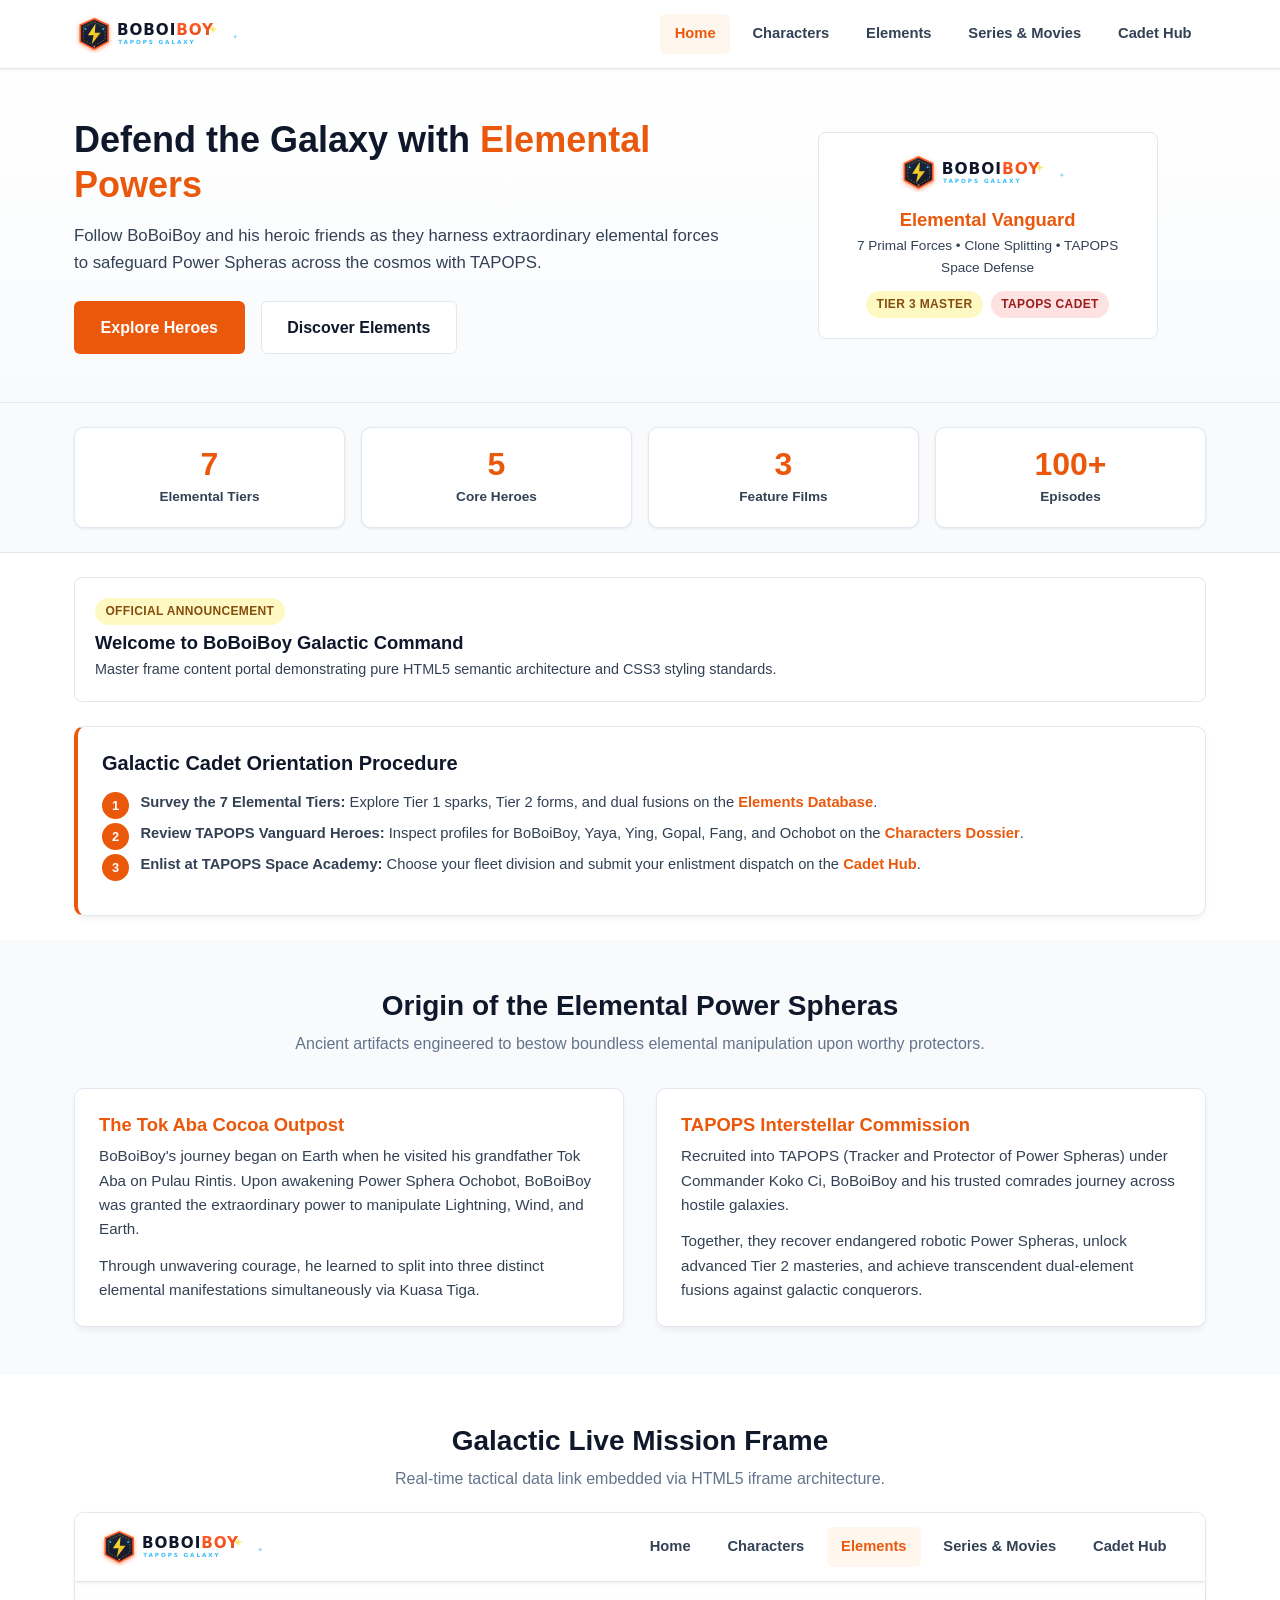
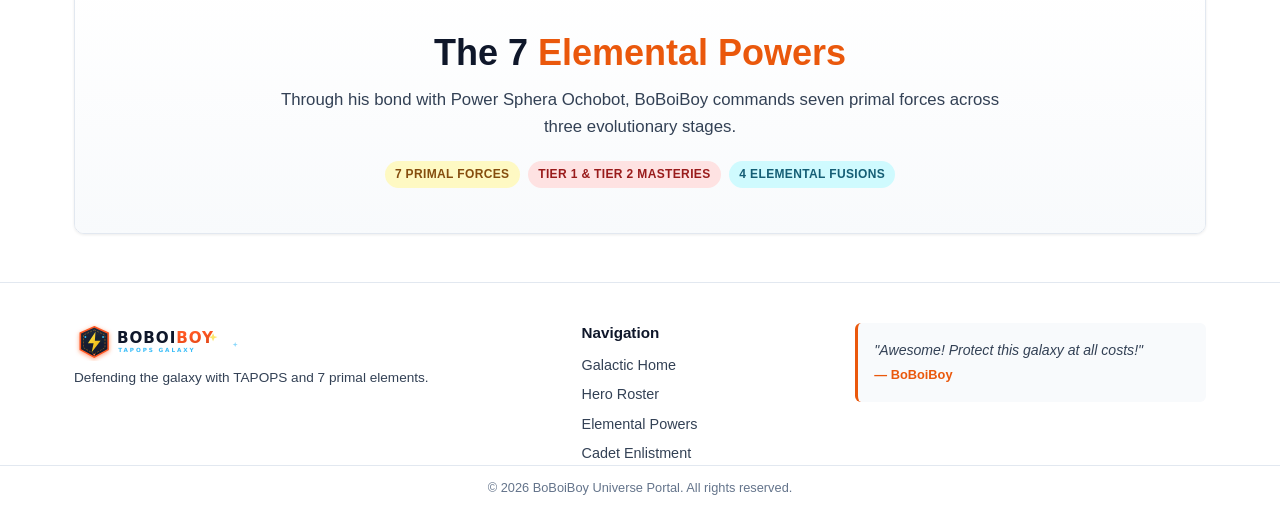
==== commit 9019a478: "chore: standardize project to exactly 5 interconnected pages under 200 lines" ====
--- a/index.html
+++ b/index.html
@@ -3,120 +3,165 @@
 <head>
   <meta charset="UTF-8">
   <meta name="viewport" content="width=device-width, initial-scale=1.0">
-  <meta name="description" content="BoBoiBoy Universe Master Frame Portal. Features full master frame architecture with external navigation.">
-  <title>BoBoiBoy Universe | Master Frame Portal</title>
+  <meta name="description" content="BoBoiBoy Galactic Universe Portal. Explore 7 elemental powers, hero dossiers, movies, and TAPOPS space defense.">
+  <title>BoBoiBoy Universe | Defend the Galaxy</title>
   <link rel="stylesheet" href="css/style.css">
-
   <style>
-    html, body {
-      margin: 0;
-      padding: 0;
-      height: 100%;
-      overflow: hidden;
-      background-color: #ffffff;
-      font-family: var(--font-body);
+    .portal-hero-banner {
+      background-color: #ffffff; background-image: linear-gradient(180deg, #ffffff 0%, #f8fafc 100%);
+      background-position: center center; background-repeat: no-repeat; background-size: cover; background-attachment: scroll;
+      color: #0f172a; font-family: var(--font-sans); font-size: 0.95rem; font-weight: 600; line-height: 1.4;
+      text-align: left; text-transform: none; width: 100%; min-width: 100%; max-width: 100%; height: auto;
+      min-height: 68px; max-height: 90px; position: sticky; top: 0; left: 0; right: 0; z-index: 100;
+      border-bottom: 1px solid #e2e8f0; box-shadow: 0 1px 3px rgba(0,0,0,0.03);
     }
-
-    .master-wrapper {
-      display: flex;
-      flex-direction: column;
-      width: 100vw;
-      min-width: 320px;
-      max-width: 100%;
-      height: 100vh;
-      min-height: 100%;
-      max-height: 100vh;
-      position: relative;
-      top: 0;
-      left: 0;
-      z-index: 1;
+    .ordered-protocol-list {
+      counter-reset: step; list-style: none; padding-left: 0; margin: 1rem 0;
+      display: flex; flex-direction: column; gap: 0.65rem;
     }
-
-    .master-header {
-      background-color: #ffffff;
-      background-image: linear-gradient(180deg, #ffffff 0%, #f8fafc 100%);
-      background-position: center center;
-      background-repeat: no-repeat;
-      background-size: cover;
-      background-attachment: scroll;
-      color: #0f172a;
-      font-family: var(--font-body);
-      font-size: 0.95rem;
-      font-weight: 600;
-      line-height: 1.4;
-      text-align: left;
-      text-transform: none;
-      width: 100%;
-      min-width: 100%;
-      max-width: 100%;
-      height: auto;
-      min-height: 68px;
-      max-height: 90px;
-      position: sticky;
-      top: 0;
-      left: 0;
-      z-index: 1000;
-      flex-shrink: 0;
-      border-bottom: 1px solid #e2e8f0;
-      box-shadow: 0 1px 3px rgba(0, 0, 0, 0.03);
+    .ordered-protocol-list > li {
+      counter-increment: step; position: relative; padding-left: 2.4rem;
+      line-height: 1.4; font-size: 0.92rem; color: var(--text-secondary);
     }
-
-    .main-frame-container {
-      flex: 1 1 auto;
-      width: 100%;
-      height: calc(100vh - 68px);
-      min-height: 200px;
-      position: relative;
-      overflow: hidden;
-      background-color: #ffffff;
-    }
-
-    .master-iframe {
-      width: 100%;
-      height: 100%;
-      min-height: 100%;
-      border: none;
-      display: block;
-      background-color: #ffffff;
+    .ordered-protocol-list > li::before {
+      content: counter(step); position: absolute; left: 0; top: 0;
+      width: 1.7rem; height: 1.7rem; border-radius: 50%;
+      background: var(--primary-orange); color: #fff; font-weight: 700;
+      font-size: 0.8rem; display: flex; align-items: center; justify-content: center;
     }
   </style>
 </head>
 <body>
 
-  <div class="master-wrapper">
+  <header class="master-header">
+    <div class="container nav-container">
+      <a href="index.html" class="nav-brand" aria-label="BoBoiBoy Galactic Universe Home">
+        <img src="images/logo.svg" alt="BoBoiBoy Logo" class="brand-logo" width="160" height="42">
+      </a>
+      <input type="checkbox" id="nav-toggle" class="nav-toggle-input" aria-label="Toggle navigation menu">
+      <label for="nav-toggle" class="nav-toggle-label"><span class="hamburger-bar"></span><span class="hamburger-bar"></span><span class="hamburger-bar"></span></label>
+      <nav class="nav-menu">
+        <ul class="nav-list">
+          <li><a href="index.html" class="nav-link active">Home</a></li>
+          <li><a href="characters.html" class="nav-link">Characters</a></li>
+          <li><a href="elements.html" class="nav-link">Elements</a></li>
+          <li><a href="series.html" class="nav-link">Series &amp; Movies</a></li>
+          <li><a href="contact.html" class="nav-link">Cadet Hub</a></li>
+        </ul>
+      </nav>
+    </div>
+  </header>
 
-    <header class="master-header">
-      <div class="container nav-container" style="padding-top: 0.6rem; padding-bottom: 0.6rem;">
-        <a href="home.html" target="mainFrame" class="nav-brand" aria-label="BoBoiBoy Galactic Universe Home">
-          <img src="images/logo.svg" alt="BoBoiBoy Logo" class="brand-logo" width="160" height="42">
-        </a>
+  <main>
+    <section class="hero" aria-labelledby="hero-title">
+      <div class="container hero-grid">
+        <div class="hero-content">
+          <h1 class="hero-title" id="hero-title">Defend the Galaxy with <span class="highlight">Elemental Powers</span></h1>
+          <p class="hero-subtitle">Follow BoBoiBoy and his heroic friends as they harness extraordinary elemental forces to safeguard Power Spheras across the cosmos with TAPOPS.</p>
+          <div class="hero-cta">
+            <a href="characters.html" class="btn btn-primary btn-lg">Explore Heroes</a>
+            <a href="elements.html" class="btn btn-secondary btn-lg">Discover Elements</a>
+          </div>
+        </div>
+        <div class="hero-visual">
+          <div class="hero-badge-card" style="background:#fff; width:100%; max-width:340px; padding:1.25rem; text-align:center; border:1px solid #e2e8f0; border-radius:8px;">
+            <img src="images/logo.svg" alt="BoBoiBoy Emblem" width="180" height="50" style="margin:0 auto 1rem auto;">
+            <h3 class="text-orange" style="font-size:1.15rem; margin-bottom:0.3rem;">Elemental Vanguard</h3>
+            <p class="text-secondary" style="font-size:0.85rem; margin-bottom:0.75rem;">7 Primal Forces &bull; Clone Splitting &bull; TAPOPS Space Defense</p>
+            <div class="flex flex-center flex-wrap gap-1"><span class="badge badge-lightning">Tier 3 Master</span><span class="badge badge-fire">TAPOPS Cadet</span></div>
+          </div>
+        </div>
+      </div>
+    </section>
 
-        <input type="checkbox" id="nav-toggle" class="nav-toggle-input" aria-label="Toggle navigation menu">
-        <label for="nav-toggle" class="nav-toggle-label">
-          <span class="hamburger-bar"></span>
-          <span class="hamburger-bar"></span>
-          <span class="hamburger-bar"></span>
-        </label>
+    <section class="stats-strip stats-section" aria-label="Galactic Statistics">
+      <div class="container">
+        <div class="stats-grid">
+          <div class="stat-card"><div class="stat-number">7</div><div class="stat-label">Elemental Tiers</div></div>
+          <div class="stat-card"><div class="stat-number">5</div><div class="stat-label">Core Heroes</div></div>
+          <div class="stat-card"><div class="stat-number">3</div><div class="stat-label">Feature Films</div></div>
+          <div class="stat-card"><div class="stat-number">100+</div><div class="stat-label">Episodes</div></div>
+        </div>
+      </div>
+    </section>
 
-        <nav class="nav-menu">
-          <ul class="nav-list">
-            <li><a href="home.html" target="mainFrame" class="nav-link active">Home</a></li>
-            <li><a href="characters.html" target="mainFrame" class="nav-link">Characters</a></li>
-            <li><a href="elements.html" target="mainFrame" class="nav-link">Elements</a></li>
-            <li><a href="series.html" target="mainFrame" class="nav-link">Series &amp; Movies</a></li>
-            <li><a href="contact.html" target="mainFrame" class="nav-link">Cadet Hub</a></li>
-          </ul>
-        </nav>
+    <section class="section" style="padding: 1.5rem 0;">
+      <div class="container">
+        <div style="background:#fff; border:1px solid #e2e8f0; border-radius:8px; padding:1.25rem; margin-bottom:1.5rem;">
+          <span class="badge badge-lightning" style="margin-bottom:0.35rem; display:inline-block;">Official Announcement</span>
+          <h2 style="font-size:1.15rem; margin-bottom:0.25rem;">Welcome to BoBoiBoy Galactic Command</h2>
+          <p class="text-secondary" style="font-size:0.9rem; margin:0;">Master frame content portal demonstrating pure HTML5 semantic architecture and CSS3 styling standards.</p>
+        </div>
+        <div class="card" style="padding: 1.5rem; border-left: 4px solid var(--primary-orange);">
+          <h2 class="h3" style="font-size:1.25rem; margin-bottom:0.4rem;">Galactic Cadet Orientation Procedure</h2>
+          <ol class="ordered-protocol-list">
+            <li><strong>Survey the 7 Elemental Tiers:</strong> Explore Tier 1 sparks, Tier 2 forms, and dual fusions on the <a href="elements.html" class="text-orange" style="font-weight:700;">Elements Database</a>.</li>
+            <li><strong>Review TAPOPS Vanguard Heroes:</strong> Inspect profiles for BoBoiBoy, Yaya, Ying, Gopal, Fang, and Ochobot on the <a href="characters.html" class="text-orange" style="font-weight:700;">Characters Dossier</a>.</li>
+            <li><strong>Enlist at TAPOPS Space Academy:</strong> Choose your fleet division and submit your enlistment dispatch on the <a href="contact.html" class="text-orange" style="font-weight:700;">Cadet Hub</a>.</li>
+          </ol>
+        </div>
       </div>
-    </header>
+    </section>
 
-    <div class="main-frame-container" role="main">
-      <iframe name="mainFrame" id="mainFrame" src="home.html" class="master-iframe" title="BoBoiBoy Universe Main Content Frame">
-        <p>Your browser does not support iframes. Please view the content directly at <a href="home.html">Home Overview</a>.</p>
-      </iframe>
+    <section class="section section-alt" id="lore" aria-labelledby="lore-title">
+      <div class="container">
+        <div class="section-header text-center">
+          <h2 class="section-title" id="lore-title">Origin of the Elemental Power Spheras</h2>
+          <p class="section-subtitle">Ancient artifacts engineered to bestow boundless elemental manipulation upon worthy protectors.</p>
+        </div>
+        <div class="grid-2">
+          <div class="card">
+            <h3 class="card-title text-orange">The Tok Aba Cocoa Outpost</h3>
+            <p class="text-secondary" style="margin-bottom: 0.75rem;">BoBoiBoy's journey began on Earth when he visited his grandfather Tok Aba on Pulau Rintis. Upon awakening Power Sphera Ochobot, BoBoiBoy was granted the extraordinary power to manipulate Lightning, Wind, and Earth.</p>
+            <p class="text-secondary">Through unwavering courage, he learned to split into three distinct elemental manifestations simultaneously via Kuasa Tiga.</p>
+          </div>
+          <div class="card">
+            <h3 class="card-title text-orange">TAPOPS Interstellar Commission</h3>
+            <p class="text-secondary" style="margin-bottom: 0.75rem;">Recruited into TAPOPS (Tracker and Protector of Power Spheras) under Commander Koko Ci, BoBoiBoy and his trusted comrades journey across hostile galaxies.</p>
+            <p class="text-secondary">Together, they recover endangered robotic Power Spheras, unlock advanced Tier 2 masteries, and achieve transcendent dual-element fusions against galactic conquerors.</p>
+          </div>
+        </div>
+      </div>
+    </section>
+
+    <section class="section" id="radar" aria-labelledby="radar-title">
+      <div class="container">
+        <div class="section-header text-center" style="margin-bottom: 1.25rem;">
+          <h2 class="section-title" id="radar-title">Galactic Live Mission Frame</h2>
+          <p class="section-subtitle">Real-time tactical data link embedded via HTML5 iframe architecture.</p>
+        </div>
+        <div class="table-container">
+          <iframe name="mainFrame" id="mainFrame" src="elements.html" title="Galactic Mission Showcase" style="width: 100%; height: 320px; border: none; display: block;">
+            <p>Your browser does not support iframes. Explore the <a href="elements.html">Elements Database</a> directly.</p>
+          </iframe>
+        </div>
+      </div>
+    </section>
+  </main>
+
+  <footer class="site-footer">
+    <div class="container footer-grid">
+      <div class="footer-brand">
+        <a href="index.html" class="nav-brand"><img src="images/logo.svg" alt="BoBoiBoy Logo" class="brand-logo" width="140" height="36"></a>
+        <p class="text-secondary" style="font-size:0.85rem; margin-top:0.4rem;">Defending the galaxy with TAPOPS and 7 primal elements.</p>
+      </div>
+      <div>
+        <h4 class="footer-col-title">Navigation</h4>
+        <ul class="footer-links">
+          <li><a href="index.html" class="footer-link">Galactic Home</a></li>
+          <li><a href="characters.html" class="footer-link">Hero Roster</a></li>
+          <li><a href="elements.html" class="footer-link">Elemental Powers</a></li>
+          <li><a href="contact.html#cadet-enlistment" class="footer-link">Cadet Enlistment</a></li>
+        </ul>
+      </div>
+      <div>
+        <div class="footer-quote"><p class="quote-text">"Awesome! Protect this galaxy at all costs!"</p><p class="quote-author">&mdash; BoBoiBoy</p></div>
+      </div>
     </div>
-
-  </div>
+    <div class="footer-bottom text-center" style="padding-top:0.75rem; border-top:1px solid #e2e8f0; font-size:0.8rem; color:#64748b;">
+      <p>&copy; 2026 BoBoiBoy Universe Portal. All rights reserved.</p>
+    </div>
+  </footer>
 
 </body>
 </html>
--- a/css/style.css
+++ b/css/style.css
@@ -1,1135 +1,187 @@
-/* BoBoiBoy Universe - Academic Project 1 Unified Stylesheet */
+/* BoBoiBoy Universe - Pure CSS3 Stylesheet */
 :root {
-  --primary-orange: #ea580c;
-  --primary-orange-hover: #c2410c;
-  --primary-orange-light: #fff7ed;
-  --bg-main: #ffffff;
-  --bg-surface: #f8fafc;
-  --bg-surface-alt: #f1f5f9;
-  --text-primary: #0f172a;
-  --text-secondary: #334155;
-  --text-muted: #64748b;
-  --border-color: #e2e8f0;
-  --border-focus: #ea580c;
-  --shadow-subtle: 0 2px 4px rgba(0, 0, 0, 0.05);
-  --shadow-card: 0 4px 6px -1px rgba(0, 0, 0, 0.05), 0 2px 4px -2px rgba(0, 0, 0, 0.05);
-  --shadow-hover: 0 10px 15px -3px rgba(0, 0, 0, 0.08), 0 4px 6px -4px rgba(0, 0, 0, 0.04);
-  --radius-sm: 6px;
-  --radius: 10px;
-  --radius-lg: 14px;
-  --radius-full: 9999px;
+  --primary-orange: #ea580c; --primary-hover: #c2410c; --primary-subtle: #fff7ed;
+  --bg-main: #ffffff; --bg-surface: #f8fafc; --bg-surface-alt: #f1f5f9;
+  --text-primary: #0f172a; --text-secondary: #334155; --text-muted: #64748b;
+  --border-color: #e2e8f0; --border-focus: #ea580c;
+  --shadow-sm: 0 1px 3px rgba(0,0,0,0.08); --shadow-card: 0 4px 6px -1px rgba(0,0,0,0.06);
+  --radius-sm: 6px; --radius: 10px; --radius-lg: 14px; --radius-full: 9999px;
   --font-sans: -apple-system, BlinkMacSystemFont, 'Segoe UI', Roboto, Helvetica, Arial, sans-serif;
-  --container-width: 1180px;
+  --color-lightning: #eab308; --color-wind: #06b6d4; --color-earth: #b45309;
+  --color-fire: #ef4444; --color-water: #3b82f6; --color-leaf: #22c55e; --color-light: #f59e0b;
 }
 
-*, *::before, *::after {
-  box-sizing: border-box;
-  margin: 0;
-  padding: 0;
-}
+*, *::before, *::after { box-sizing: border-box; margin: 0; padding: 0; }
+body { font-family: var(--font-sans); font-size: 0.95rem; line-height: 1.6; color: var(--text-primary); background: var(--bg-main); min-height: 100vh; }
+a { color: var(--primary-orange); text-decoration: none; transition: color 0.15s ease; }
+a:hover { color: var(--primary-hover); }
+img { max-width: 100%; height: auto; display: block; }
+h1, h2, h3, h4 { color: var(--text-primary); font-weight: 800; line-height: 1.25; }
 
-body {
-  font-family: var(--font-sans);
-  font-size: 0.95rem;
-  font-weight: 400;
-  line-height: 1.6;
-  color: var(--text-primary);
-  background-color: var(--bg-main);
-  background-image: none;
-  background-repeat: no-repeat;
-  background-position: center top;
-  background-size: auto;
-  background-attachment: scroll;
-  min-height: 100vh;
-  display: flex;
-  flex-direction: column;
-  -webkit-font-smoothing: antialiased;
-}
+/* Layout & Containers */
+.container { width: 100%; max-width: 1180px; margin: 0 auto; padding: 0 1.5rem; }
+.section { padding: 3rem 0; }
+.section-alt { background-color: var(--bg-surface); }
+.section-header { margin-bottom: 2rem; }
+.section-title { font-size: 1.75rem; margin-bottom: 0.5rem; }
+.section-subtitle { font-size: 1rem; color: var(--text-muted); font-weight: 400; }
 
-a {
-  color: var(--primary-orange);
-  text-decoration: none;
-  transition: color 0.15s ease;
-}
+/* Master Header & Navigation */
+.master-header { background: #fff; border-bottom: 1px solid var(--border-color); position: sticky; top: 0; z-index: 100; box-shadow: var(--shadow-sm); }
+.nav-container { display: flex; align-items: center; justify-content: space-between; height: 68px; }
+.brand-logo { height: 38px; width: auto; }
+.nav-menu { display: flex; align-items: center; }
+.nav-list { display: flex; list-style: none; gap: 0.5rem; }
+.nav-link { display: inline-flex; align-items: center; padding: 0.5rem 0.9rem; font-weight: 600; font-size: 0.92rem; color: var(--text-secondary); border-radius: var(--radius-sm); transition: all 0.15s ease; }
+.nav-link:hover, .nav-link.active { color: var(--primary-orange); background-color: var(--primary-subtle); }
+.nav-toggle-input, .nav-toggle-label { display: none; }
 
-a:hover {
-  color: var(--primary-orange-hover);
-}
+/* Master Frame Architecture */
+.master-wrapper { display: flex; flex-direction: column; min-height: 100vh; }
+.main-frame-container { flex: 1 1 auto; width: 100%; position: relative; }
+.master-iframe { width: 100%; height: calc(100vh - 68px); border: none; display: block; }
 
-img {
-  max-width: 100%;
-  height: auto;
-  display: block;
-}
+/* Grids */
+.grid-2 { display: grid; grid-template-columns: repeat(2, 1fr); gap: 2rem; align-items: start; }
+.stats-grid { display: grid; grid-template-columns: repeat(4, 1fr); gap: 1rem; }
+.character-grid { display: grid; grid-template-columns: repeat(auto-fit, minmax(280px, 1fr)); gap: 1.5rem; }
+.elements-grid { display: grid; grid-template-columns: repeat(auto-fit, minmax(240px, 1fr)); gap: 1.25rem; }
+.elements-spectrum-grid { display: grid; grid-template-columns: repeat(auto-fit, minmax(130px, 1fr)); gap: 0.75rem; }
+.footer-grid { display: grid; grid-template-columns: 2fr 1fr 1.5fr; gap: 2.5rem; }
+.timeline { display: grid; grid-template-columns: repeat(auto-fit, minmax(280px, 1fr)); gap: 1.5rem; }
 
-.container {
-  width: 100%;
-  max-width: var(--container-width);
-  margin-left: auto;
-  margin-right: auto;
-  padding-left: 1.5rem;
-  padding-right: 1.5rem;
-}
+/* Hero Section */
+.hero { padding: 3rem 0; background: linear-gradient(180deg, #fff 0%, var(--bg-surface) 100%); }
+.hero-grid { display: grid; grid-template-columns: 1.2fr 0.8fr; gap: 2.5rem; align-items: center; }
+.hero-title { font-size: 2.25rem; margin-bottom: 1rem; }
+.hero-subtitle { font-size: 1.05rem; color: var(--text-secondary); font-weight: 400; margin-bottom: 1.5rem; }
+.hero-cta { display: flex; gap: 1rem; flex-wrap: wrap; }
+.hero-visual { display: flex; justify-content: center; }
+.highlight { color: var(--primary-orange); }
 
-.section {
-  padding-top: 3.5rem;
-  padding-bottom: 3.5rem;
-}
+/* Cards & Components */
+.card { background: #fff; border: 1px solid var(--border-color); border-radius: var(--radius); padding: 1.5rem; box-shadow: var(--shadow-card); }
+.card-title { font-size: 1.15rem; margin-bottom: 0.5rem; }
+.card-footer { padding-top: 0.75rem; margin-top: 0.75rem; border-top: 1px solid var(--border-color); }
+.stats-strip { background: var(--bg-surface); padding: 1.5rem 0; border-top: 1px solid var(--border-color); border-bottom: 1px solid var(--border-color); }
+.stat-card { background: #fff; border: 1px solid var(--border-color); border-radius: var(--radius); padding: 1.25rem 1rem; text-align: center; box-shadow: var(--shadow-sm); }
+.stat-number { font-size: 2rem; font-weight: 800; color: var(--primary-orange); line-height: 1; margin-bottom: 0.35rem; }
+.stat-label { font-size: 0.85rem; font-weight: 600; color: var(--text-secondary); }
 
-.section-alt {
-  background-color: var(--bg-surface);
-}
+/* Buttons & Badges */
+.btn { display: inline-flex; align-items: center; justify-content: center; padding: 0.65rem 1.25rem; font-size: 0.95rem; font-weight: 600; border-radius: var(--radius-sm); border: 1px solid transparent; cursor: pointer; transition: all 0.15s ease; text-align: center; }
+.btn-primary { background: var(--primary-orange); color: #fff; }
+.btn-primary:hover { background: var(--primary-hover); color: #fff; }
+.btn-secondary { background: #fff; color: var(--text-primary); border-color: var(--border-color); }
+.btn-secondary:hover { background: var(--bg-surface); border-color: var(--text-muted); }
+.btn-lg { padding: 0.8rem 1.6rem; font-size: 1rem; }
+.badge { display: inline-flex; align-items: center; padding: 0.25rem 0.65rem; font-size: 0.75rem; font-weight: 700; border-radius: var(--radius-full); text-transform: uppercase; letter-spacing: 0.03em; }
+.badge-lightning { background: #fef9c3; color: #854d0e; }
+.badge-wind { background: #cffafe; color: #155e75; }
+.badge-earth { background: #fef3c7; color: #92400e; }
+.badge-fire { background: #fee2e2; color: #991b1b; }
+.badge-water { background: #dbeafe; color: #1e40af; }
+.badge-leaf { background: #dcfce7; color: #166534; }
+.badge-light { background: #fef3c7; color: #b45309; }
 
-.section-header {
-  text-align: center;
-  max-width: 720px;
-  margin-left: auto;
-  margin-right: auto;
-  margin-bottom: 2.25rem;
-}
+/* Character Cards & Combat Stat Bars */
+.character-card { background: #fff; border: 1px solid var(--border-color); border-radius: var(--radius-lg); overflow: hidden; display: flex; flex-direction: column; box-shadow: var(--shadow-card); transition: transform 0.2s, box-shadow 0.2s; }
+.character-card:hover { transform: translateY(-4px); box-shadow: 0 10px 15px -3px rgba(0,0,0,0.1); }
+.character-avatar-wrap { height: 220px; background: linear-gradient(135deg, var(--bg-surface) 0%, #e2e8f0 100%); display: flex; align-items: center; justify-content: center; overflow: hidden; padding: 1rem; }
+.character-avatar { max-height: 100%; max-width: 100%; object-fit: contain; }
+.character-header { padding: 1rem 1.25rem 0.5rem 1.25rem; }
+.character-name { font-size: 1.25rem; }
+.character-alias { font-size: 0.85rem; color: var(--primary-orange); font-weight: 600; margin-bottom: 0.5rem; }
+.character-bio { padding: 0 1.25rem 1rem 1.25rem; font-size: 0.9rem; color: var(--text-secondary); flex-grow: 1; }
+.stat-group { padding: 0.75rem 1.25rem 1.25rem 1.25rem; border-top: 1px solid var(--border-color); background: var(--bg-surface); }
+.stat-row { display: flex; align-items: center; justify-content: space-between; font-size: 0.8rem; margin-bottom: 0.35rem; font-weight: 600; }
+.stat-name { width: 48px; }
+.stat-value { width: 36px; text-align: right; }
+.stat-bar { flex: 1; background: #e2e8f0; height: 7px; border-radius: var(--radius-full); overflow: hidden; margin: 0 0.5rem; }
+.stat-fill { height: 100%; border-radius: var(--radius-full); background: var(--primary-orange); }
+.fill-power { background: linear-gradient(90deg, #ea580c, #ef4444); }
+.fill-agility { background: linear-gradient(90deg, #06b6d4, #3b82f6); }
 
-.section-title {
-  font-size: 1.85rem;
-  font-weight: 800;
-  color: var(--text-primary);
-  line-height: 1.25;
-  margin-bottom: 0.5rem;
-  letter-spacing: -0.02em;
-}
+/* Element Cards */
+.element-card { background: #fff; border: 1px solid var(--border-color); border-radius: var(--radius); padding: 1.25rem; text-align: center; box-shadow: var(--shadow-card); }
+.element-header { display: flex; align-items: center; justify-content: space-between; margin-bottom: 0.75rem; }
+.element-icon-wrap { width: 56px; height: 56px; margin: 0 auto; border-radius: 50%; display: flex; align-items: center; justify-content: center; background: var(--bg-surface); }
+.element-name { font-size: 1.1rem; margin-bottom: 0.25rem; }
 
-.section-subtitle {
-  font-size: 1rem;
-  color: var(--text-secondary);
-  line-height: 1.6;
-}
-
-.hero {
-  padding-top: 3.5rem;
-  padding-bottom: 3rem;
-  background: linear-gradient(180deg, var(--bg-surface) 0%, var(--bg-main) 100%);
-}
-
-.hero-grid {
-  display: grid;
-  grid-template-columns: 1.2fr 0.8fr;
-  gap: 3rem;
-  align-items: center;
-}
-
-.hero-content {
-  display: flex;
-  flex-direction: column;
-}
-
-.hero-title {
-  font-size: 2.6rem;
-  font-weight: 800;
-  line-height: 1.15;
-  margin-bottom: 1rem;
-  color: var(--text-primary);
-  letter-spacing: -0.025em;
-}
-
-.hero-title span.highlight {
-  color: var(--primary-orange);
-}
-
-.hero-subtitle {
-  font-size: 1.05rem;
-  color: var(--text-secondary);
-  line-height: 1.65;
-  margin-bottom: 1.75rem;
-}
-
-.hero-cta {
-  display: flex;
-  gap: 0.85rem;
-  flex-wrap: wrap;
-}
-
-.hero-visual {
-  display: flex;
-  justify-content: center;
-  align-items: center;
-}
-
-.hero-badge-card {
-  background: #ffffff;
-  width: 100%;
-  max-width: 320px;
-  padding: 1.75rem 1.5rem;
-  text-align: center;
-  border: 1px solid var(--border-color);
-  border-radius: var(--radius-lg);
-  box-shadow: var(--shadow-card);
-}
-
-.portal-announcement-banner {
-  background: #ffffff;
-  border: 1px solid var(--border-color);
-  border-left: 4px solid var(--primary-orange);
-  border-radius: var(--radius);
-  padding: 1.25rem 1.5rem;
-  box-shadow: var(--shadow-subtle);
-}
-
-.academic-topbar {
-  background-color: #0f172a;
-  color: #94a3b8;
-  font-size: 0.75rem;
-  padding: 0.45rem 0;
-  border-bottom: 1px solid #1e293b;
-}
-
-.academic-topbar .container {
-  display: flex;
-  align-items: center;
-  justify-content: space-between;
-}
-
-.academic-topbar-left, .academic-topbar-right {
-  display: flex;
-  align-items: center;
-  gap: 0.75rem;
-}
-
-.academic-pill {
-  background-color: #1e293b;
-  color: #f8fafc;
-  padding: 0.15rem 0.5rem;
-  border-radius: 4px;
-  font-weight: 700;
-  font-size: 0.7rem;
-  text-transform: uppercase;
-  letter-spacing: 0.05em;
-}
-
-.site-header {
-  position: sticky;
-  top: 0;
-  left: 0;
-  right: 0;
-  z-index: 100;
-  background-color: #ffffff;
-  border-bottom: 1px solid var(--border-color);
-  height: 68px;
-  box-shadow: 0 1px 3px rgba(0, 0, 0, 0.03);
-}
-
-.header-container, .nav-container {
-  display: flex;
-  align-items: center;
-  justify-content: space-between;
-  height: 100%;
-}
-
-.brand-link, .nav-brand {
-  display: flex;
-  align-items: center;
-}
-
-.brand-logo {
-  height: 36px;
-  width: auto;
-}
-
-.nav-menu {
-  display: flex;
-  align-items: center;
-}
-
-.nav-list {
-  display: flex;
-  list-style: none;
-  gap: 0.35rem;
-  align-items: center;
-}
-
-.nav-link {
-  padding: 0.45rem 0.85rem;
-  font-size: 0.9rem;
-  font-weight: 600;
-  color: var(--text-secondary);
-  border-radius: var(--radius-sm);
-  transition: all 0.15s ease;
-}
-
-.nav-link:hover, .nav-link.active {
-  color: var(--primary-orange);
-  background-color: var(--primary-orange-light);
-}
-
-.nav-toggle-input, .nav-toggle-btn, .nav-toggle-label {
-  display: none;
-}
-
-.hamburger-bar {
-  display: block;
-  width: 20px;
-  height: 2px;
-  background-color: var(--text-primary);
-  margin: 4px 0;
-  border-radius: 2px;
-}
-
-.main-frame-container {
-  position: relative;
-  width: 100%;
-  height: calc(100vh - 68px - 28px);
-  min-height: 650px;
-}
-
-.master-iframe {
-  position: absolute;
-  top: 0;
-  left: 0;
-  width: 100%;
-  height: 100%;
-  border: none;
-}
-
-.btn {
-  display: inline-flex;
-  align-items: center;
-  justify-content: center;
-  padding: 0.6rem 1.25rem;
-  font-size: 0.9rem;
-  font-weight: 700;
-  border-radius: var(--radius-sm);
-  border: 1px solid transparent;
-  cursor: pointer;
-  transition: all 0.15s ease;
-}
-
-.btn-primary {
-  background-color: var(--primary-orange);
-  color: #ffffff;
-}
-
-.btn-primary:hover {
-  background-color: var(--primary-orange-hover);
-  color: #ffffff;
-}
-
-.btn-secondary {
-  background-color: #ffffff;
-  color: var(--text-primary);
-  border-color: var(--border-color);
-}
-
-.btn-secondary:hover {
-  background-color: var(--bg-surface-alt);
-  color: var(--text-primary);
-}
-
-.btn-lg {
-  padding: 0.75rem 1.6rem;
-  font-size: 1rem;
-}
-
-.stats-strip, .stats-section {
-  padding: 1.5rem 0;
-}
-
-.stats-grid {
-  display: grid;
-  grid-template-columns: repeat(4, 1fr);
-  gap: 1.25rem;
-}
-
-.stat-card {
-  background-color: #ffffff;
-  border: 1px solid var(--border-color);
-  border-radius: var(--radius);
-  padding: 1.25rem 1rem;
-  text-align: center;
-  box-shadow: var(--shadow-subtle);
-  transition: transform 0.2s ease, box-shadow 0.2s ease;
-}
-
-.stat-card:hover {
-  transform: translateY(-2px);
-  box-shadow: var(--shadow-card);
-}
-
-.stat-number {
-  font-size: 2.25rem;
-  font-weight: 800;
-  color: var(--primary-orange);
-  line-height: 1.1;
-  margin-bottom: 0.25rem;
-}
-
-.stat-label {
-  font-size: 0.8rem;
-  font-weight: 700;
-  text-transform: uppercase;
-  letter-spacing: 0.05em;
-  color: var(--text-muted);
-}
-
-.grid-2 {
-  display: grid;
-  grid-template-columns: repeat(2, 1fr);
-  gap: 1.5rem;
-}
-
-.grid-3 {
-  display: grid;
-  grid-template-columns: repeat(3, 1fr);
-  gap: 1.5rem;
-}
-
-.grid-4 {
-  display: grid;
-  grid-template-columns: repeat(4, 1fr);
-  gap: 1.25rem;
-}
-
-.card {
-  background-color: #ffffff;
-  border: 1px solid var(--border-color);
-  border-radius: var(--radius);
-  padding: 1.5rem;
-  box-shadow: var(--shadow-subtle);
-  transition: transform 0.2s ease, box-shadow 0.2s ease;
-}
-
-.card:hover {
-  transform: translateY(-2px);
-  box-shadow: var(--shadow-card);
-}
-
-.card-title {
-  font-size: 1.2rem;
-  font-weight: 700;
-  margin-bottom: 0.4rem;
-  color: var(--text-primary);
-}
-
-.glow-lightning { border-top: 3px solid #d97706; }
-.glow-wind { border-top: 3px solid #0284c7; }
-.glow-earth { border-top: 3px solid #b45309; }
-.glow-fire { border-top: 3px solid #dc2626; }
-.glow-water { border-top: 3px solid #0891b2; }
-.glow-leaf { border-top: 3px solid #059669; }
-.glow-light { border-top: 3px solid #ca8a04; }
-
-.character-grid {
-  display: grid;
-  grid-template-columns: repeat(3, 1fr);
-  gap: 1.5rem;
-}
-
-.character-card {
-  background-color: #ffffff;
-  border: 1px solid var(--border-color);
-  border-radius: var(--radius-lg);
-  padding: 1.5rem;
-  box-shadow: var(--shadow-subtle);
-  display: flex;
-  flex-direction: column;
-  transition: transform 0.2s ease, box-shadow 0.2s ease;
-}
-
-.character-card:hover {
-  transform: translateY(-3px);
-  box-shadow: var(--shadow-hover);
-}
-
-.character-avatar-wrap {
-  width: 84px;
-  height: 84px;
-  border-radius: var(--radius-full);
-  margin: 0 auto 1rem auto;
-  display: flex;
-  align-items: center;
-  justify-content: center;
-  overflow: hidden;
-  box-shadow: 0 4px 8px rgba(0, 0, 0, 0.12);
-  border: 3px solid #ffffff;
-}
-
-.character-avatar {
-  width: 74px;
-  height: 74px;
-  object-fit: contain;
-}
-
-.character-header {
-  text-align: center;
-  margin-bottom: 0.75rem;
-}
-
-.character-name {
-  font-size: 1.3rem;
-  font-weight: 800;
-  margin: 0.2rem 0;
-  letter-spacing: -0.01em;
-}
-
-.character-alias {
-  font-size: 0.8rem;
-  font-weight: 600;
-  color: var(--text-muted);
-}
-
-.character-bio {
-  font-size: 0.875rem;
-  color: var(--text-secondary);
-  line-height: 1.55;
-  margin-bottom: 1.25rem;
-  flex-grow: 1;
-}
-
-.stat-group {
-  background-color: var(--bg-surface);
-  border: 1px solid var(--border-color);
-  border-radius: var(--radius-sm);
-  padding: 0.75rem 0.9rem;
-  display: flex;
-  flex-direction: column;
-  gap: 0.45rem;
-  margin-top: auto;
-}
-
-.stat-row {
-  display: flex;
-  align-items: center;
-  gap: 0.65rem;
-  font-size: 0.8rem;
-}
-
-.stat-name {
-  width: 46px;
-  font-weight: 700;
-  color: var(--text-secondary);
-  text-transform: uppercase;
-  font-size: 0.725rem;
-  letter-spacing: 0.04em;
-}
-
-.stat-bar {
-  flex: 1;
-  height: 8px;
-  background-color: #e2e8f0;
-  border-radius: var(--radius-full);
-  overflow: hidden;
-}
-
-.stat-fill {
-  height: 100%;
-  border-radius: var(--radius-full);
-  transition: width 0.3s ease;
-}
-
-.fill-power {
-  background: linear-gradient(90deg, #ea580c, #dc2626);
-}
-
-.fill-agility {
-  background: linear-gradient(90deg, #0284c7, #06b6d4);
-}
-
-.stat-value {
-  width: 32px;
-  text-align: right;
-  font-weight: 800;
-  color: var(--text-primary);
-  font-size: 0.75rem;
-}
-
-.elements-grid {
-  display: grid;
-  grid-template-columns: repeat(auto-fill, minmax(250px, 1fr));
-  gap: 1.25rem;
-}
-
-.element-card {
-  background-color: #ffffff;
-  border: 1px solid var(--border-color);
-  border-radius: var(--radius);
-  padding: 1.25rem;
-  box-shadow: var(--shadow-subtle);
-  display: flex;
-  flex-direction: column;
-  transition: transform 0.2s ease, box-shadow 0.2s ease;
-}
-
-.element-card:hover {
-  transform: translateY(-2px);
-  box-shadow: var(--shadow-card);
-}
-
-.element-header {
-  display: flex;
-  align-items: center;
-  justify-content: space-between;
-  margin-bottom: 0.75rem;
-}
-
-.element-icon-wrap {
-  width: 54px;
-  height: 54px;
-  border-radius: 10px;
-  background-color: var(--bg-surface);
-  border: 1px solid var(--border-color);
-  display: flex;
-  align-items: center;
-  justify-content: center;
-  padding: 4px;
-}
-
-.element-name {
-  font-size: 1.05rem;
-  font-weight: 800;
-  margin-bottom: 0.35rem;
-}
-
-.card-footer {
-  margin-top: auto;
-  padding-top: 0.6rem;
-  border-top: 1px dashed var(--border-color);
-}
-
-.badge {
-  display: inline-block;
-  font-size: 0.725rem;
-  font-weight: 700;
-  text-transform: uppercase;
-  letter-spacing: 0.05em;
-  padding: 0.2rem 0.55rem;
-  border-radius: 4px;
-  background-color: var(--bg-surface-alt);
-  color: var(--text-secondary);
-}
-
-.badge-fire { background-color: #fee2e2; color: #dc2626; }
-.badge-wind { background-color: #e0f2fe; color: #0284c7; }
-.badge-earth { background-color: #fef3c7; color: #b45309; }
-.badge-lightning { background-color: #fef9c3; color: #ca8a04; }
-.badge-water { background-color: #cffafe; color: #0891b2; }
-.badge-leaf { background-color: #d1fae5; color: #059669; }
-.badge-light { background-color: #fef08a; color: #a16207; }
-
-.galaxy-radio {
-  display: none;
-}
-
-.galaxy-tabs {
-  display: flex;
-  gap: 0.5rem;
-  justify-content: center;
-  flex-wrap: wrap;
-  margin-bottom: 2rem;
-}
-
-.galaxy-tab-btn {
-  padding: 0.5rem 1.25rem;
-  border-radius: var(--radius-full);
-  background-color: #ffffff;
-  border: 1px solid var(--border-color);
-  font-size: 0.875rem;
-  font-weight: 600;
-  color: var(--text-secondary);
-  cursor: pointer;
-  transition: all 0.15s ease;
-}
-
-.galaxy-tab-btn:hover {
-  background-color: var(--bg-surface-alt);
-  color: var(--text-primary);
-}
-
+/* Chronicle Cards & Tabs */
+.chronicle-card { background: #fff; border: 1px solid var(--border-color); border-radius: var(--radius-lg); overflow: hidden; display: flex; flex-direction: column; box-shadow: var(--shadow-card); }
+.chronicle-banner { height: 190px; overflow: hidden; background: #000; }
+.chronicle-banner img { width: 100%; height: 100%; object-fit: cover; }
+.chronicle-lead { padding: 1.25rem; flex-grow: 1; display: flex; flex-direction: column; }
+.chronicle-title { font-size: 1.2rem; margin-bottom: 0.25rem; }
+.chronicle-meta { font-size: 0.85rem; color: var(--text-muted); margin-bottom: 0.5rem; display: flex; gap: 0.5rem; }
+.galaxy-tabs { display: flex; gap: 0.5rem; margin-bottom: 1.5rem; flex-wrap: wrap; }
+.galaxy-tab-btn { padding: 0.45rem 1rem; border-radius: var(--radius-sm); border: 1px solid var(--border-color); background: #fff; font-size: 0.85rem; font-weight: 600; cursor: pointer; }
+.galaxy-radio { display: none; }
 #tab-galaxy-all:checked ~ .galaxy-tabs label[for="tab-galaxy-all"],
 #tab-galaxy-s1:checked ~ .galaxy-tabs label[for="tab-galaxy-s1"],
 #tab-galaxy-movie:checked ~ .galaxy-tabs label[for="tab-galaxy-movie"],
-#tab-galaxy-s2:checked ~ .galaxy-tabs label[for="tab-galaxy-s2"] {
-  background-color: var(--primary-orange);
-  color: #ffffff;
-  border-color: var(--primary-orange);
-}
-
+#tab-galaxy-s2:checked ~ .galaxy-tabs label[for="tab-galaxy-s2"] { background: var(--primary-orange); color: #fff; border-color: var(--primary-orange); }
 #tab-galaxy-s1:checked ~ .timeline .item-galaxy-movie,
 #tab-galaxy-s1:checked ~ .timeline .item-galaxy-s2,
 #tab-galaxy-movie:checked ~ .timeline .item-galaxy-s1,
 #tab-galaxy-movie:checked ~ .timeline .item-galaxy-s2,
 #tab-galaxy-s2:checked ~ .timeline .item-galaxy-s1,
-#tab-galaxy-s2:checked ~ .timeline .item-galaxy-movie {
-  display: none;
+#tab-galaxy-s2:checked ~ .timeline .item-galaxy-movie { display: none; }
+.watch-order-card { background: #fff; border: 1px solid var(--border-color); border-left: 4px solid var(--color-wind); border-radius: var(--radius); padding: 1.25rem; box-shadow: var(--shadow-sm); }
+
+/* Tables */
+.table-container { width: 100%; overflow-x: auto; border: 1px solid var(--border-color); border-radius: var(--radius); box-shadow: var(--shadow-sm); }
+.data-table { width: 100%; border-collapse: collapse; font-size: 0.9rem; text-align: left; }
+.data-table th, .data-table td { padding: 0.75rem 1rem; border-bottom: 1px solid var(--border-color); }
+.data-table th { background: var(--bg-surface); font-weight: 700; color: var(--text-primary); text-transform: uppercase; font-size: 0.78rem; letter-spacing: 0.04em; }
+.data-table tr:last-child td { border-bottom: none; }
+.data-table tr:hover td { background-color: rgba(234,88,12,0.03); }
+
+/* Forms & FAQ */
+.form-group { margin-bottom: 1.15rem; }
+.form-label { display: block; font-weight: 600; font-size: 0.9rem; margin-bottom: 0.35rem; }
+.required { color: #ef4444; }
+.form-input, .form-select, .form-textarea { width: 100%; padding: 0.65rem 0.9rem; border: 1px solid var(--border-color); border-radius: var(--radius-sm); font-family: inherit; font-size: 0.92rem; background: #fff; color: var(--text-primary); transition: border-color 0.15s ease; }
+.form-input:focus, .form-select:focus, .form-textarea:focus { outline: none; border-color: var(--border-focus); box-shadow: 0 0 0 3px rgba(234,88,12,0.15); }
+.form-radio-group { display: flex; gap: 1.25rem; margin-top: 0.25rem; }
+.form-radio-wrap, .form-checkbox-wrap { display: inline-flex; align-items: center; gap: 0.5rem; font-size: 0.9rem; cursor: pointer; }
+.form-radio, .form-checkbox { accent-color: var(--primary-orange); cursor: pointer; }
+.faq-list { display: flex; flex-direction: column; gap: 0.75rem; }
+.faq-item { background: #fff; border: 1px solid var(--border-color); border-radius: var(--radius); padding: 1.25rem; box-shadow: var(--shadow-sm); }
+.faq-question { font-size: 1.05rem; margin-bottom: 0.4rem; }
+.faq-answer { font-size: 0.92rem; color: var(--text-secondary); line-height: 1.5; }
+
+/* Colors, Glows & Utilities */
+.text-lightning { color: var(--color-lightning); } .text-wind { color: var(--color-wind); } .text-earth { color: var(--color-earth); } .text-fire { color: var(--color-fire); } .text-water { color: var(--color-water); } .text-leaf { color: var(--color-leaf); } .text-light { color: var(--color-light); }
+.text-orange { color: var(--primary-orange); } .text-secondary { color: var(--text-secondary); } .text-muted { color: var(--text-muted); } .text-center { text-align: center; } .text-xs { font-size: 0.75rem; }
+.glow-lightning { box-shadow: 0 4px 12px rgba(234, 179, 8, 0.15); } .glow-wind { box-shadow: 0 4px 12px rgba(6, 182, 212, 0.15); } .glow-earth { box-shadow: 0 4px 12px rgba(180, 83, 9, 0.15); } .glow-fire { box-shadow: 0 4px 12px rgba(239, 68, 68, 0.15); } .glow-water { box-shadow: 0 4px 12px rgba(59, 130, 246, 0.15); } .glow-leaf { box-shadow: 0 4px 12px rgba(34, 197, 94, 0.15); } .glow-light { box-shadow: 0 4px 12px rgba(245, 158, 11, 0.15); }
+.flex { display: flex; } .flex-center { align-items: center; justify-content: center; } .items-center { align-items: center; } .flex-wrap { flex-wrap: wrap; } .gap-1 { gap: 0.5rem; } .gap-2 { gap: 1rem; } .mt-3 { margin-top: 1.5rem; } .mb-1 { margin-bottom: 0.5rem; } .mb-2 { margin-bottom: 1rem; }
+
+/* Footer */
+.site-footer { background: #fff; border-top: 1px solid var(--border-color); padding: 2.5rem 0 1.5rem 0; margin-top: auto; font-size: 0.9rem; }
+.footer-col-title { font-size: 0.95rem; margin-bottom: 0.75rem; }
+.footer-links { list-style: none; display: flex; flex-direction: column; gap: 0.4rem; }
+.footer-link { color: var(--text-secondary); }
+.footer-link:hover { color: var(--primary-orange); }
+.footer-quote { padding: 1rem; background: var(--bg-surface); border-left: 3px solid var(--primary-orange); border-radius: var(--radius-sm); font-style: italic; }
+.quote-text { font-size: 0.88rem; color: var(--text-secondary); margin-bottom: 0.25rem; }
+.quote-author { font-size: 0.8rem; font-weight: 700; color: var(--primary-orange); font-style: normal; }
+
+/* Responsive Media Queries (Week 6 PPT: RWD) */
+@media (max-width: 900px) {
+  .grid-2, .hero-grid, .footer-grid { grid-template-columns: 1fr; gap: 1.75rem; }
+  .stats-grid { grid-template-columns: repeat(2, 1fr); }
+  .nav-toggle-label { display: flex; flex-direction: column; justify-content: space-around; width: 30px; height: 24px; cursor: pointer; }
+  .hamburger-bar { height: 3px; width: 100%; background: var(--text-primary); border-radius: 2px; }
+  .nav-menu { position: fixed; top: 68px; left: -100%; width: 100%; height: calc(100vh - 68px); background: #fff; flex-direction: column; padding: 2rem 1.5rem; transition: left 0.3s ease; box-shadow: var(--shadow-card); z-index: 99; }
+  .nav-list { flex-direction: column; width: 100%; gap: 0.75rem; }
+  .nav-link { width: 100%; padding: 0.75rem 1rem; font-size: 1rem; }
+  .nav-toggle-input:checked ~ .nav-menu { left: 0; }
 }
 
-.timeline {
-  display: grid;
-  grid-template-columns: repeat(3, 1fr);
-  gap: 1.5rem;
+@media (max-width: 640px) {
+  .section { padding: 2rem 0; }
+  .hero-title { font-size: 1.75rem; }
+  .character-grid, .elements-grid, .stats-grid { grid-template-columns: 1fr; }
 }
-
-.timeline-item {
-  position: relative;
-  display: flex;
-}
-
-.timeline-marker {
-  display: none;
-}
-
-.chronicle-card {
-  display: flex;
-  flex-direction: column;
-  background-color: #ffffff;
-  border: 1px solid var(--border-color);
-  border-radius: var(--radius-lg);
-  overflow: hidden;
-  box-shadow: var(--shadow-subtle);
-  width: 100%;
-  transition: transform 0.2s ease, box-shadow 0.2s ease;
-}
-
-.chronicle-card:hover {
-  transform: translateY(-3px);
-  box-shadow: var(--shadow-hover);
-}
-
-.chronicle-banner {
-  width: 100%;
-  height: 180px;
-  overflow: hidden;
-  background-color: var(--bg-surface-alt);
-}
-
-.chronicle-banner img {
-  width: 100%;
-  height: 100%;
-  object-fit: cover;
-  transition: transform 0.3s ease;
-}
-
-.chronicle-card:hover .chronicle-banner img {
-  transform: scale(1.03);
-}
-
-.chronicle-meta {
-  display: flex;
-  gap: 0.5rem;
-  padding: 1.15rem 1.25rem 0.4rem 1.25rem;
-}
-
-.chronicle-title {
-  font-size: 1.1rem;
-  font-weight: 800;
-  color: var(--text-primary);
-  margin-bottom: 0.4rem;
-  padding: 0 1.25rem;
-  line-height: 1.35;
-}
-
-.chronicle-lead {
-  font-size: 0.875rem;
-  color: var(--text-secondary);
-  line-height: 1.55;
-  padding: 0 1.25rem 1.25rem 1.25rem;
-  flex-grow: 1;
-}
-
-.watch-order-card {
-  background-color: #ffffff;
-  border: 1px solid var(--border-color);
-  border-left: 4px solid var(--primary-orange);
-  border-radius: var(--radius);
-  padding: 1.5rem;
-  box-shadow: var(--shadow-subtle);
-}
-
-.table-container {
-  overflow-x: auto;
-  border: 1px solid var(--border-color);
-  border-radius: var(--radius);
-  background-color: #ffffff;
-  margin-top: 1.25rem;
-  margin-bottom: 1.25rem;
-  box-shadow: var(--shadow-subtle);
-}
-
-table, .data-table {
-  width: 100%;
-  border-collapse: collapse;
-  font-size: 0.875rem;
-  text-align: left;
-}
-
-th {
-  background-color: #0f172a;
-  color: #ffffff;
-  padding: 0.85rem 1.15rem;
-  font-weight: 700;
-  font-size: 0.825rem;
-  letter-spacing: 0.03em;
-  text-transform: uppercase;
-}
-
-td {
-  padding: 0.85rem 1.15rem;
-  border-bottom: 1px solid var(--border-color);
-  color: var(--text-secondary);
-}
-
-tr:nth-child(even) td {
-  background-color: var(--bg-surface);
-}
-
-tr:hover td {
-  background-color: #fff7ed;
-}
-
-.cadet-form {
-  margin-top: 1rem;
-}
-
-.form-group {
-  margin-bottom: 1.15rem;
-}
-
-.form-label {
-  display: block;
-  font-size: 0.85rem;
-  font-weight: 700;
-  margin-bottom: 0.35rem;
-  color: var(--text-primary);
-}
-
-.required {
-  color: #dc2626;
-}
-
-.form-input, .form-textarea, .form-select {
-  width: 100%;
-  padding: 0.65rem 0.85rem;
-  font-size: 0.9rem;
-  border: 1.5px solid var(--border-color);
-  border-radius: var(--radius-sm);
-  background-color: #ffffff;
-  color: var(--text-primary);
-  font-family: inherit;
-  transition: border-color 0.15s ease, box-shadow 0.15s ease;
-}
-
-.form-input:focus, .form-textarea:focus, .form-select:focus {
-  outline: none;
-  border-color: var(--border-focus);
-  box-shadow: 0 0 0 3px rgba(234, 88, 12, 0.15);
-}
-
-.form-radio-group {
-  display: flex;
-  gap: 1.25rem;
-  margin-top: 0.35rem;
-}
-
-.form-radio-wrap, .form-checkbox-wrap {
-  display: inline-flex;
-  align-items: center;
-  gap: 0.5rem;
-  font-size: 0.875rem;
-  color: var(--text-secondary);
-  cursor: pointer;
-}
-
-.form-radio-label, .form-checkbox-label {
-  font-size: 0.875rem;
-  color: var(--text-secondary);
-  cursor: pointer;
-}
-
-.form-radio, .form-checkbox {
-  accent-color: var(--primary-orange);
-  width: 1.05rem;
-  height: 1.05rem;
-  cursor: pointer;
-}
-
-.student-card {
-  background-color: #ffffff;
-  border: 1px solid var(--border-color);
-  border-radius: var(--radius-lg);
-  padding: 1.75rem;
-  box-shadow: var(--shadow-subtle);
-}
-
-.student-header {
-  display: flex;
-  align-items: center;
-  gap: 1rem;
-  margin-bottom: 1.25rem;
-  padding-bottom: 1rem;
-  border-bottom: 1px solid var(--border-color);
-}
-
-.student-avatar-badge {
-  width: 52px;
-  height: 52px;
-  border-radius: 12px;
-  background: linear-gradient(135deg, #ea580c, #c2410c);
-  color: #ffffff;
-  font-weight: 800;
-  font-size: 1.2rem;
-  display: flex;
-  align-items: center;
-  justify-content: center;
-  box-shadow: 0 4px 8px rgba(234, 88, 12, 0.25);
-}
-
-.student-table {
-  width: 100%;
-  border-collapse: collapse;
-  margin-bottom: 1.25rem;
-  font-size: 0.875rem;
-}
-
-.student-table td {
-  padding: 0.55rem 0.65rem;
-  border-bottom: 1px solid var(--border-color);
-}
-
-.student-table td.label {
-  font-weight: 700;
-  color: var(--text-muted);
-  width: 36%;
-}
-
-.student-table td.value {
-  color: var(--text-primary);
-  font-weight: 600;
-}
-
-.checklist-list, .compliance-list {
-  list-style: none;
-  padding: 0;
-  margin: 0;
-  display: flex;
-  flex-direction: column;
-  gap: 0.4rem;
-}
-
-.checklist-item {
-  display: flex;
-  align-items: center;
-  gap: 0.5rem;
-  font-size: 0.85rem;
-  color: var(--text-secondary);
-}
-
-.faq-list {
-  display: flex;
-  flex-direction: column;
-  gap: 0.75rem;
-}
-
-.faq-item {
-  background-color: #ffffff;
-  border: 1px solid var(--border-color);
-  border-radius: var(--radius);
-  overflow: hidden;
-  box-shadow: var(--shadow-subtle);
-}
-
-.faq-question {
-  padding: 1rem 1.25rem;
-  font-weight: 700;
-  cursor: pointer;
-  list-style: none;
-  display: flex;
-  justify-content: space-between;
-  align-items: center;
-  color: var(--text-primary);
-  user-select: none;
-  font-size: 0.95rem;
-}
-
-.faq-question::-webkit-details-marker {
-  display: none;
-}
-
-.faq-question::after {
-  content: '+';
-  font-size: 1.2rem;
-  color: var(--primary-orange);
-  font-weight: 700;
-}
-
-details[open] .faq-question::after {
-  content: '\2013';
-}
-
-.faq-answer {
-  padding: 0 1.25rem 1rem 1.25rem;
-  font-size: 0.875rem;
-  color: var(--text-secondary);
-  line-height: 1.6;
-  border-top: 1px dashed var(--border-color);
-  padding-top: 0.75rem;
-}
-
-.site-footer {
-  background-color: #ffffff;
-  border-top: 1px solid var(--border-color);
-  padding-top: 2.75rem;
-  padding-bottom: 2rem;
-  margin-top: auto;
-}
-
-.footer-grid {
-  display: grid;
-  grid-template-columns: 2fr 1fr 1fr 2fr;
-  gap: 2rem;
-  margin-bottom: 2rem;
-}
-
-.footer-brand {
-  display: flex;
-  flex-direction: column;
-  gap: 0.4rem;
-}
-
-.footer-col-title {
-  font-size: 0.875rem;
-  font-weight: 700;
-  text-transform: uppercase;
-  letter-spacing: 0.05em;
-  color: var(--text-primary);
-  margin-bottom: 0.85rem;
-}
-
-.footer-links {
-  list-style: none;
-  display: flex;
-  flex-direction: column;
-  gap: 0.45rem;
-}
-
-.footer-link {
-  font-size: 0.875rem;
-  color: var(--text-muted);
-}
-
-.footer-link:hover {
-  color: var(--primary-orange);
-}
-
-.footer-quote {
-  background-color: var(--bg-surface);
-  border-left: 3px solid var(--primary-orange);
-  padding: 0.85rem 1rem;
-  border-radius: 4px;
-}
-
-.quote-text {
-  font-style: italic;
-  font-size: 0.875rem;
-  color: var(--text-secondary);
-  margin-bottom: 0.25rem;
-}
-
-.quote-author {
-  font-size: 0.775rem;
-  font-weight: 700;
-  color: var(--primary-orange);
-}
-
-.footer-bottom {
-  border-top: 1px solid var(--border-color);
-  padding-top: 1.25rem;
-  text-align: center;
-  font-size: 0.8rem;
-  color: var(--text-muted);
-}
-
-.flex { display: flex; }
-.flex-between { justify-content: space-between; }
-.flex-center { justify-content: center; }
-.items-center, .align-center { align-items: center; }
-.flex-wrap { flex-wrap: wrap; }
-.text-center { text-align: center; }
-.text-orange { color: var(--primary-orange); }
-.text-secondary { color: var(--text-secondary); }
-.text-muted { color: var(--text-muted); }
-.text-xs { font-size: 0.8rem; }
-
-.text-amber { color: #d97706; }
-.text-lightning { color: #ca8a04; }
-.text-wind { color: #0284c7; }
-.text-earth { color: #b45309; }
-.text-fire { color: #dc2626; }
-.text-water { color: #0891b2; }
-.text-leaf { color: #059669; }
-.text-light { color: #ca8a04; }
-
-.gap-1 { gap: 0.5rem; }
-.gap-2 { gap: 1rem; }
-.mb-1 { margin-bottom: 0.25rem; }
-.mb-2 { margin-bottom: 0.5rem; }
-.mb-3 { margin-bottom: 1rem; }
-.mt-2 { margin-top: 0.5rem; }
-.mt-3 { margin-top: 1rem; }
-
-@media (max-width: 992px) {
-  .hero-grid { grid-template-columns: 1fr; text-align: center; gap: 2rem; }
-  .hero-cta { justify-content: center; }
-  .character-grid { grid-template-columns: repeat(2, 1fr); }
-  .footer-grid { grid-template-columns: 1fr 1fr; }
-  .grid-4 { grid-template-columns: repeat(2, 1fr); }
-  .grid-3 { grid-template-columns: 1fr; }
-  .stats-grid { grid-template-columns: repeat(2, 1fr); }
-  .chronicle-card { grid-template-columns: 1fr; padding-right: 0; }
-  .chronicle-banner img { max-height: 220px; }
-  .chronicle-card > div:last-child { padding: 1.25rem; }
-}
-
-@media (max-width: 768px) {
-  .nav-toggle-btn {
-    display: block;
-    cursor: pointer;
-    font-size: 1.5rem;
-    color: var(--text-primary);
-  }
-  .nav-menu {
-    display: none;
-    position: absolute;
-    top: 68px;
-    left: 0;
-    right: 0;
-    background-color: #ffffff;
-    border-bottom: 1px solid var(--border-color);
-    padding: 1rem;
-    box-shadow: 0 4px 6px rgba(0, 0, 0, 0.05);
-  }
-  .nav-toggle-input:checked ~ .nav-menu {
-    display: block;
-  }
-  .nav-list {
-    flex-direction: column;
-    gap: 0.25rem;
-  }
-  .grid-2 { grid-template-columns: 1fr; }
-  .character-grid { grid-template-columns: 1fr; }
-  .stats-grid { grid-template-columns: 1fr 1fr; }
-  .footer-grid { grid-template-columns: 1fr; }
-  .hero-title { font-size: 2.1rem; }
-}
-
-
-.elements-spectrum-grid {
-  display: grid;
-  grid-template-columns: repeat(7, 1fr);
-  gap: 1rem;
-}
-@media (max-width: 992px) {
-  .elements-spectrum-grid {
-    grid-template-columns: repeat(4, 1fr);
-  }
-}
-@media (max-width: 600px) {
-  .elements-spectrum-grid {
-    grid-template-columns: repeat(2, 1fr);
-  }
-}
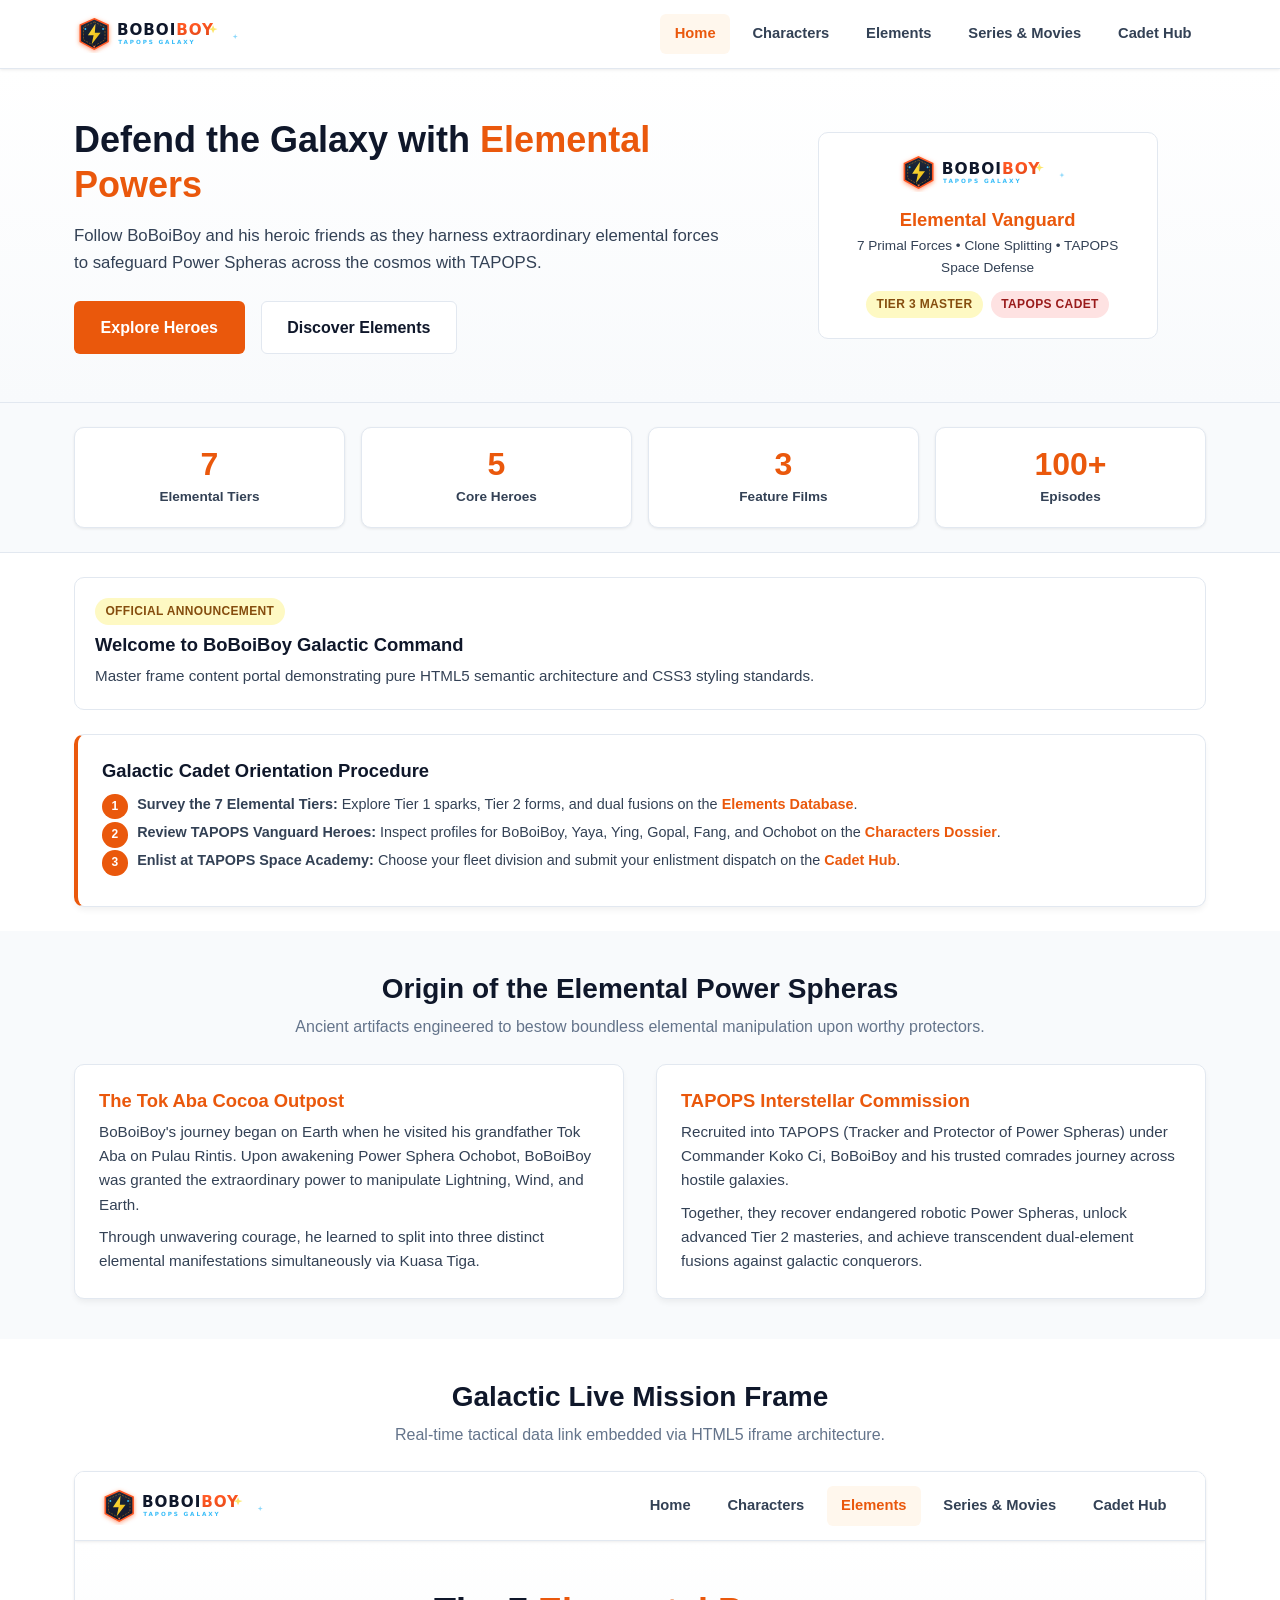
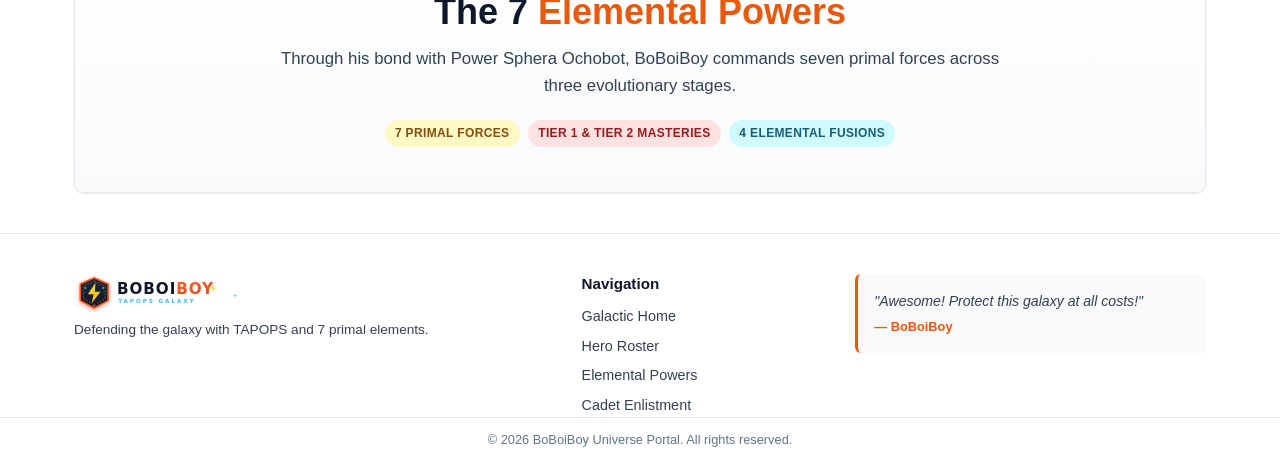
==== commit f4e78760: "refactor: remove all embedded and inline css from html, consolidate all styling in css/style.css und" ====
--- a/index.html
+++ b/index.html
@@ -6,30 +6,6 @@
   <meta name="description" content="BoBoiBoy Galactic Universe Portal. Explore 7 elemental powers, hero dossiers, movies, and TAPOPS space defense.">
   <title>BoBoiBoy Universe | Defend the Galaxy</title>
   <link rel="stylesheet" href="css/style.css">
-  <style>
-    .portal-hero-banner {
-      background-color: #ffffff; background-image: linear-gradient(180deg, #ffffff 0%, #f8fafc 100%);
-      background-position: center center; background-repeat: no-repeat; background-size: cover; background-attachment: scroll;
-      color: #0f172a; font-family: var(--font-sans); font-size: 0.95rem; font-weight: 600; line-height: 1.4;
-      text-align: left; text-transform: none; width: 100%; min-width: 100%; max-width: 100%; height: auto;
-      min-height: 68px; max-height: 90px; position: sticky; top: 0; left: 0; right: 0; z-index: 100;
-      border-bottom: 1px solid #e2e8f0; box-shadow: 0 1px 3px rgba(0,0,0,0.03);
-    }
-    .ordered-protocol-list {
-      counter-reset: step; list-style: none; padding-left: 0; margin: 1rem 0;
-      display: flex; flex-direction: column; gap: 0.65rem;
-    }
-    .ordered-protocol-list > li {
-      counter-increment: step; position: relative; padding-left: 2.4rem;
-      line-height: 1.4; font-size: 0.92rem; color: var(--text-secondary);
-    }
-    .ordered-protocol-list > li::before {
-      content: counter(step); position: absolute; left: 0; top: 0;
-      width: 1.7rem; height: 1.7rem; border-radius: 50%;
-      background: var(--primary-orange); color: #fff; font-weight: 700;
-      font-size: 0.8rem; display: flex; align-items: center; justify-content: center;
-    }
-  </style>
 </head>
 <body>
 
@@ -64,10 +40,10 @@
           </div>
         </div>
         <div class="hero-visual">
-          <div class="hero-badge-card" style="background:#fff; width:100%; max-width:340px; padding:1.25rem; text-align:center; border:1px solid #e2e8f0; border-radius:8px;">
-            <img src="images/logo.svg" alt="BoBoiBoy Emblem" width="180" height="50" style="margin:0 auto 1rem auto;">
-            <h3 class="text-orange" style="font-size:1.15rem; margin-bottom:0.3rem;">Elemental Vanguard</h3>
-            <p class="text-secondary" style="font-size:0.85rem; margin-bottom:0.75rem;">7 Primal Forces &bull; Clone Splitting &bull; TAPOPS Space Defense</p>
+          <div class="hero-badge-card">
+            <img src="images/logo.svg" alt="BoBoiBoy Emblem" class="hero-badge-logo" width="180" height="50">
+            <h3 class="hero-badge-title text-orange">Elemental Vanguard</h3>
+            <p class="hero-badge-desc text-secondary">7 Primal Forces &bull; Clone Splitting &bull; TAPOPS Space Defense</p>
             <div class="flex flex-center flex-wrap gap-1"><span class="badge badge-lightning">Tier 3 Master</span><span class="badge badge-fire">TAPOPS Cadet</span></div>
           </div>
         </div>
@@ -85,19 +61,19 @@
       </div>
     </section>
 
-    <section class="section" style="padding: 1.5rem 0;">
+    <section class="section section-sm">
       <div class="container">
-        <div style="background:#fff; border:1px solid #e2e8f0; border-radius:8px; padding:1.25rem; margin-bottom:1.5rem;">
-          <span class="badge badge-lightning" style="margin-bottom:0.35rem; display:inline-block;">Official Announcement</span>
-          <h2 style="font-size:1.15rem; margin-bottom:0.25rem;">Welcome to BoBoiBoy Galactic Command</h2>
-          <p class="text-secondary" style="font-size:0.9rem; margin:0;">Master frame content portal demonstrating pure HTML5 semantic architecture and CSS3 styling standards.</p>
+        <div class="announcement-card">
+          <span class="badge badge-lightning mb-1">Official Announcement</span>
+          <h2 class="card-title">Welcome to BoBoiBoy Galactic Command</h2>
+          <p class="text-secondary">Master frame content portal demonstrating pure HTML5 semantic architecture and CSS3 styling standards.</p>
         </div>
-        <div class="card" style="padding: 1.5rem; border-left: 4px solid var(--primary-orange);">
-          <h2 class="h3" style="font-size:1.25rem; margin-bottom:0.4rem;">Galactic Cadet Orientation Procedure</h2>
+        <div class="card card-border-orange">
+          <h2 class="card-title">Galactic Cadet Orientation Procedure</h2>
           <ol class="ordered-protocol-list">
-            <li><strong>Survey the 7 Elemental Tiers:</strong> Explore Tier 1 sparks, Tier 2 forms, and dual fusions on the <a href="elements.html" class="text-orange" style="font-weight:700;">Elements Database</a>.</li>
-            <li><strong>Review TAPOPS Vanguard Heroes:</strong> Inspect profiles for BoBoiBoy, Yaya, Ying, Gopal, Fang, and Ochobot on the <a href="characters.html" class="text-orange" style="font-weight:700;">Characters Dossier</a>.</li>
-            <li><strong>Enlist at TAPOPS Space Academy:</strong> Choose your fleet division and submit your enlistment dispatch on the <a href="contact.html" class="text-orange" style="font-weight:700;">Cadet Hub</a>.</li>
+            <li><strong>Survey the 7 Elemental Tiers:</strong> Explore Tier 1 sparks, Tier 2 forms, and dual fusions on the <a href="elements.html" class="text-orange text-bold">Elements Database</a>.</li>
+            <li><strong>Review TAPOPS Vanguard Heroes:</strong> Inspect profiles for BoBoiBoy, Yaya, Ying, Gopal, Fang, and Ochobot on the <a href="characters.html" class="text-orange text-bold">Characters Dossier</a>.</li>
+            <li><strong>Enlist at TAPOPS Space Academy:</strong> Choose your fleet division and submit your enlistment dispatch on the <a href="contact.html" class="text-orange text-bold">Cadet Hub</a>.</li>
           </ol>
         </div>
       </div>
@@ -112,12 +88,12 @@
         <div class="grid-2">
           <div class="card">
             <h3 class="card-title text-orange">The Tok Aba Cocoa Outpost</h3>
-            <p class="text-secondary" style="margin-bottom: 0.75rem;">BoBoiBoy's journey began on Earth when he visited his grandfather Tok Aba on Pulau Rintis. Upon awakening Power Sphera Ochobot, BoBoiBoy was granted the extraordinary power to manipulate Lightning, Wind, and Earth.</p>
+            <p class="text-secondary mb-1">BoBoiBoy's journey began on Earth when he visited his grandfather Tok Aba on Pulau Rintis. Upon awakening Power Sphera Ochobot, BoBoiBoy was granted the extraordinary power to manipulate Lightning, Wind, and Earth.</p>
             <p class="text-secondary">Through unwavering courage, he learned to split into three distinct elemental manifestations simultaneously via Kuasa Tiga.</p>
           </div>
           <div class="card">
             <h3 class="card-title text-orange">TAPOPS Interstellar Commission</h3>
-            <p class="text-secondary" style="margin-bottom: 0.75rem;">Recruited into TAPOPS (Tracker and Protector of Power Spheras) under Commander Koko Ci, BoBoiBoy and his trusted comrades journey across hostile galaxies.</p>
+            <p class="text-secondary mb-1">Recruited into TAPOPS (Tracker and Protector of Power Spheras) under Commander Koko Ci, BoBoiBoy and his trusted comrades journey across hostile galaxies.</p>
             <p class="text-secondary">Together, they recover endangered robotic Power Spheras, unlock advanced Tier 2 masteries, and achieve transcendent dual-element fusions against galactic conquerors.</p>
           </div>
         </div>
@@ -126,12 +102,12 @@
 
     <section class="section" id="radar" aria-labelledby="radar-title">
       <div class="container">
-        <div class="section-header text-center" style="margin-bottom: 1.25rem;">
+        <div class="section-header text-center">
           <h2 class="section-title" id="radar-title">Galactic Live Mission Frame</h2>
           <p class="section-subtitle">Real-time tactical data link embedded via HTML5 iframe architecture.</p>
         </div>
         <div class="table-container">
-          <iframe name="mainFrame" id="mainFrame" src="elements.html" title="Galactic Mission Showcase" style="width: 100%; height: 320px; border: none; display: block;">
+          <iframe name="mainFrame" id="mainFrame" src="elements.html" title="Galactic Mission Showcase" class="mission-iframe">
             <p>Your browser does not support iframes. Explore the <a href="elements.html">Elements Database</a> directly.</p>
           </iframe>
         </div>
@@ -143,7 +119,7 @@
     <div class="container footer-grid">
       <div class="footer-brand">
         <a href="index.html" class="nav-brand"><img src="images/logo.svg" alt="BoBoiBoy Logo" class="brand-logo" width="140" height="36"></a>
-        <p class="text-secondary" style="font-size:0.85rem; margin-top:0.4rem;">Defending the galaxy with TAPOPS and 7 primal elements.</p>
+        <p class="footer-desc">Defending the galaxy with TAPOPS and 7 primal elements.</p>
       </div>
       <div>
         <h4 class="footer-col-title">Navigation</h4>
@@ -158,7 +134,7 @@
         <div class="footer-quote"><p class="quote-text">"Awesome! Protect this galaxy at all costs!"</p><p class="quote-author">&mdash; BoBoiBoy</p></div>
       </div>
     </div>
-    <div class="footer-bottom text-center" style="padding-top:0.75rem; border-top:1px solid #e2e8f0; font-size:0.8rem; color:#64748b;">
+    <div class="footer-bottom">
       <p>&copy; 2026 BoBoiBoy Universe Portal. All rights reserved.</p>
     </div>
   </footer>
--- a/css/style.css
+++ b/css/style.css
@@ -10,7 +10,6 @@
   --color-lightning: #eab308; --color-wind: #06b6d4; --color-earth: #b45309;
   --color-fire: #ef4444; --color-water: #3b82f6; --color-leaf: #22c55e; --color-light: #f59e0b;
 }
-
 *, *::before, *::after { box-sizing: border-box; margin: 0; padding: 0; }
 body { font-family: var(--font-sans); font-size: 0.95rem; line-height: 1.6; color: var(--text-primary); background: var(--bg-main); min-height: 100vh; }
 a { color: var(--primary-orange); text-decoration: none; transition: color 0.15s ease; }
@@ -20,13 +19,20 @@
 
 /* Layout & Containers */
 .container { width: 100%; max-width: 1180px; margin: 0 auto; padding: 0 1.5rem; }
-.section { padding: 3rem 0; }
+.section { padding: 2.5rem 0; }
+.section-sm { padding: 1.5rem 0; }
 .section-alt { background-color: var(--bg-surface); }
-.section-header { margin-bottom: 2rem; }
+.section-header { margin-bottom: 1.5rem; }
 .section-title { font-size: 1.75rem; margin-bottom: 0.5rem; }
 .section-subtitle { font-size: 1rem; color: var(--text-muted); font-weight: 400; }
+.grid-2 { display: grid; grid-template-columns: repeat(2, 1fr); gap: 2rem; align-items: start; }
+.stats-grid { display: grid; grid-template-columns: repeat(4, 1fr); gap: 1rem; }
+.character-grid { display: grid; grid-template-columns: repeat(auto-fit, minmax(280px, 1fr)); gap: 1.5rem; }
+.elements-grid { display: grid; grid-template-columns: repeat(auto-fit, minmax(240px, 1fr)); gap: 1.25rem; }
+.timeline { display: grid; grid-template-columns: repeat(auto-fit, minmax(280px, 1fr)); gap: 1.5rem; }
+.footer-grid { display: grid; grid-template-columns: 2fr 1fr 1.5fr; gap: 2.5rem; }
 
-/* Master Header & Navigation */
+/* Header & Navigation */
 .master-header { background: #fff; border-bottom: 1px solid var(--border-color); position: sticky; top: 0; z-index: 100; box-shadow: var(--shadow-sm); }
 .nav-container { display: flex; align-items: center; justify-content: space-between; height: 68px; }
 .brand-logo { height: 38px; width: auto; }
@@ -36,33 +42,37 @@
 .nav-link:hover, .nav-link.active { color: var(--primary-orange); background-color: var(--primary-subtle); }
 .nav-toggle-input, .nav-toggle-label { display: none; }
 
-/* Master Frame Architecture */
-.master-wrapper { display: flex; flex-direction: column; min-height: 100vh; }
-.main-frame-container { flex: 1 1 auto; width: 100%; position: relative; }
-.master-iframe { width: 100%; height: calc(100vh - 68px); border: none; display: block; }
-
-/* Grids */
-.grid-2 { display: grid; grid-template-columns: repeat(2, 1fr); gap: 2rem; align-items: start; }
-.stats-grid { display: grid; grid-template-columns: repeat(4, 1fr); gap: 1rem; }
-.character-grid { display: grid; grid-template-columns: repeat(auto-fit, minmax(280px, 1fr)); gap: 1.5rem; }
-.elements-grid { display: grid; grid-template-columns: repeat(auto-fit, minmax(240px, 1fr)); gap: 1.25rem; }
-.elements-spectrum-grid { display: grid; grid-template-columns: repeat(auto-fit, minmax(130px, 1fr)); gap: 0.75rem; }
-.footer-grid { display: grid; grid-template-columns: 2fr 1fr 1.5fr; gap: 2.5rem; }
-.timeline { display: grid; grid-template-columns: repeat(auto-fit, minmax(280px, 1fr)); gap: 1.5rem; }
-
 /* Hero Section */
 .hero { padding: 3rem 0; background: linear-gradient(180deg, #fff 0%, var(--bg-surface) 100%); }
 .hero-grid { display: grid; grid-template-columns: 1.2fr 0.8fr; gap: 2.5rem; align-items: center; }
 .hero-title { font-size: 2.25rem; margin-bottom: 1rem; }
+.hero-title-max { max-width: 860px; margin: 0 auto 0.75rem auto; }
 .hero-subtitle { font-size: 1.05rem; color: var(--text-secondary); font-weight: 400; margin-bottom: 1.5rem; }
+.hero-subtitle-max { max-width: 760px; margin: 0 auto 1.25rem auto; }
 .hero-cta { display: flex; gap: 1rem; flex-wrap: wrap; }
 .hero-visual { display: flex; justify-content: center; }
+.hero-badge-card { background: #fff; width: 100%; max-width: 340px; padding: 1.25rem; text-align: center; border: 1px solid var(--border-color); border-radius: var(--radius); }
+.hero-badge-logo { margin: 0 auto 1rem auto; }
+.hero-badge-title { font-size: 1.15rem; margin-bottom: 0.3rem; }
+.hero-badge-desc { font-size: 0.85rem; margin-bottom: 0.75rem; }
 .highlight { color: var(--primary-orange); }
 
-/* Cards & Components */
+/* Protocol Box & Ordered Lists */
+.protocol-box { background: var(--bg-surface); border: 1px solid var(--border-color); border-left: 4px solid var(--primary-orange); border-radius: var(--radius); padding: 1.25rem; box-shadow: var(--shadow-sm); margin-bottom: 1.5rem; }
+.protocol-box-wind { border-left-color: var(--color-wind); }
+.protocol-box-title { font-size: 1.15rem; margin-bottom: 0.35rem; }
+.ordered-protocol-list { counter-reset: pstep; list-style: none; padding-left: 0; margin: 0.75rem 0; display: flex; flex-direction: column; gap: 0.5rem; }
+.ordered-protocol-list > li { counter-increment: pstep; position: relative; padding-left: 2.2rem; line-height: 1.4; font-size: 0.9rem; color: var(--text-secondary); }
+.ordered-protocol-list > li::before { content: counter(pstep); position: absolute; left: 0; top: 0; width: 1.6rem; height: 1.6rem; border-radius: 50%; background: var(--primary-orange); color: #fff; font-weight: 700; font-size: 0.75rem; display: flex; align-items: center; justify-content: center; }
+.protocol-box-wind .ordered-protocol-list > li::before { background: var(--color-wind); }
+
+/* Cards & Stats */
 .card { background: #fff; border: 1px solid var(--border-color); border-radius: var(--radius); padding: 1.5rem; box-shadow: var(--shadow-card); }
+.card-border-orange { border-left: 4px solid var(--primary-orange); }
 .card-title { font-size: 1.15rem; margin-bottom: 0.5rem; }
+.card-desc { font-size: 0.85rem; color: var(--text-secondary); }
 .card-footer { padding-top: 0.75rem; margin-top: 0.75rem; border-top: 1px solid var(--border-color); }
+.announcement-card { background: #fff; border: 1px solid var(--border-color); border-radius: var(--radius); padding: 1.25rem; margin-bottom: 1.5rem; }
 .stats-strip { background: var(--bg-surface); padding: 1.5rem 0; border-top: 1px solid var(--border-color); border-bottom: 1px solid var(--border-color); }
 .stat-card { background: #fff; border: 1px solid var(--border-color); border-radius: var(--radius); padding: 1.25rem 1rem; text-align: center; box-shadow: var(--shadow-sm); }
 .stat-number { font-size: 2rem; font-weight: 800; color: var(--primary-orange); line-height: 1; margin-bottom: 0.35rem; }
@@ -70,27 +80,21 @@
 
 /* Buttons & Badges */
 .btn { display: inline-flex; align-items: center; justify-content: center; padding: 0.65rem 1.25rem; font-size: 0.95rem; font-weight: 600; border-radius: var(--radius-sm); border: 1px solid transparent; cursor: pointer; transition: all 0.15s ease; text-align: center; }
-.btn-primary { background: var(--primary-orange); color: #fff; }
-.btn-primary:hover { background: var(--primary-hover); color: #fff; }
-.btn-secondary { background: #fff; color: var(--text-primary); border-color: var(--border-color); }
-.btn-secondary:hover { background: var(--bg-surface); border-color: var(--text-muted); }
+.btn-primary { background: var(--primary-orange); color: #fff; } .btn-primary:hover { background: var(--primary-hover); color: #fff; }
+.btn-secondary { background: #fff; color: var(--text-primary); border-color: var(--border-color); } .btn-secondary:hover { background: var(--bg-surface); border-color: var(--text-muted); }
 .btn-lg { padding: 0.8rem 1.6rem; font-size: 1rem; }
+.btn-block { width: 100%; }
 .badge { display: inline-flex; align-items: center; padding: 0.25rem 0.65rem; font-size: 0.75rem; font-weight: 700; border-radius: var(--radius-full); text-transform: uppercase; letter-spacing: 0.03em; }
-.badge-lightning { background: #fef9c3; color: #854d0e; }
-.badge-wind { background: #cffafe; color: #155e75; }
-.badge-earth { background: #fef3c7; color: #92400e; }
-.badge-fire { background: #fee2e2; color: #991b1b; }
-.badge-water { background: #dbeafe; color: #1e40af; }
-.badge-leaf { background: #dcfce7; color: #166534; }
-.badge-light { background: #fef3c7; color: #b45309; }
+.badge-lightning { background: #fef9c3; color: #854d0e; } .badge-wind { background: #cffafe; color: #155e75; } .badge-earth { background: #fef3c7; color: #92400e; } .badge-fire { background: #fee2e2; color: #991b1b; } .badge-water { background: #dbeafe; color: #1e40af; } .badge-leaf { background: #dcfce7; color: #166534; } .badge-light { background: #fef3c7; color: #b45309; }
 
-/* Character Cards & Combat Stat Bars */
+/* Characters & Combat Stat Bars */
 .character-card { background: #fff; border: 1px solid var(--border-color); border-radius: var(--radius-lg); overflow: hidden; display: flex; flex-direction: column; box-shadow: var(--shadow-card); transition: transform 0.2s, box-shadow 0.2s; }
 .character-card:hover { transform: translateY(-4px); box-shadow: 0 10px 15px -3px rgba(0,0,0,0.1); }
 .character-avatar-wrap { height: 220px; background: linear-gradient(135deg, var(--bg-surface) 0%, #e2e8f0 100%); display: flex; align-items: center; justify-content: center; overflow: hidden; padding: 1rem; }
+.avatar-boboiboy { background: linear-gradient(135deg, #ff7043, #d84315); } .avatar-yaya { background: linear-gradient(135deg, #ec4899, #be185d); } .avatar-ying { background: linear-gradient(135deg, #06b6d4, #0e7490); } .avatar-gopal { background: linear-gradient(135deg, #eab308, #ca8a04); } .avatar-fang { background: linear-gradient(135deg, #a855f7, #6b21a8); } .avatar-ochobot { background: linear-gradient(135deg, #38bdf8, #0284c7); } .avatar-circle { border-radius: 50%; } .avatar-tok-aba { background: #fed7aa; } .avatar-papa-zola { background: #fecaca; }
 .character-avatar { max-height: 100%; max-width: 100%; object-fit: contain; }
 .character-header { padding: 1rem 1.25rem 0.5rem 1.25rem; }
-.character-name { font-size: 1.25rem; }
+.character-name { font-size: 1.25rem; } .character-name-yaya { color: #ec4899; } .character-name-fang { color: #a855f7; }
 .character-alias { font-size: 0.85rem; color: var(--primary-orange); font-weight: 600; margin-bottom: 0.5rem; }
 .character-bio { padding: 0 1.25rem 1rem 1.25rem; font-size: 0.9rem; color: var(--text-secondary); flex-grow: 1; }
 .stat-group { padding: 0.75rem 1.25rem 1.25rem 1.25rem; border-top: 1px solid var(--border-color); background: var(--bg-surface); }
@@ -101,20 +105,23 @@
 .stat-fill { height: 100%; border-radius: var(--radius-full); background: var(--primary-orange); }
 .fill-power { background: linear-gradient(90deg, #ea580c, #ef4444); }
 .fill-agility { background: linear-gradient(90deg, #06b6d4, #3b82f6); }
+.w-98 { width: 98%; } .w-96 { width: 96%; } .w-93 { width: 93%; } .w-92 { width: 92%; } .w-90 { width: 90%; } .w-88 { width: 88%; } .w-86 { width: 86%; } .w-85 { width: 85%; } .w-82 { width: 82%; } .w-78 { width: 78%; } .w-72 { width: 72%; }
 
-/* Element Cards */
+/* Elements & Combat Matrix */
 .element-card { background: #fff; border: 1px solid var(--border-color); border-radius: var(--radius); padding: 1.25rem; text-align: center; box-shadow: var(--shadow-card); }
 .element-header { display: flex; align-items: center; justify-content: space-between; margin-bottom: 0.75rem; }
 .element-icon-wrap { width: 56px; height: 56px; margin: 0 auto; border-radius: 50%; display: flex; align-items: center; justify-content: center; background: var(--bg-surface); }
-.element-name { font-size: 1.1rem; margin-bottom: 0.25rem; }
+.element-name { font-size: 1.05rem; margin-bottom: 0.25rem; }
+.element-desc { font-size: 0.85rem; color: var(--text-secondary); margin-bottom: 0.4rem; }
 
-/* Chronicle Cards & Tabs */
+/* Chronicles & Tabs */
 .chronicle-card { background: #fff; border: 1px solid var(--border-color); border-radius: var(--radius-lg); overflow: hidden; display: flex; flex-direction: column; box-shadow: var(--shadow-card); }
 .chronicle-banner { height: 190px; overflow: hidden; background: #000; }
 .chronicle-banner img { width: 100%; height: 100%; object-fit: cover; }
 .chronicle-lead { padding: 1.25rem; flex-grow: 1; display: flex; flex-direction: column; }
 .chronicle-title { font-size: 1.2rem; margin-bottom: 0.25rem; }
 .chronicle-meta { font-size: 0.85rem; color: var(--text-muted); margin-bottom: 0.5rem; display: flex; gap: 0.5rem; }
+.chronicle-desc { font-size: 0.88rem; color: var(--text-secondary); }
 .galaxy-tabs { display: flex; gap: 0.5rem; margin-bottom: 1.5rem; flex-wrap: wrap; }
 .galaxy-tab-btn { padding: 0.45rem 1rem; border-radius: var(--radius-sm); border: 1px solid var(--border-color); background: #fff; font-size: 0.85rem; font-weight: 600; cursor: pointer; }
 .galaxy-radio { display: none; }
@@ -122,23 +129,22 @@
 #tab-galaxy-s1:checked ~ .galaxy-tabs label[for="tab-galaxy-s1"],
 #tab-galaxy-movie:checked ~ .galaxy-tabs label[for="tab-galaxy-movie"],
 #tab-galaxy-s2:checked ~ .galaxy-tabs label[for="tab-galaxy-s2"] { background: var(--primary-orange); color: #fff; border-color: var(--primary-orange); }
-#tab-galaxy-s1:checked ~ .timeline .item-galaxy-movie,
-#tab-galaxy-s1:checked ~ .timeline .item-galaxy-s2,
-#tab-galaxy-movie:checked ~ .timeline .item-galaxy-s1,
-#tab-galaxy-movie:checked ~ .timeline .item-galaxy-s2,
-#tab-galaxy-s2:checked ~ .timeline .item-galaxy-s1,
-#tab-galaxy-s2:checked ~ .timeline .item-galaxy-movie { display: none; }
+#tab-galaxy-s1:checked ~ .timeline .item-galaxy-movie, #tab-galaxy-s1:checked ~ .timeline .item-galaxy-s2,
+#tab-galaxy-movie:checked ~ .timeline .item-galaxy-s1, #tab-galaxy-movie:checked ~ .timeline .item-galaxy-s2,
+#tab-galaxy-s2:checked ~ .timeline .item-galaxy-s1, #tab-galaxy-s2:checked ~ .timeline .item-galaxy-movie { display: none; }
 .watch-order-card { background: #fff; border: 1px solid var(--border-color); border-left: 4px solid var(--color-wind); border-radius: var(--radius); padding: 1.25rem; box-shadow: var(--shadow-sm); }
 
-/* Tables */
+/* Tables & Iframe */
 .table-container { width: 100%; overflow-x: auto; border: 1px solid var(--border-color); border-radius: var(--radius); box-shadow: var(--shadow-sm); }
 .data-table { width: 100%; border-collapse: collapse; font-size: 0.9rem; text-align: left; }
 .data-table th, .data-table td { padding: 0.75rem 1rem; border-bottom: 1px solid var(--border-color); }
 .data-table th { background: var(--bg-surface); font-weight: 700; color: var(--text-primary); text-transform: uppercase; font-size: 0.78rem; letter-spacing: 0.04em; }
 .data-table tr:last-child td { border-bottom: none; }
 .data-table tr:hover td { background-color: rgba(234,88,12,0.03); }
+.mission-iframe { width: 100%; height: 320px; border: none; display: block; }
 
 /* Forms & FAQ */
+.form-center-box { max-width: 680px; margin: 0 auto; }
 .form-group { margin-bottom: 1.15rem; }
 .form-label { display: block; font-weight: 600; font-size: 0.9rem; margin-bottom: 0.35rem; }
 .required { color: #ef4444; }
@@ -147,19 +153,20 @@
 .form-radio-group { display: flex; gap: 1.25rem; margin-top: 0.25rem; }
 .form-radio-wrap, .form-checkbox-wrap { display: inline-flex; align-items: center; gap: 0.5rem; font-size: 0.9rem; cursor: pointer; }
 .form-radio, .form-checkbox { accent-color: var(--primary-orange); cursor: pointer; }
-.faq-list { display: flex; flex-direction: column; gap: 0.75rem; }
+.faq-list { display: flex; flex-direction: column; gap: 0.75rem; max-width: 680px; margin: 0 auto; }
 .faq-item { background: #fff; border: 1px solid var(--border-color); border-radius: var(--radius); padding: 1.25rem; box-shadow: var(--shadow-sm); }
 .faq-question { font-size: 1.05rem; margin-bottom: 0.4rem; }
 .faq-answer { font-size: 0.92rem; color: var(--text-secondary); line-height: 1.5; }
 
-/* Colors, Glows & Utilities */
+/* Colors & Utilities */
 .text-lightning { color: var(--color-lightning); } .text-wind { color: var(--color-wind); } .text-earth { color: var(--color-earth); } .text-fire { color: var(--color-fire); } .text-water { color: var(--color-water); } .text-leaf { color: var(--color-leaf); } .text-light { color: var(--color-light); }
-.text-orange { color: var(--primary-orange); } .text-secondary { color: var(--text-secondary); } .text-muted { color: var(--text-muted); } .text-center { text-align: center; } .text-xs { font-size: 0.75rem; }
+.text-orange { color: var(--primary-orange); } .text-secondary { color: var(--text-secondary); } .text-muted { color: var(--text-muted); } .text-amber { color: #d97706; } .text-center { text-align: center; } .text-bold { font-weight: 700; } .text-xs { font-size: 0.75rem; }
 .glow-lightning { box-shadow: 0 4px 12px rgba(234, 179, 8, 0.15); } .glow-wind { box-shadow: 0 4px 12px rgba(6, 182, 212, 0.15); } .glow-earth { box-shadow: 0 4px 12px rgba(180, 83, 9, 0.15); } .glow-fire { box-shadow: 0 4px 12px rgba(239, 68, 68, 0.15); } .glow-water { box-shadow: 0 4px 12px rgba(59, 130, 246, 0.15); } .glow-leaf { box-shadow: 0 4px 12px rgba(34, 197, 94, 0.15); } .glow-light { box-shadow: 0 4px 12px rgba(245, 158, 11, 0.15); }
-.flex { display: flex; } .flex-center { align-items: center; justify-content: center; } .items-center { align-items: center; } .flex-wrap { flex-wrap: wrap; } .gap-1 { gap: 0.5rem; } .gap-2 { gap: 1rem; } .mt-3 { margin-top: 1.5rem; } .mb-1 { margin-bottom: 0.5rem; } .mb-2 { margin-bottom: 1rem; }
+.flex { display: flex; } .flex-center { align-items: center; justify-content: center; } .items-center { align-items: center; } .flex-wrap { flex-wrap: wrap; } .gap-1 { gap: 0.5rem; } .gap-2 { gap: 1rem; } .mt-1 { margin-top: 0.5rem; } .mt-3 { margin-top: 1.5rem; } .mb-1 { margin-bottom: 0.5rem; } .mb-2 { margin-bottom: 1rem; }
 
 /* Footer */
 .site-footer { background: #fff; border-top: 1px solid var(--border-color); padding: 2.5rem 0 1.5rem 0; margin-top: auto; font-size: 0.9rem; }
+.footer-desc { font-size: 0.85rem; margin-top: 0.4rem; color: var(--text-secondary); }
 .footer-col-title { font-size: 0.95rem; margin-bottom: 0.75rem; }
 .footer-links { list-style: none; display: flex; flex-direction: column; gap: 0.4rem; }
 .footer-link { color: var(--text-secondary); }
@@ -167,8 +174,9 @@
 .footer-quote { padding: 1rem; background: var(--bg-surface); border-left: 3px solid var(--primary-orange); border-radius: var(--radius-sm); font-style: italic; }
 .quote-text { font-size: 0.88rem; color: var(--text-secondary); margin-bottom: 0.25rem; }
 .quote-author { font-size: 0.8rem; font-weight: 700; color: var(--primary-orange); font-style: normal; }
+.footer-bottom { padding-top: 0.75rem; border-top: 1px solid var(--border-color); font-size: 0.8rem; color: var(--text-muted); text-align: center; }
 
-/* Responsive Media Queries (Week 6 PPT: RWD) */
+/* Responsive Media Queries */
 @media (max-width: 900px) {
   .grid-2, .hero-grid, .footer-grid { grid-template-columns: 1fr; gap: 1.75rem; }
   .stats-grid { grid-template-columns: repeat(2, 1fr); }
@@ -179,7 +187,6 @@
   .nav-link { width: 100%; padding: 0.75rem 1rem; font-size: 1rem; }
   .nav-toggle-input:checked ~ .nav-menu { left: 0; }
 }
-
 @media (max-width: 640px) {
   .section { padding: 2rem 0; }
   .hero-title { font-size: 1.75rem; }
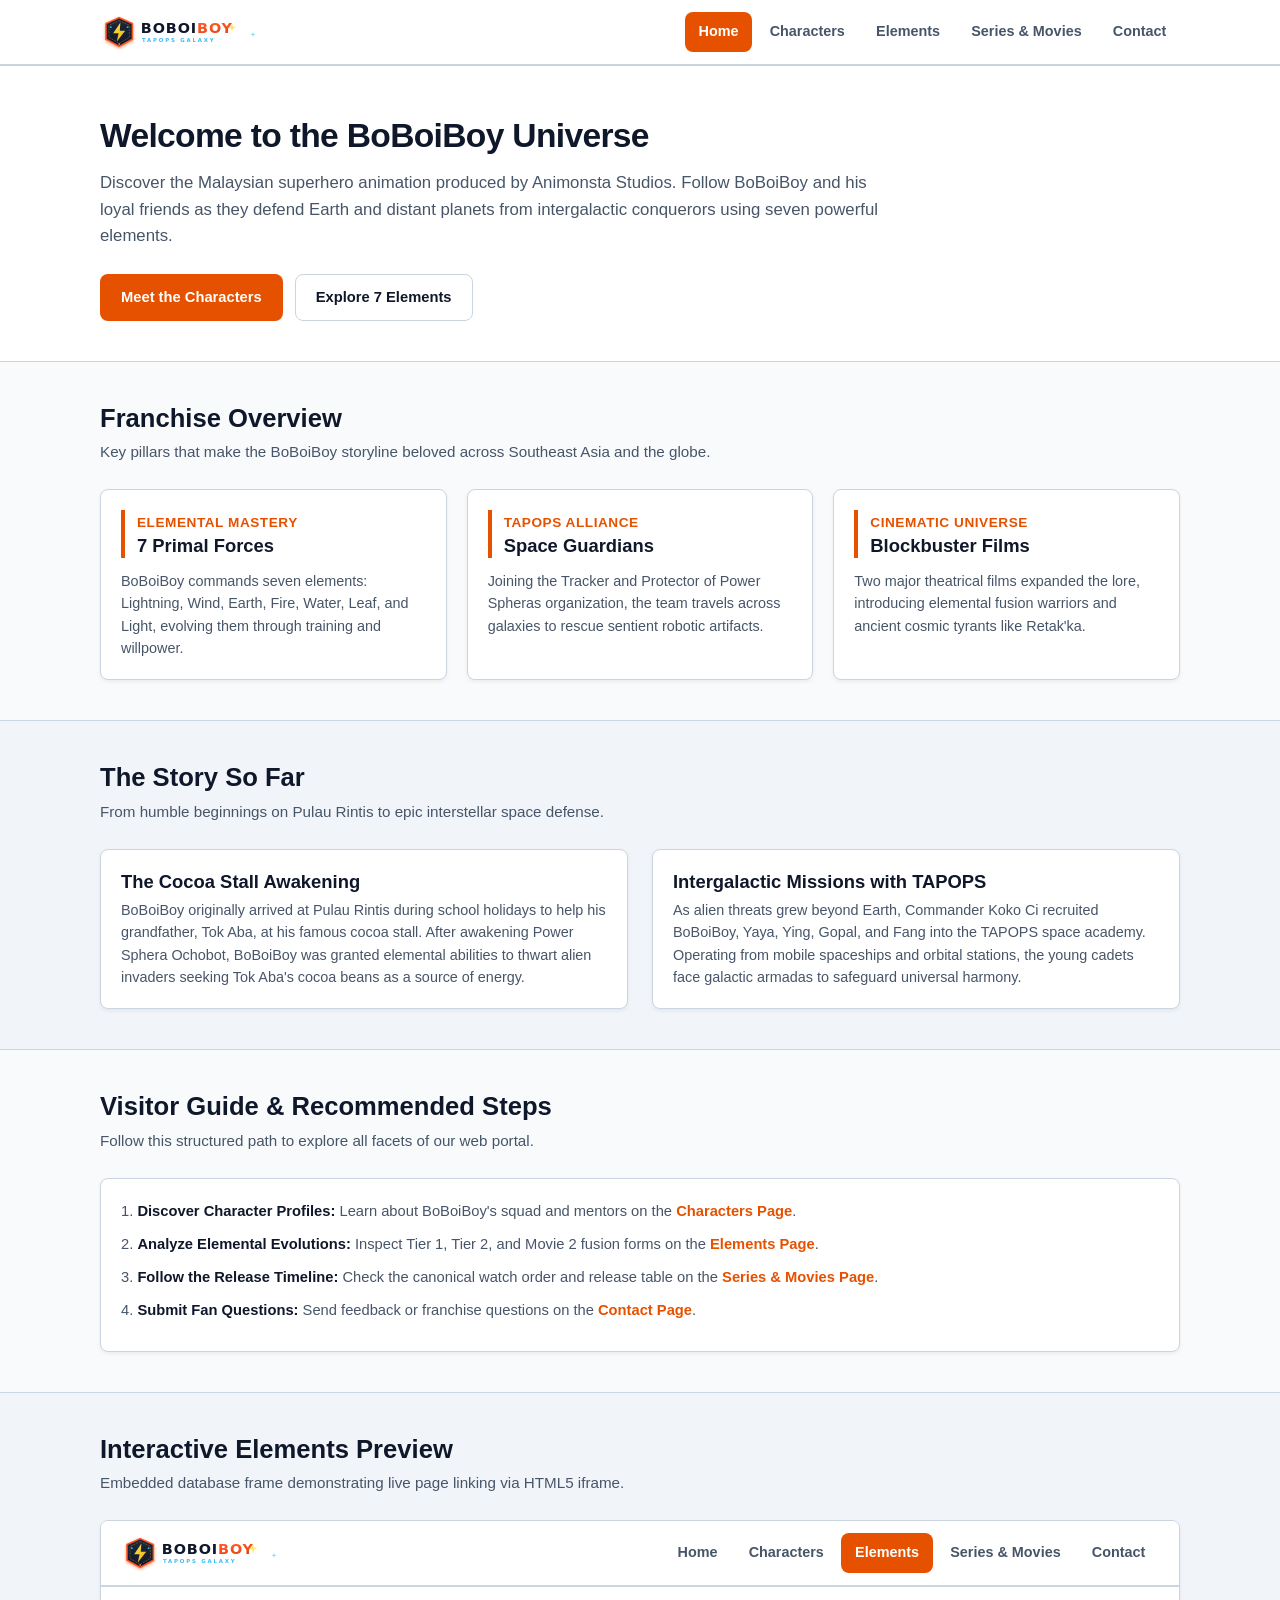
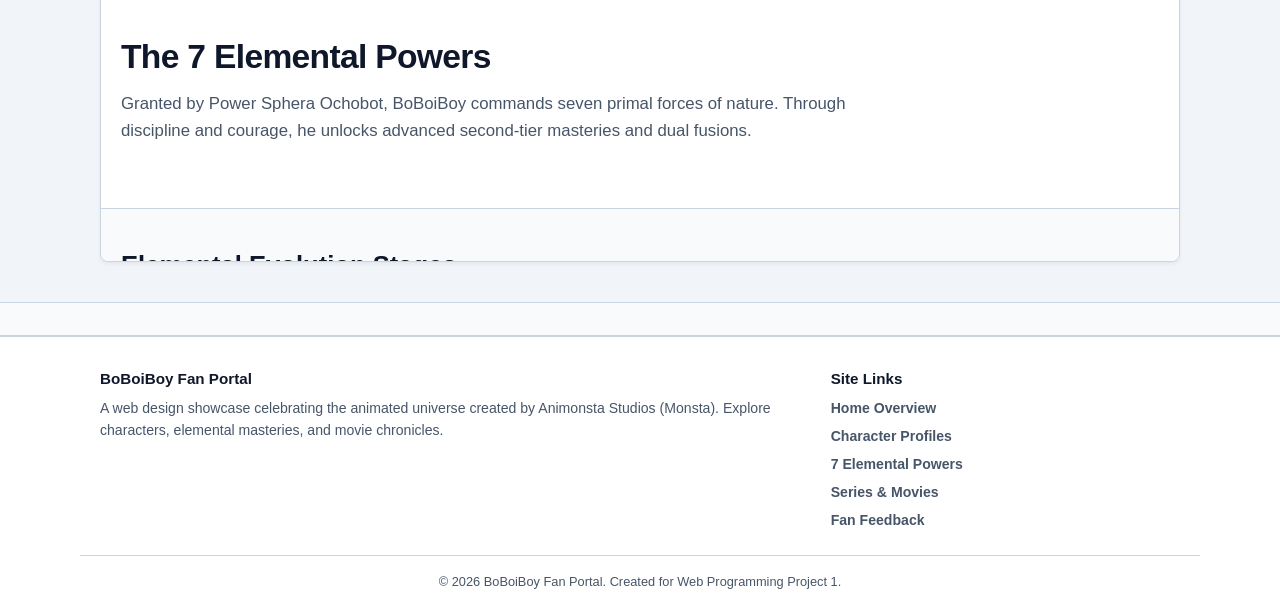
==== commit e19114fd: "design: redesign UI to authentic human student showcase without AI tropes or generic templates" ====
--- a/index.html
+++ b/index.html
@@ -3,112 +3,112 @@
 <head>
   <meta charset="UTF-8">
   <meta name="viewport" content="width=device-width, initial-scale=1.0">
-  <meta name="description" content="BoBoiBoy Galactic Universe Portal. Explore 7 elemental powers, hero dossiers, movies, and TAPOPS space defense.">
-  <title>BoBoiBoy Universe | Defend the Galaxy</title>
+  <meta name="description" content="Explore the animated world of BoBoiBoy. Learn about elemental powers, characters, and movies created by Animonsta Studios.">
+  <title>BoBoiBoy Universe Portal | Home</title>
   <link rel="stylesheet" href="css/style.css">
 </head>
 <body>
 
-  <header class="master-header">
-    <div class="container nav-container">
-      <a href="index.html" class="nav-brand" aria-label="BoBoiBoy Galactic Universe Home">
-        <img src="images/logo.svg" alt="BoBoiBoy Logo" class="brand-logo" width="160" height="42">
+  <header class="site-header">
+    <div class="nav-wrap">
+      <a href="index.html" class="brand-link">
+        <img src="images/logo.svg" alt="BoBoiBoy Logo" class="brand-img" width="150" height="36">
       </a>
-      <input type="checkbox" id="nav-toggle" class="nav-toggle-input" aria-label="Toggle navigation menu">
-      <label for="nav-toggle" class="nav-toggle-label"><span class="hamburger-bar"></span><span class="hamburger-bar"></span><span class="hamburger-bar"></span></label>
+      <input type="checkbox" id="nav-toggle" class="nav-toggle-input">
+      <label for="nav-toggle" class="nav-toggle-label">Menu</label>
       <nav class="nav-menu">
         <ul class="nav-list">
           <li><a href="index.html" class="nav-link active">Home</a></li>
           <li><a href="characters.html" class="nav-link">Characters</a></li>
           <li><a href="elements.html" class="nav-link">Elements</a></li>
           <li><a href="series.html" class="nav-link">Series &amp; Movies</a></li>
-          <li><a href="contact.html" class="nav-link">Cadet Hub</a></li>
+          <li><a href="contact.html" class="nav-link">Contact</a></li>
         </ul>
       </nav>
     </div>
   </header>
 
   <main>
-    <section class="hero" aria-labelledby="hero-title">
-      <div class="container hero-grid">
-        <div class="hero-content">
-          <h1 class="hero-title" id="hero-title">Defend the Galaxy with <span class="highlight">Elemental Powers</span></h1>
-          <p class="hero-subtitle">Follow BoBoiBoy and his heroic friends as they harness extraordinary elemental forces to safeguard Power Spheras across the cosmos with TAPOPS.</p>
-          <div class="hero-cta">
-            <a href="characters.html" class="btn btn-primary btn-lg">Explore Heroes</a>
-            <a href="elements.html" class="btn btn-secondary btn-lg">Discover Elements</a>
-          </div>
-        </div>
-        <div class="hero-visual">
-          <div class="hero-badge-card">
-            <img src="images/logo.svg" alt="BoBoiBoy Emblem" class="hero-badge-logo" width="180" height="50">
-            <h3 class="hero-badge-title text-orange">Elemental Vanguard</h3>
-            <p class="hero-badge-desc text-secondary">7 Primal Forces &bull; Clone Splitting &bull; TAPOPS Space Defense</p>
-            <div class="flex flex-center flex-wrap gap-1"><span class="badge badge-lightning">Tier 3 Master</span><span class="badge badge-fire">TAPOPS Cadet</span></div>
-          </div>
+    <section class="hero-block">
+      <div class="container">
+        <h1 class="hero-headline">Welcome to the BoBoiBoy Universe</h1>
+        <p class="hero-text">Discover the Malaysian superhero animation produced by Animonsta Studios. Follow BoBoiBoy and his loyal friends as they defend Earth and distant planets from intergalactic conquerors using seven powerful elements.</p>
+        <div class="hero-actions">
+          <a href="characters.html" class="btn btn-primary">Meet the Characters</a>
+          <a href="elements.html" class="btn btn-outline">Explore 7 Elements</a>
         </div>
       </div>
     </section>
 
-    <section class="stats-strip stats-section" aria-label="Galactic Statistics">
+    <section class="section">
       <div class="container">
-        <div class="stats-grid">
-          <div class="stat-card"><div class="stat-number">7</div><div class="stat-label">Elemental Tiers</div></div>
-          <div class="stat-card"><div class="stat-number">5</div><div class="stat-label">Core Heroes</div></div>
-          <div class="stat-card"><div class="stat-number">3</div><div class="stat-label">Feature Films</div></div>
-          <div class="stat-card"><div class="stat-number">100+</div><div class="stat-label">Episodes</div></div>
+        <h2 class="section-title">Franchise Overview</h2>
+        <p class="section-desc">Key pillars that make the BoBoiBoy storyline beloved across Southeast Asia and the globe.</p>
+        <div class="grid-3">
+          <article class="card">
+            <div class="card-header-bar">
+              <span class="card-subtitle">Elemental Mastery</span>
+              <h3 class="card-title">7 Primal Forces</h3>
+            </div>
+            <p class="card-text">BoBoiBoy commands seven elements: Lightning, Wind, Earth, Fire, Water, Leaf, and Light, evolving them through training and willpower.</p>
+          </article>
+          <article class="card">
+            <div class="card-header-bar">
+              <span class="card-subtitle">TAPOPS Alliance</span>
+              <h3 class="card-title">Space Guardians</h3>
+            </div>
+            <p class="card-text">Joining the Tracker and Protector of Power Spheras organization, the team travels across galaxies to rescue sentient robotic artifacts.</p>
+          </article>
+          <article class="card">
+            <div class="card-header-bar">
+              <span class="card-subtitle">Cinematic Universe</span>
+              <h3 class="card-title">Blockbuster Films</h3>
+            </div>
+            <p class="card-text">Two major theatrical films expanded the lore, introducing elemental fusion warriors and ancient cosmic tyrants like Retak'ka.</p>
+          </article>
         </div>
       </div>
     </section>
 
-    <section class="section section-sm">
+    <section class="section section-alt">
       <div class="container">
-        <div class="announcement-card">
-          <span class="badge badge-lightning mb-1">Official Announcement</span>
-          <h2 class="card-title">Welcome to BoBoiBoy Galactic Command</h2>
-          <p class="text-secondary">Master frame content portal demonstrating pure HTML5 semantic architecture and CSS3 styling standards.</p>
+        <h2 class="section-title">The Story So Far</h2>
+        <p class="section-desc">From humble beginnings on Pulau Rintis to epic interstellar space defense.</p>
+        <div class="grid-2">
+          <article class="card">
+            <h3 class="card-title">The Cocoa Stall Awakening</h3>
+            <p class="card-text">BoBoiBoy originally arrived at Pulau Rintis during school holidays to help his grandfather, Tok Aba, at his famous cocoa stall. After awakening Power Sphera Ochobot, BoBoiBoy was granted elemental abilities to thwart alien invaders seeking Tok Aba's cocoa beans as a source of energy.</p>
+          </article>
+          <article class="card">
+            <h3 class="card-title">Intergalactic Missions with TAPOPS</h3>
+            <p class="card-text">As alien threats grew beyond Earth, Commander Koko Ci recruited BoBoiBoy, Yaya, Ying, Gopal, and Fang into the TAPOPS space academy. Operating from mobile spaceships and orbital stations, the young cadets face galactic armadas to safeguard universal harmony.</p>
+          </article>
         </div>
-        <div class="card card-border-orange">
-          <h2 class="card-title">Galactic Cadet Orientation Procedure</h2>
-          <ol class="ordered-protocol-list">
-            <li><strong>Survey the 7 Elemental Tiers:</strong> Explore Tier 1 sparks, Tier 2 forms, and dual fusions on the <a href="elements.html" class="text-orange text-bold">Elements Database</a>.</li>
-            <li><strong>Review TAPOPS Vanguard Heroes:</strong> Inspect profiles for BoBoiBoy, Yaya, Ying, Gopal, Fang, and Ochobot on the <a href="characters.html" class="text-orange text-bold">Characters Dossier</a>.</li>
-            <li><strong>Enlist at TAPOPS Space Academy:</strong> Choose your fleet division and submit your enlistment dispatch on the <a href="contact.html" class="text-orange text-bold">Cadet Hub</a>.</li>
+      </div>
+    </section>
+
+    <section class="section">
+      <div class="container">
+        <h2 class="section-title">Visitor Guide &amp; Recommended Steps</h2>
+        <p class="section-desc">Follow this structured path to explore all facets of our web portal.</p>
+        <div class="card">
+          <ol class="guide-list">
+            <li><strong>Discover Character Profiles:</strong> Learn about BoBoiBoy's squad and mentors on the <a href="characters.html">Characters Page</a>.</li>
+            <li><strong>Analyze Elemental Evolutions:</strong> Inspect Tier 1, Tier 2, and Movie 2 fusion forms on the <a href="elements.html">Elements Page</a>.</li>
+            <li><strong>Follow the Release Timeline:</strong> Check the canonical watch order and release table on the <a href="series.html">Series &amp; Movies Page</a>.</li>
+            <li><strong>Submit Fan Questions:</strong> Send feedback or franchise questions on the <a href="contact.html">Contact Page</a>.</li>
           </ol>
         </div>
       </div>
     </section>
 
-    <section class="section section-alt" id="lore" aria-labelledby="lore-title">
+    <section class="section section-alt">
       <div class="container">
-        <div class="section-header text-center">
-          <h2 class="section-title" id="lore-title">Origin of the Elemental Power Spheras</h2>
-          <p class="section-subtitle">Ancient artifacts engineered to bestow boundless elemental manipulation upon worthy protectors.</p>
-        </div>
-        <div class="grid-2">
-          <div class="card">
-            <h3 class="card-title text-orange">The Tok Aba Cocoa Outpost</h3>
-            <p class="text-secondary mb-1">BoBoiBoy's journey began on Earth when he visited his grandfather Tok Aba on Pulau Rintis. Upon awakening Power Sphera Ochobot, BoBoiBoy was granted the extraordinary power to manipulate Lightning, Wind, and Earth.</p>
-            <p class="text-secondary">Through unwavering courage, he learned to split into three distinct elemental manifestations simultaneously via Kuasa Tiga.</p>
-          </div>
-          <div class="card">
-            <h3 class="card-title text-orange">TAPOPS Interstellar Commission</h3>
-            <p class="text-secondary mb-1">Recruited into TAPOPS (Tracker and Protector of Power Spheras) under Commander Koko Ci, BoBoiBoy and his trusted comrades journey across hostile galaxies.</p>
-            <p class="text-secondary">Together, they recover endangered robotic Power Spheras, unlock advanced Tier 2 masteries, and achieve transcendent dual-element fusions against galactic conquerors.</p>
-          </div>
-        </div>
-      </div>
-    </section>
-
-    <section class="section" id="radar" aria-labelledby="radar-title">
-      <div class="container">
-        <div class="section-header text-center">
-          <h2 class="section-title" id="radar-title">Galactic Live Mission Frame</h2>
-          <p class="section-subtitle">Real-time tactical data link embedded via HTML5 iframe architecture.</p>
-        </div>
-        <div class="table-container">
-          <iframe name="mainFrame" id="mainFrame" src="elements.html" title="Galactic Mission Showcase" class="mission-iframe">
-            <p>Your browser does not support iframes. Explore the <a href="elements.html">Elements Database</a> directly.</p>
+        <h2 class="section-title">Interactive Elements Preview</h2>
+        <p class="section-desc">Embedded database frame demonstrating live page linking via HTML5 iframe.</p>
+        <div class="table-wrap">
+          <iframe name="mainFrame" id="mainFrame" src="elements.html" title="Elements Preview" class="preview-iframe">
+            <p>Your browser does not support iframes. Please visit the <a href="elements.html">Elements Page</a> directly.</p>
           </iframe>
         </div>
       </div>
@@ -116,26 +116,24 @@
   </main>
 
   <footer class="site-footer">
-    <div class="container footer-grid">
-      <div class="footer-brand">
-        <a href="index.html" class="nav-brand"><img src="images/logo.svg" alt="BoBoiBoy Logo" class="brand-logo" width="140" height="36"></a>
-        <p class="footer-desc">Defending the galaxy with TAPOPS and 7 primal elements.</p>
+    <div class="container footer-row">
+      <div>
+        <h4 class="footer-title">BoBoiBoy Fan Portal</h4>
+        <p>A web design showcase celebrating the animated universe created by Animonsta Studios (Monsta). Explore characters, elemental masteries, and movie chronicles.</p>
       </div>
       <div>
-        <h4 class="footer-col-title">Navigation</h4>
+        <h4 class="footer-title">Site Links</h4>
         <ul class="footer-links">
-          <li><a href="index.html" class="footer-link">Galactic Home</a></li>
-          <li><a href="characters.html" class="footer-link">Hero Roster</a></li>
-          <li><a href="elements.html" class="footer-link">Elemental Powers</a></li>
-          <li><a href="contact.html#cadet-enlistment" class="footer-link">Cadet Enlistment</a></li>
+          <li><a href="index.html">Home Overview</a></li>
+          <li><a href="characters.html">Character Profiles</a></li>
+          <li><a href="elements.html">7 Elemental Powers</a></li>
+          <li><a href="series.html">Series &amp; Movies</a></li>
+          <li><a href="contact.html">Fan Feedback</a></li>
         </ul>
       </div>
-      <div>
-        <div class="footer-quote"><p class="quote-text">"Awesome! Protect this galaxy at all costs!"</p><p class="quote-author">&mdash; BoBoiBoy</p></div>
-      </div>
     </div>
-    <div class="footer-bottom">
-      <p>&copy; 2026 BoBoiBoy Universe Portal. All rights reserved.</p>
+    <div class="container copyright">
+      <p>&copy; 2026 BoBoiBoy Fan Portal. Created for Web Programming Project 1.</p>
     </div>
   </footer>
 
--- a/css/style.css
+++ b/css/style.css
@@ -1,194 +1,123 @@
-/* BoBoiBoy Universe - Pure CSS3 Stylesheet */
+/* BoBoiBoy Universe - Clean Editorial Stylesheet */
 :root {
-  --primary-orange: #ea580c; --primary-hover: #c2410c; --primary-subtle: #fff7ed;
-  --bg-main: #ffffff; --bg-surface: #f8fafc; --bg-surface-alt: #f1f5f9;
-  --text-primary: #0f172a; --text-secondary: #334155; --text-muted: #64748b;
-  --border-color: #e2e8f0; --border-focus: #ea580c;
-  --shadow-sm: 0 1px 3px rgba(0,0,0,0.08); --shadow-card: 0 4px 6px -1px rgba(0,0,0,0.06);
-  --radius-sm: 6px; --radius: 10px; --radius-lg: 14px; --radius-full: 9999px;
-  --font-sans: -apple-system, BlinkMacSystemFont, 'Segoe UI', Roboto, Helvetica, Arial, sans-serif;
-  --color-lightning: #eab308; --color-wind: #06b6d4; --color-earth: #b45309;
-  --color-fire: #ef4444; --color-water: #3b82f6; --color-leaf: #22c55e; --color-light: #f59e0b;
+  --primary: #e65100; --primary-hover: #bf360c; --primary-soft: #fff3e0;
+  --bg-page: #f8fafc; --bg-card: #ffffff; --bg-alt: #f1f5f9;
+  --text-main: #0f172a; --text-muted: #475569; --border: #cbd5e1;
+  --font-family: -apple-system, BlinkMacSystemFont, "Segoe UI", Roboto, Helvetica, Arial, sans-serif;
+  --radius: 8px; --shadow: 0 2px 4px rgba(0,0,0,0.06);
+  --elem-lightning: #ca8a04; --elem-wind: #0891b2; --elem-earth: #9a3412;
+  --elem-fire: #dc2626; --elem-water: #2563eb; --elem-leaf: #16a34a; --elem-light: #d97706;
 }
 *, *::before, *::after { box-sizing: border-box; margin: 0; padding: 0; }
-body { font-family: var(--font-sans); font-size: 0.95rem; line-height: 1.6; color: var(--text-primary); background: var(--bg-main); min-height: 100vh; }
-a { color: var(--primary-orange); text-decoration: none; transition: color 0.15s ease; }
-a:hover { color: var(--primary-hover); }
+body { font-family: var(--font-family); font-size: 0.95rem; line-height: 1.6; color: var(--text-main); background: var(--bg-page); min-height: 100vh; }
+a { color: var(--primary); text-decoration: none; font-weight: 600; }
+a:hover { color: var(--primary-hover); text-decoration: underline; }
 img { max-width: 100%; height: auto; display: block; }
-h1, h2, h3, h4 { color: var(--text-primary); font-weight: 800; line-height: 1.25; }
+h1, h2, h3, h4 { color: var(--text-main); font-weight: 700; line-height: 1.3; }
+
+/* Navigation */
+.site-header { background: #fff; border-bottom: 2px solid var(--border); position: sticky; top: 0; z-index: 100; }
+.nav-wrap { max-width: 1120px; margin: 0 auto; padding: 0 1.25rem; height: 64px; display: flex; align-items: center; justify-content: space-between; }
+.brand-img { height: 36px; width: auto; }
+.nav-list { display: flex; list-style: none; gap: 0.25rem; }
+.nav-link { display: block; padding: 0.5rem 0.85rem; font-size: 0.9rem; color: var(--text-muted); border-radius: var(--radius); text-decoration: none; }
+.nav-link:hover { color: var(--primary); background: var(--primary-soft); text-decoration: none; }
+.nav-link.active { color: #fff; background: var(--primary); font-weight: 700; }
+.nav-toggle-input, .nav-toggle-label { display: none; }
 
 /* Layout & Containers */
-.container { width: 100%; max-width: 1180px; margin: 0 auto; padding: 0 1.5rem; }
+.container { max-width: 1120px; margin: 0 auto; padding: 0 1.25rem; }
 .section { padding: 2.5rem 0; }
-.section-sm { padding: 1.5rem 0; }
-.section-alt { background-color: var(--bg-surface); }
-.section-header { margin-bottom: 1.5rem; }
-.section-title { font-size: 1.75rem; margin-bottom: 0.5rem; }
-.section-subtitle { font-size: 1rem; color: var(--text-muted); font-weight: 400; }
-.grid-2 { display: grid; grid-template-columns: repeat(2, 1fr); gap: 2rem; align-items: start; }
-.stats-grid { display: grid; grid-template-columns: repeat(4, 1fr); gap: 1rem; }
-.character-grid { display: grid; grid-template-columns: repeat(auto-fit, minmax(280px, 1fr)); gap: 1.5rem; }
-.elements-grid { display: grid; grid-template-columns: repeat(auto-fit, minmax(240px, 1fr)); gap: 1.25rem; }
-.timeline { display: grid; grid-template-columns: repeat(auto-fit, minmax(280px, 1fr)); gap: 1.5rem; }
-.footer-grid { display: grid; grid-template-columns: 2fr 1fr 1.5fr; gap: 2.5rem; }
+.section-alt { background: var(--bg-alt); border-top: 1px solid var(--border); border-bottom: 1px solid var(--border); }
+.section-title { font-size: 1.6rem; margin-bottom: 0.35rem; }
+.section-desc { font-size: 0.95rem; color: var(--text-muted); margin-bottom: 1.5rem; }
+.grid-2 { display: grid; grid-template-columns: repeat(2, 1fr); gap: 1.5rem; }
+.grid-3 { display: grid; grid-template-columns: repeat(3, 1fr); gap: 1.25rem; }
+.character-grid { display: grid; grid-template-columns: repeat(auto-fill, minmax(280px, 1fr)); gap: 1.25rem; }
+.element-grid { display: grid; grid-template-columns: repeat(auto-fill, minmax(240px, 1fr)); gap: 1.25rem; }
 
-/* Header & Navigation */
-.master-header { background: #fff; border-bottom: 1px solid var(--border-color); position: sticky; top: 0; z-index: 100; box-shadow: var(--shadow-sm); }
-.nav-container { display: flex; align-items: center; justify-content: space-between; height: 68px; }
-.brand-logo { height: 38px; width: auto; }
-.nav-menu { display: flex; align-items: center; }
-.nav-list { display: flex; list-style: none; gap: 0.5rem; }
-.nav-link { display: inline-flex; align-items: center; padding: 0.5rem 0.9rem; font-weight: 600; font-size: 0.92rem; color: var(--text-secondary); border-radius: var(--radius-sm); transition: all 0.15s ease; }
-.nav-link:hover, .nav-link.active { color: var(--primary-orange); background-color: var(--primary-subtle); }
-.nav-toggle-input, .nav-toggle-label { display: none; }
+/* Hero */
+.hero-block { background: #fff; border-bottom: 1px solid var(--border); padding: 3rem 0 2.5rem 0; }
+.hero-headline { font-size: 2.1rem; margin-bottom: 0.75rem; letter-spacing: -0.02em; }
+.hero-text { font-size: 1.05rem; color: var(--text-muted); max-width: 780px; margin-bottom: 1.5rem; }
+.hero-actions { display: flex; gap: 0.75rem; flex-wrap: wrap; }
+.btn { display: inline-block; padding: 0.65rem 1.25rem; font-size: 0.92rem; border-radius: var(--radius); cursor: pointer; text-align: center; text-decoration: none; border: 1px solid transparent; }
+.btn-primary { background: var(--primary); color: #fff; font-weight: 700; }
+.btn-primary:hover { background: var(--primary-hover); color: #fff; text-decoration: none; }
+.btn-outline { background: #fff; color: var(--text-main); border-color: var(--border); }
+.btn-outline:hover { background: var(--bg-alt); text-decoration: none; }
+.btn-full { width: 100%; font-size: 1rem; padding: 0.75rem 1.25rem; }
 
-/* Hero Section */
-.hero { padding: 3rem 0; background: linear-gradient(180deg, #fff 0%, var(--bg-surface) 100%); }
-.hero-grid { display: grid; grid-template-columns: 1.2fr 0.8fr; gap: 2.5rem; align-items: center; }
-.hero-title { font-size: 2.25rem; margin-bottom: 1rem; }
-.hero-title-max { max-width: 860px; margin: 0 auto 0.75rem auto; }
-.hero-subtitle { font-size: 1.05rem; color: var(--text-secondary); font-weight: 400; margin-bottom: 1.5rem; }
-.hero-subtitle-max { max-width: 760px; margin: 0 auto 1.25rem auto; }
-.hero-cta { display: flex; gap: 1rem; flex-wrap: wrap; }
-.hero-visual { display: flex; justify-content: center; }
-.hero-badge-card { background: #fff; width: 100%; max-width: 340px; padding: 1.25rem; text-align: center; border: 1px solid var(--border-color); border-radius: var(--radius); }
-.hero-badge-logo { margin: 0 auto 1rem auto; }
-.hero-badge-title { font-size: 1.15rem; margin-bottom: 0.3rem; }
-.hero-badge-desc { font-size: 0.85rem; margin-bottom: 0.75rem; }
-.highlight { color: var(--primary-orange); }
+/* Cards */
+.card { background: var(--bg-card); border: 1px solid var(--border); border-radius: var(--radius); padding: 1.25rem; box-shadow: var(--shadow); }
+.card-header-bar { border-left: 4px solid var(--primary); padding-left: 0.75rem; margin-bottom: 0.75rem; }
+.card-title { font-size: 1.15rem; margin-bottom: 0.35rem; }
+.card-subtitle { font-size: 0.85rem; color: var(--primary); font-weight: 600; text-transform: uppercase; letter-spacing: 0.04em; }
+.card-text { font-size: 0.9rem; color: var(--text-muted); line-height: 1.55; }
+.card-meta-list { list-style: none; margin-top: 0.75rem; padding-top: 0.75rem; border-top: 1px dashed var(--border); font-size: 0.85rem; }
+.card-meta-list li { margin-bottom: 0.25rem; }
+.card-meta-list strong { color: var(--text-main); }
 
-/* Protocol Box & Ordered Lists */
-.protocol-box { background: var(--bg-surface); border: 1px solid var(--border-color); border-left: 4px solid var(--primary-orange); border-radius: var(--radius); padding: 1.25rem; box-shadow: var(--shadow-sm); margin-bottom: 1.5rem; }
-.protocol-box-wind { border-left-color: var(--color-wind); }
-.protocol-box-title { font-size: 1.15rem; margin-bottom: 0.35rem; }
-.ordered-protocol-list { counter-reset: pstep; list-style: none; padding-left: 0; margin: 0.75rem 0; display: flex; flex-direction: column; gap: 0.5rem; }
-.ordered-protocol-list > li { counter-increment: pstep; position: relative; padding-left: 2.2rem; line-height: 1.4; font-size: 0.9rem; color: var(--text-secondary); }
-.ordered-protocol-list > li::before { content: counter(pstep); position: absolute; left: 0; top: 0; width: 1.6rem; height: 1.6rem; border-radius: 50%; background: var(--primary-orange); color: #fff; font-weight: 700; font-size: 0.75rem; display: flex; align-items: center; justify-content: center; }
-.protocol-box-wind .ordered-protocol-list > li::before { background: var(--color-wind); }
+/* Character Thumbnails */
+.character-thumb-box { height: 180px; background: var(--bg-alt); border-radius: var(--radius); display: flex; align-items: center; justify-content: center; overflow: hidden; margin-bottom: 1rem; border: 1px solid var(--border); }
+.character-thumb-img { max-height: 160px; max-width: 100%; object-fit: contain; }
+.avatar-round { width: 64px; height: 64px; border-radius: 50%; object-fit: cover; border: 2px solid var(--border); margin-right: 0.75rem; }
+.mentor-row { display: flex; align-items: center; margin-bottom: 0.75rem; }
 
-/* Cards & Stats */
-.card { background: #fff; border: 1px solid var(--border-color); border-radius: var(--radius); padding: 1.5rem; box-shadow: var(--shadow-card); }
-.card-border-orange { border-left: 4px solid var(--primary-orange); }
-.card-title { font-size: 1.15rem; margin-bottom: 0.5rem; }
-.card-desc { font-size: 0.85rem; color: var(--text-secondary); }
-.card-footer { padding-top: 0.75rem; margin-top: 0.75rem; border-top: 1px solid var(--border-color); }
-.announcement-card { background: #fff; border: 1px solid var(--border-color); border-radius: var(--radius); padding: 1.25rem; margin-bottom: 1.5rem; }
-.stats-strip { background: var(--bg-surface); padding: 1.5rem 0; border-top: 1px solid var(--border-color); border-bottom: 1px solid var(--border-color); }
-.stat-card { background: #fff; border: 1px solid var(--border-color); border-radius: var(--radius); padding: 1.25rem 1rem; text-align: center; box-shadow: var(--shadow-sm); }
-.stat-number { font-size: 2rem; font-weight: 800; color: var(--primary-orange); line-height: 1; margin-bottom: 0.35rem; }
-.stat-label { font-size: 0.85rem; font-weight: 600; color: var(--text-secondary); }
+/* Elements & Icons */
+.element-icon-box { width: 56px; height: 56px; margin: 0 auto 0.75rem auto; background: var(--bg-alt); border: 1px solid var(--border); border-radius: 50%; display: flex; align-items: center; justify-content: center; padding: 6px; }
+.element-icon-img { width: 100%; height: 100%; object-fit: contain; }
+.element-center, .text-center { text-align: center; }
+.tag-badge { display: inline-block; padding: 0.2rem 0.55rem; font-size: 0.75rem; font-weight: 700; border-radius: 4px; text-transform: uppercase; background: var(--bg-alt); color: var(--text-muted); border: 1px solid var(--border); margin-bottom: 0.4rem; }
 
-/* Buttons & Badges */
-.btn { display: inline-flex; align-items: center; justify-content: center; padding: 0.65rem 1.25rem; font-size: 0.95rem; font-weight: 600; border-radius: var(--radius-sm); border: 1px solid transparent; cursor: pointer; transition: all 0.15s ease; text-align: center; }
-.btn-primary { background: var(--primary-orange); color: #fff; } .btn-primary:hover { background: var(--primary-hover); color: #fff; }
-.btn-secondary { background: #fff; color: var(--text-primary); border-color: var(--border-color); } .btn-secondary:hover { background: var(--bg-surface); border-color: var(--text-muted); }
-.btn-lg { padding: 0.8rem 1.6rem; font-size: 1rem; }
-.btn-block { width: 100%; }
-.badge { display: inline-flex; align-items: center; padding: 0.25rem 0.65rem; font-size: 0.75rem; font-weight: 700; border-radius: var(--radius-full); text-transform: uppercase; letter-spacing: 0.03em; }
-.badge-lightning { background: #fef9c3; color: #854d0e; } .badge-wind { background: #cffafe; color: #155e75; } .badge-earth { background: #fef3c7; color: #92400e; } .badge-fire { background: #fee2e2; color: #991b1b; } .badge-water { background: #dbeafe; color: #1e40af; } .badge-leaf { background: #dcfce7; color: #166534; } .badge-light { background: #fef3c7; color: #b45309; }
+/* Lists & Guides */
+.guide-list { list-style-position: inside; padding-left: 0; line-height: 1.7; }
+.guide-list li { margin-bottom: 0.5rem; font-size: 0.92rem; color: var(--text-muted); }
+.guide-list strong { color: var(--text-main); }
+.bullet-list { list-style-type: square; padding-left: 1.25rem; line-height: 1.7; font-size: 0.92rem; color: var(--text-muted); }
+.bullet-list li { margin-bottom: 0.35rem; }
 
-/* Characters & Combat Stat Bars */
-.character-card { background: #fff; border: 1px solid var(--border-color); border-radius: var(--radius-lg); overflow: hidden; display: flex; flex-direction: column; box-shadow: var(--shadow-card); transition: transform 0.2s, box-shadow 0.2s; }
-.character-card:hover { transform: translateY(-4px); box-shadow: 0 10px 15px -3px rgba(0,0,0,0.1); }
-.character-avatar-wrap { height: 220px; background: linear-gradient(135deg, var(--bg-surface) 0%, #e2e8f0 100%); display: flex; align-items: center; justify-content: center; overflow: hidden; padding: 1rem; }
-.avatar-boboiboy { background: linear-gradient(135deg, #ff7043, #d84315); } .avatar-yaya { background: linear-gradient(135deg, #ec4899, #be185d); } .avatar-ying { background: linear-gradient(135deg, #06b6d4, #0e7490); } .avatar-gopal { background: linear-gradient(135deg, #eab308, #ca8a04); } .avatar-fang { background: linear-gradient(135deg, #a855f7, #6b21a8); } .avatar-ochobot { background: linear-gradient(135deg, #38bdf8, #0284c7); } .avatar-circle { border-radius: 50%; } .avatar-tok-aba { background: #fed7aa; } .avatar-papa-zola { background: #fecaca; }
-.character-avatar { max-height: 100%; max-width: 100%; object-fit: contain; }
-.character-header { padding: 1rem 1.25rem 0.5rem 1.25rem; }
-.character-name { font-size: 1.25rem; } .character-name-yaya { color: #ec4899; } .character-name-fang { color: #a855f7; }
-.character-alias { font-size: 0.85rem; color: var(--primary-orange); font-weight: 600; margin-bottom: 0.5rem; }
-.character-bio { padding: 0 1.25rem 1rem 1.25rem; font-size: 0.9rem; color: var(--text-secondary); flex-grow: 1; }
-.stat-group { padding: 0.75rem 1.25rem 1.25rem 1.25rem; border-top: 1px solid var(--border-color); background: var(--bg-surface); }
-.stat-row { display: flex; align-items: center; justify-content: space-between; font-size: 0.8rem; margin-bottom: 0.35rem; font-weight: 600; }
-.stat-name { width: 48px; }
-.stat-value { width: 36px; text-align: right; }
-.stat-bar { flex: 1; background: #e2e8f0; height: 7px; border-radius: var(--radius-full); overflow: hidden; margin: 0 0.5rem; }
-.stat-fill { height: 100%; border-radius: var(--radius-full); background: var(--primary-orange); }
-.fill-power { background: linear-gradient(90deg, #ea580c, #ef4444); }
-.fill-agility { background: linear-gradient(90deg, #06b6d4, #3b82f6); }
-.w-98 { width: 98%; } .w-96 { width: 96%; } .w-93 { width: 93%; } .w-92 { width: 92%; } .w-90 { width: 90%; } .w-88 { width: 88%; } .w-86 { width: 86%; } .w-85 { width: 85%; } .w-82 { width: 82%; } .w-78 { width: 78%; } .w-72 { width: 72%; }
-
-/* Elements & Combat Matrix */
-.element-card { background: #fff; border: 1px solid var(--border-color); border-radius: var(--radius); padding: 1.25rem; text-align: center; box-shadow: var(--shadow-card); }
-.element-header { display: flex; align-items: center; justify-content: space-between; margin-bottom: 0.75rem; }
-.element-icon-wrap { width: 56px; height: 56px; margin: 0 auto; border-radius: 50%; display: flex; align-items: center; justify-content: center; background: var(--bg-surface); }
-.element-name { font-size: 1.05rem; margin-bottom: 0.25rem; }
-.element-desc { font-size: 0.85rem; color: var(--text-secondary); margin-bottom: 0.4rem; }
-
-/* Chronicles & Tabs */
-.chronicle-card { background: #fff; border: 1px solid var(--border-color); border-radius: var(--radius-lg); overflow: hidden; display: flex; flex-direction: column; box-shadow: var(--shadow-card); }
-.chronicle-banner { height: 190px; overflow: hidden; background: #000; }
-.chronicle-banner img { width: 100%; height: 100%; object-fit: cover; }
-.chronicle-lead { padding: 1.25rem; flex-grow: 1; display: flex; flex-direction: column; }
-.chronicle-title { font-size: 1.2rem; margin-bottom: 0.25rem; }
-.chronicle-meta { font-size: 0.85rem; color: var(--text-muted); margin-bottom: 0.5rem; display: flex; gap: 0.5rem; }
-.chronicle-desc { font-size: 0.88rem; color: var(--text-secondary); }
-.galaxy-tabs { display: flex; gap: 0.5rem; margin-bottom: 1.5rem; flex-wrap: wrap; }
-.galaxy-tab-btn { padding: 0.45rem 1rem; border-radius: var(--radius-sm); border: 1px solid var(--border-color); background: #fff; font-size: 0.85rem; font-weight: 600; cursor: pointer; }
-.galaxy-radio { display: none; }
-#tab-galaxy-all:checked ~ .galaxy-tabs label[for="tab-galaxy-all"],
-#tab-galaxy-s1:checked ~ .galaxy-tabs label[for="tab-galaxy-s1"],
-#tab-galaxy-movie:checked ~ .galaxy-tabs label[for="tab-galaxy-movie"],
-#tab-galaxy-s2:checked ~ .galaxy-tabs label[for="tab-galaxy-s2"] { background: var(--primary-orange); color: #fff; border-color: var(--primary-orange); }
-#tab-galaxy-s1:checked ~ .timeline .item-galaxy-movie, #tab-galaxy-s1:checked ~ .timeline .item-galaxy-s2,
-#tab-galaxy-movie:checked ~ .timeline .item-galaxy-s1, #tab-galaxy-movie:checked ~ .timeline .item-galaxy-s2,
-#tab-galaxy-s2:checked ~ .timeline .item-galaxy-s1, #tab-galaxy-s2:checked ~ .timeline .item-galaxy-movie { display: none; }
-.watch-order-card { background: #fff; border: 1px solid var(--border-color); border-left: 4px solid var(--color-wind); border-radius: var(--radius); padding: 1.25rem; box-shadow: var(--shadow-sm); }
-
-/* Tables & Iframe */
-.table-container { width: 100%; overflow-x: auto; border: 1px solid var(--border-color); border-radius: var(--radius); box-shadow: var(--shadow-sm); }
-.data-table { width: 100%; border-collapse: collapse; font-size: 0.9rem; text-align: left; }
-.data-table th, .data-table td { padding: 0.75rem 1rem; border-bottom: 1px solid var(--border-color); }
-.data-table th { background: var(--bg-surface); font-weight: 700; color: var(--text-primary); text-transform: uppercase; font-size: 0.78rem; letter-spacing: 0.04em; }
-.data-table tr:last-child td { border-bottom: none; }
-.data-table tr:hover td { background-color: rgba(234,88,12,0.03); }
-.mission-iframe { width: 100%; height: 320px; border: none; display: block; }
+/* Tables & Embed */
+.table-wrap { overflow-x: auto; background: #fff; border: 1px solid var(--border); border-radius: var(--radius); box-shadow: var(--shadow); }
+.content-table { width: 100%; border-collapse: collapse; font-size: 0.9rem; text-align: left; }
+.content-table th, .content-table td { padding: 0.75rem 1rem; border-bottom: 1px solid var(--border); }
+.content-table th { background: var(--bg-alt); font-weight: 700; color: var(--text-main); text-transform: uppercase; font-size: 0.8rem; letter-spacing: 0.03em; }
+.content-table tr:last-child td { border-bottom: none; }
+.content-table tr:hover td { background: var(--primary-soft); }
+.preview-iframe { width: 100%; height: 340px; border: none; display: block; }
 
 /* Forms & FAQ */
-.form-center-box { max-width: 680px; margin: 0 auto; }
-.form-group { margin-bottom: 1.15rem; }
-.form-label { display: block; font-weight: 600; font-size: 0.9rem; margin-bottom: 0.35rem; }
-.required { color: #ef4444; }
-.form-input, .form-select, .form-textarea { width: 100%; padding: 0.65rem 0.9rem; border: 1px solid var(--border-color); border-radius: var(--radius-sm); font-family: inherit; font-size: 0.92rem; background: #fff; color: var(--text-primary); transition: border-color 0.15s ease; }
-.form-input:focus, .form-select:focus, .form-textarea:focus { outline: none; border-color: var(--border-focus); box-shadow: 0 0 0 3px rgba(234,88,12,0.15); }
-.form-radio-group { display: flex; gap: 1.25rem; margin-top: 0.25rem; }
-.form-radio-wrap, .form-checkbox-wrap { display: inline-flex; align-items: center; gap: 0.5rem; font-size: 0.9rem; cursor: pointer; }
-.form-radio, .form-checkbox { accent-color: var(--primary-orange); cursor: pointer; }
-.faq-list { display: flex; flex-direction: column; gap: 0.75rem; max-width: 680px; margin: 0 auto; }
-.faq-item { background: #fff; border: 1px solid var(--border-color); border-radius: var(--radius); padding: 1.25rem; box-shadow: var(--shadow-sm); }
-.faq-question { font-size: 1.05rem; margin-bottom: 0.4rem; }
-.faq-answer { font-size: 0.92rem; color: var(--text-secondary); line-height: 1.5; }
-
-/* Colors & Utilities */
-.text-lightning { color: var(--color-lightning); } .text-wind { color: var(--color-wind); } .text-earth { color: var(--color-earth); } .text-fire { color: var(--color-fire); } .text-water { color: var(--color-water); } .text-leaf { color: var(--color-leaf); } .text-light { color: var(--color-light); }
-.text-orange { color: var(--primary-orange); } .text-secondary { color: var(--text-secondary); } .text-muted { color: var(--text-muted); } .text-amber { color: #d97706; } .text-center { text-align: center; } .text-bold { font-weight: 700; } .text-xs { font-size: 0.75rem; }
-.glow-lightning { box-shadow: 0 4px 12px rgba(234, 179, 8, 0.15); } .glow-wind { box-shadow: 0 4px 12px rgba(6, 182, 212, 0.15); } .glow-earth { box-shadow: 0 4px 12px rgba(180, 83, 9, 0.15); } .glow-fire { box-shadow: 0 4px 12px rgba(239, 68, 68, 0.15); } .glow-water { box-shadow: 0 4px 12px rgba(59, 130, 246, 0.15); } .glow-leaf { box-shadow: 0 4px 12px rgba(34, 197, 94, 0.15); } .glow-light { box-shadow: 0 4px 12px rgba(245, 158, 11, 0.15); }
-.flex { display: flex; } .flex-center { align-items: center; justify-content: center; } .items-center { align-items: center; } .flex-wrap { flex-wrap: wrap; } .gap-1 { gap: 0.5rem; } .gap-2 { gap: 1rem; } .mt-1 { margin-top: 0.5rem; } .mt-3 { margin-top: 1.5rem; } .mb-1 { margin-bottom: 0.5rem; } .mb-2 { margin-bottom: 1rem; }
+.form-box { max-width: 640px; margin: 0 auto; background: #fff; border: 1px solid var(--border); border-radius: var(--radius); padding: 1.5rem; box-shadow: var(--shadow); }
+.form-group { margin-bottom: 1rem; }
+.form-label { display: block; font-weight: 700; font-size: 0.88rem; margin-bottom: 0.35rem; color: var(--text-main); }
+.mark-req { color: #dc2626; }
+.form-control { width: 100%; padding: 0.6rem 0.8rem; border: 1px solid var(--border); border-radius: var(--radius); font-family: inherit; font-size: 0.92rem; color: var(--text-main); background: #fff; }
+.form-control:focus { outline: none; border-color: var(--primary); box-shadow: 0 0 0 3px var(--primary-soft); }
+.radio-cluster { display: flex; gap: 1.25rem; margin-top: 0.25rem; }
+.check-item { display: inline-flex; align-items: center; gap: 0.45rem; font-size: 0.88rem; cursor: pointer; }
+.faq-box { display: flex; flex-direction: column; gap: 0.85rem; max-width: 720px; margin: 0 auto; }
+.faq-entry { background: #fff; border: 1px solid var(--border); border-radius: var(--radius); padding: 1.15rem; }
+.faq-q { font-size: 1.05rem; margin-bottom: 0.35rem; color: var(--primary-hover); }
+.faq-a { font-size: 0.9rem; color: var(--text-muted); line-height: 1.5; }
 
 /* Footer */
-.site-footer { background: #fff; border-top: 1px solid var(--border-color); padding: 2.5rem 0 1.5rem 0; margin-top: auto; font-size: 0.9rem; }
-.footer-desc { font-size: 0.85rem; margin-top: 0.4rem; color: var(--text-secondary); }
-.footer-col-title { font-size: 0.95rem; margin-bottom: 0.75rem; }
-.footer-links { list-style: none; display: flex; flex-direction: column; gap: 0.4rem; }
-.footer-link { color: var(--text-secondary); }
-.footer-link:hover { color: var(--primary-orange); }
-.footer-quote { padding: 1rem; background: var(--bg-surface); border-left: 3px solid var(--primary-orange); border-radius: var(--radius-sm); font-style: italic; }
-.quote-text { font-size: 0.88rem; color: var(--text-secondary); margin-bottom: 0.25rem; }
-.quote-author { font-size: 0.8rem; font-weight: 700; color: var(--primary-orange); font-style: normal; }
-.footer-bottom { padding-top: 0.75rem; border-top: 1px solid var(--border-color); font-size: 0.8rem; color: var(--text-muted); text-align: center; }
+.site-footer { background: #fff; border-top: 2px solid var(--border); padding: 2rem 0 1.25rem 0; margin-top: 2rem; font-size: 0.88rem; color: var(--text-muted); }
+.footer-row { display: grid; grid-template-columns: 2fr 1fr; gap: 2rem; margin-bottom: 1.5rem; }
+.footer-title { font-size: 0.95rem; margin-bottom: 0.5rem; color: var(--text-main); }
+.footer-links { list-style: none; display: flex; flex-direction: column; gap: 0.35rem; }
+.footer-links a { color: var(--text-muted); text-decoration: none; }
+.footer-links a:hover { color: var(--primary); text-decoration: underline; }
+.copyright { text-align: center; border-top: 1px solid var(--border); padding-top: 1rem; font-size: 0.8rem; }
 
-/* Responsive Media Queries */
-@media (max-width: 900px) {
-  .grid-2, .hero-grid, .footer-grid { grid-template-columns: 1fr; gap: 1.75rem; }
-  .stats-grid { grid-template-columns: repeat(2, 1fr); }
-  .nav-toggle-label { display: flex; flex-direction: column; justify-content: space-around; width: 30px; height: 24px; cursor: pointer; }
-  .hamburger-bar { height: 3px; width: 100%; background: var(--text-primary); border-radius: 2px; }
-  .nav-menu { position: fixed; top: 68px; left: -100%; width: 100%; height: calc(100vh - 68px); background: #fff; flex-direction: column; padding: 2rem 1.5rem; transition: left 0.3s ease; box-shadow: var(--shadow-card); z-index: 99; }
-  .nav-list { flex-direction: column; width: 100%; gap: 0.75rem; }
-  .nav-link { width: 100%; padding: 0.75rem 1rem; font-size: 1rem; }
-  .nav-toggle-input:checked ~ .nav-menu { left: 0; }
+/* Responsive */
+@media (max-width: 860px) {
+  .grid-2, .grid-3, .footer-row { grid-template-columns: 1fr; gap: 1.25rem; }
+  .nav-toggle-label { display: block; cursor: pointer; padding: 0.5rem; font-weight: 700; color: var(--primary); }
+  .nav-menu { display: none; position: absolute; top: 64px; left: 0; width: 100%; background: #fff; border-bottom: 2px solid var(--border); padding: 1rem; box-shadow: var(--shadow); }
+  .nav-list { flex-direction: column; width: 100%; }
+  .nav-toggle-input:checked ~ .nav-menu { display: block; }
 }
-@media (max-width: 640px) {
-  .section { padding: 2rem 0; }
-  .hero-title { font-size: 1.75rem; }
-  .character-grid, .elements-grid, .stats-grid { grid-template-columns: 1fr; }
+@media (max-width: 600px) {
+  .hero-headline { font-size: 1.65rem; }
+  .radio-cluster { flex-direction: column; gap: 0.5rem; }
 }
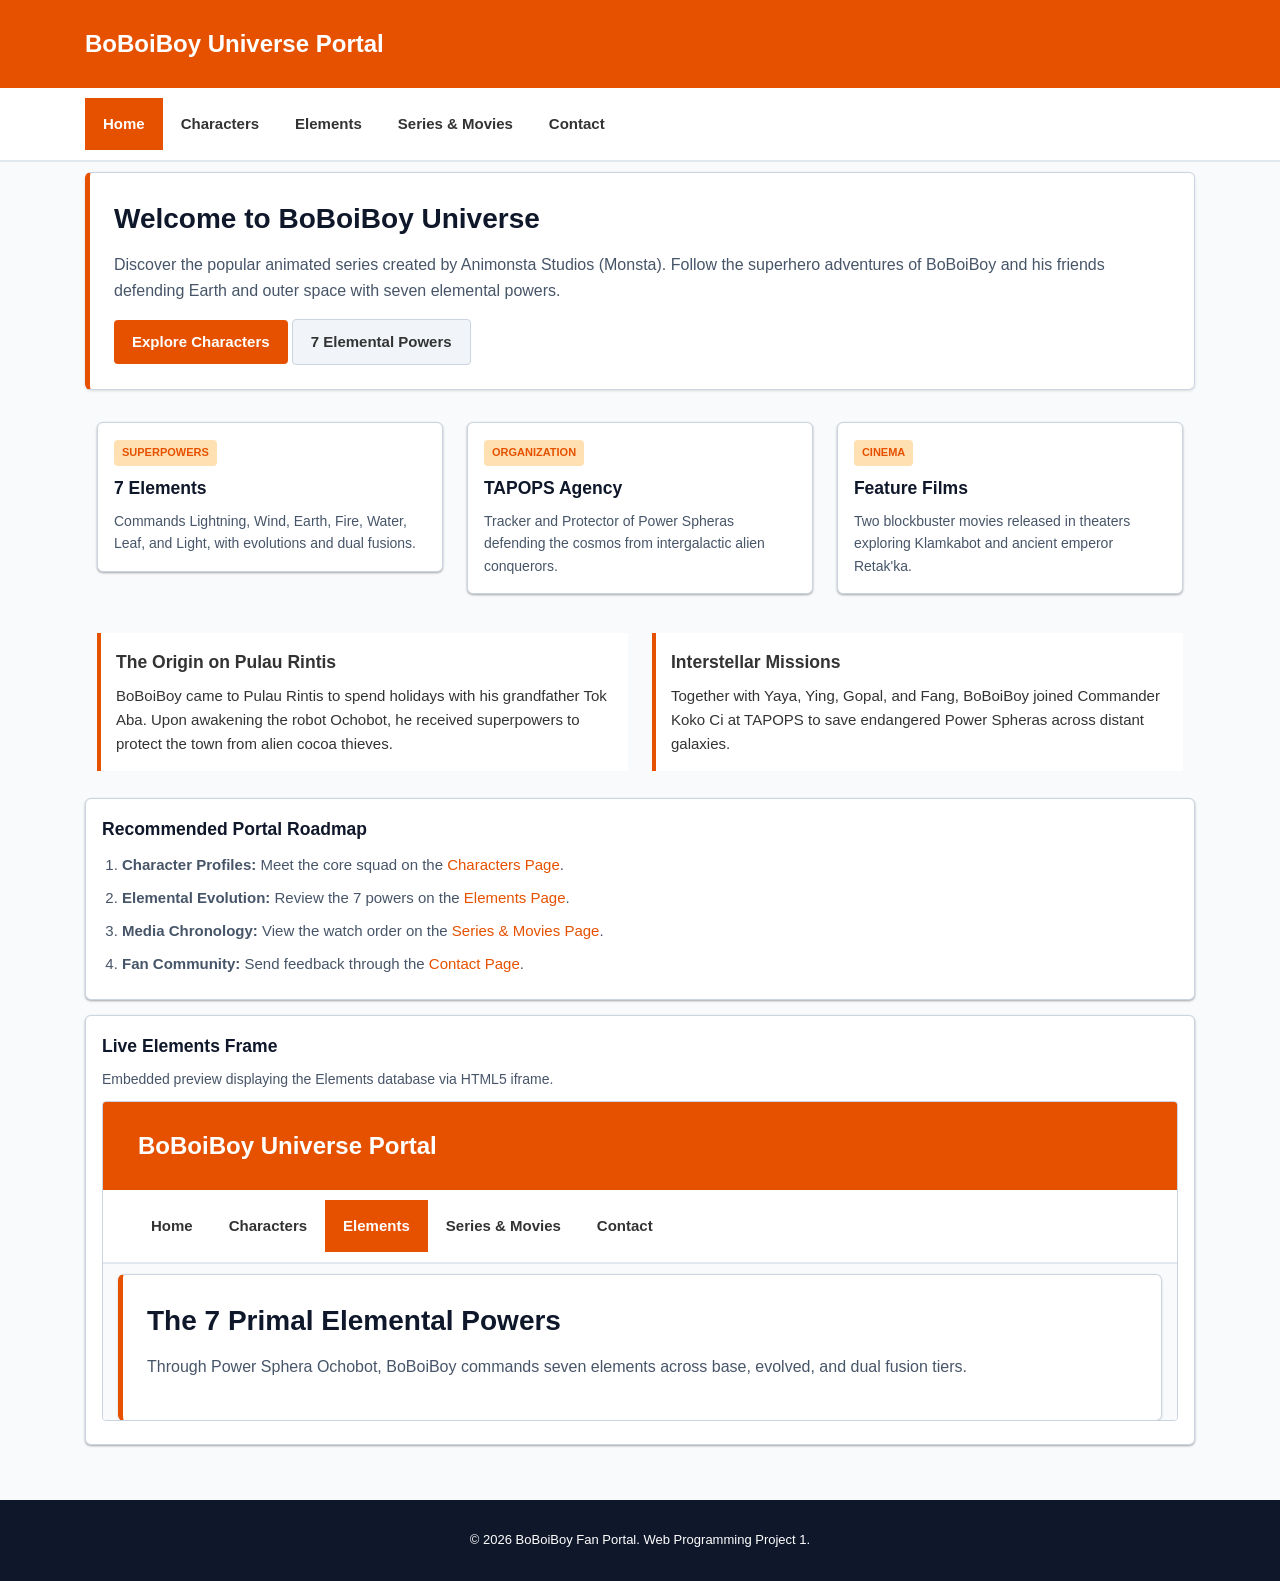
==== commit de8e78c0: "refactor: align 100% with Web Programming lecture slides (Weeks 1-6 standard grid, navbar, box model" ====
--- a/index.html
+++ b/index.html
@@ -3,139 +3,107 @@
 <head>
   <meta charset="UTF-8">
   <meta name="viewport" content="width=device-width, initial-scale=1.0">
-  <meta name="description" content="Explore the animated world of BoBoiBoy. Learn about elemental powers, characters, and movies created by Animonsta Studios.">
-  <title>BoBoiBoy Universe Portal | Home</title>
+  <title>BoBoiBoy Universe | Home</title>
   <link rel="stylesheet" href="css/style.css">
+  <style>
+    .welcome-card {
+      background-color: #ffffff;
+      border-left: 4px solid #e65100;
+      padding: 15px;
+      margin-bottom: 15px;
+    }
+  </style>
 </head>
 <body>
 
-  <header class="site-header">
-    <div class="nav-wrap">
-      <a href="index.html" class="brand-link">
-        <img src="images/logo.svg" alt="BoBoiBoy Logo" class="brand-img" width="150" height="36">
-      </a>
-      <input type="checkbox" id="nav-toggle" class="nav-toggle-input">
-      <label for="nav-toggle" class="nav-toggle-label">Menu</label>
-      <nav class="nav-menu">
-        <ul class="nav-list">
-          <li><a href="index.html" class="nav-link active">Home</a></li>
-          <li><a href="characters.html" class="nav-link">Characters</a></li>
-          <li><a href="elements.html" class="nav-link">Elements</a></li>
-          <li><a href="series.html" class="nav-link">Series &amp; Movies</a></li>
-          <li><a href="contact.html" class="nav-link">Contact</a></li>
-        </ul>
-      </nav>
+  <div class="header">
+    <div class="container">
+      <h1>BoBoiBoy Universe Portal</h1>
     </div>
-  </header>
+  </div>
+  <div class="navbar">
+    <div class="container">
+      <ul>
+      <li><a href="index.html" class="active">Home</a></li>
+      <li><a href="characters.html">Characters</a></li>
+      <li><a href="elements.html">Elements</a></li>
+      <li><a href="series.html">Series &amp; Movies</a></li>
+      <li><a href="contact.html">Contact</a></li>
+      </ul>
+    </div>
+  </div>
 
-  <main>
-    <section class="hero-block">
-      <div class="container">
-        <h1 class="hero-headline">Welcome to the BoBoiBoy Universe</h1>
-        <p class="hero-text">Discover the Malaysian superhero animation produced by Animonsta Studios. Follow BoBoiBoy and his loyal friends as they defend Earth and distant planets from intergalactic conquerors using seven powerful elements.</p>
-        <div class="hero-actions">
-          <a href="characters.html" class="btn btn-primary">Meet the Characters</a>
-          <a href="elements.html" class="btn btn-outline">Explore 7 Elements</a>
+  <div class="container">
+    <div class="hero">
+      <h1>Welcome to BoBoiBoy Universe</h1>
+      <p>Discover the popular animated series created by Animonsta Studios (Monsta). Follow the superhero adventures of BoBoiBoy and his friends defending Earth and outer space with seven elemental powers.</p>
+      <a href="characters.html" class="btn">Explore Characters</a>
+      <a href="elements.html" class="btn btn-alt">7 Elemental Powers</a>
+    </div>
+
+    <div class="row">
+      <div class="col-4 col-s-6">
+        <div class="card">
+          <span class="badge">Superpowers</span>
+          <h3>7 Elements</h3>
+          <p>Commands Lightning, Wind, Earth, Fire, Water, Leaf, and Light, with evolutions and dual fusions.</p>
         </div>
       </div>
-    </section>
-
-    <section class="section">
-      <div class="container">
-        <h2 class="section-title">Franchise Overview</h2>
-        <p class="section-desc">Key pillars that make the BoBoiBoy storyline beloved across Southeast Asia and the globe.</p>
-        <div class="grid-3">
-          <article class="card">
-            <div class="card-header-bar">
-              <span class="card-subtitle">Elemental Mastery</span>
-              <h3 class="card-title">7 Primal Forces</h3>
-            </div>
-            <p class="card-text">BoBoiBoy commands seven elements: Lightning, Wind, Earth, Fire, Water, Leaf, and Light, evolving them through training and willpower.</p>
-          </article>
-          <article class="card">
-            <div class="card-header-bar">
-              <span class="card-subtitle">TAPOPS Alliance</span>
-              <h3 class="card-title">Space Guardians</h3>
-            </div>
-            <p class="card-text">Joining the Tracker and Protector of Power Spheras organization, the team travels across galaxies to rescue sentient robotic artifacts.</p>
-          </article>
-          <article class="card">
-            <div class="card-header-bar">
-              <span class="card-subtitle">Cinematic Universe</span>
-              <h3 class="card-title">Blockbuster Films</h3>
-            </div>
-            <p class="card-text">Two major theatrical films expanded the lore, introducing elemental fusion warriors and ancient cosmic tyrants like Retak'ka.</p>
-          </article>
+      <div class="col-4 col-s-6">
+        <div class="card">
+          <span class="badge">Organization</span>
+          <h3>TAPOPS Agency</h3>
+          <p>Tracker and Protector of Power Spheras defending the cosmos from intergalactic alien conquerors.</p>
         </div>
       </div>
-    </section>
-
-    <section class="section section-alt">
-      <div class="container">
-        <h2 class="section-title">The Story So Far</h2>
-        <p class="section-desc">From humble beginnings on Pulau Rintis to epic interstellar space defense.</p>
-        <div class="grid-2">
-          <article class="card">
-            <h3 class="card-title">The Cocoa Stall Awakening</h3>
-            <p class="card-text">BoBoiBoy originally arrived at Pulau Rintis during school holidays to help his grandfather, Tok Aba, at his famous cocoa stall. After awakening Power Sphera Ochobot, BoBoiBoy was granted elemental abilities to thwart alien invaders seeking Tok Aba's cocoa beans as a source of energy.</p>
-          </article>
-          <article class="card">
-            <h3 class="card-title">Intergalactic Missions with TAPOPS</h3>
-            <p class="card-text">As alien threats grew beyond Earth, Commander Koko Ci recruited BoBoiBoy, Yaya, Ying, Gopal, and Fang into the TAPOPS space academy. Operating from mobile spaceships and orbital stations, the young cadets face galactic armadas to safeguard universal harmony.</p>
-          </article>
+      <div class="col-4 col-s-12">
+        <div class="card">
+          <span class="badge">Cinema</span>
+          <h3>Feature Films</h3>
+          <p>Two blockbuster movies released in theaters exploring Klamkabot and ancient emperor Retak'ka.</p>
         </div>
       </div>
-    </section>
+    </div>
 
-    <section class="section">
-      <div class="container">
-        <h2 class="section-title">Visitor Guide &amp; Recommended Steps</h2>
-        <p class="section-desc">Follow this structured path to explore all facets of our web portal.</p>
-        <div class="card">
-          <ol class="guide-list">
-            <li><strong>Discover Character Profiles:</strong> Learn about BoBoiBoy's squad and mentors on the <a href="characters.html">Characters Page</a>.</li>
-            <li><strong>Analyze Elemental Evolutions:</strong> Inspect Tier 1, Tier 2, and Movie 2 fusion forms on the <a href="elements.html">Elements Page</a>.</li>
-            <li><strong>Follow the Release Timeline:</strong> Check the canonical watch order and release table on the <a href="series.html">Series &amp; Movies Page</a>.</li>
-            <li><strong>Submit Fan Questions:</strong> Send feedback or franchise questions on the <a href="contact.html">Contact Page</a>.</li>
-          </ol>
+    <div class="row">
+      <div class="col-6 col-s-12">
+        <div class="welcome-card">
+          <h3>The Origin on Pulau Rintis</h3>
+          <p style="margin-top: 8px;">BoBoiBoy came to Pulau Rintis to spend holidays with his grandfather Tok Aba. Upon awakening the robot Ochobot, he received superpowers to protect the town from alien cocoa thieves.</p>
         </div>
       </div>
-    </section>
-
-    <section class="section section-alt">
-      <div class="container">
-        <h2 class="section-title">Interactive Elements Preview</h2>
-        <p class="section-desc">Embedded database frame demonstrating live page linking via HTML5 iframe.</p>
-        <div class="table-wrap">
-          <iframe name="mainFrame" id="mainFrame" src="elements.html" title="Elements Preview" class="preview-iframe">
-            <p>Your browser does not support iframes. Please visit the <a href="elements.html">Elements Page</a> directly.</p>
-          </iframe>
+      <div class="col-6 col-s-12">
+        <div class="welcome-card">
+          <h3>Interstellar Missions</h3>
+          <p style="margin-top: 8px;">Together with Yaya, Ying, Gopal, and Fang, BoBoiBoy joined Commander Koko Ci at TAPOPS to save endangered Power Spheras across distant galaxies.</p>
         </div>
       </div>
-    </section>
-  </main>
+    </div>
 
-  <footer class="site-footer">
-    <div class="container footer-row">
-      <div>
-        <h4 class="footer-title">BoBoiBoy Fan Portal</h4>
-        <p>A web design showcase celebrating the animated universe created by Animonsta Studios (Monsta). Explore characters, elemental masteries, and movie chronicles.</p>
-      </div>
-      <div>
-        <h4 class="footer-title">Site Links</h4>
-        <ul class="footer-links">
-          <li><a href="index.html">Home Overview</a></li>
-          <li><a href="characters.html">Character Profiles</a></li>
-          <li><a href="elements.html">7 Elemental Powers</a></li>
-          <li><a href="series.html">Series &amp; Movies</a></li>
-          <li><a href="contact.html">Fan Feedback</a></li>
-        </ul>
-      </div>
+    <div class="card">
+      <h3>Recommended Portal Roadmap</h3>
+      <ol class="procedure">
+        <li><strong>Character Profiles:</strong> Meet the core squad on the <a href="characters.html">Characters Page</a>.</li>
+        <li><strong>Elemental Evolution:</strong> Review the 7 powers on the <a href="elements.html">Elements Page</a>.</li>
+        <li><strong>Media Chronology:</strong> View the watch order on the <a href="series.html">Series &amp; Movies Page</a>.</li>
+        <li><strong>Fan Community:</strong> Send feedback through the <a href="contact.html">Contact Page</a>.</li>
+      </ol>
     </div>
-    <div class="container copyright">
-      <p>&copy; 2026 BoBoiBoy Fan Portal. Created for Web Programming Project 1.</p>
+
+    <div class="card">
+      <h3>Live Elements Frame</h3>
+      <p style="margin-bottom: 10px;">Embedded preview displaying the Elements database via HTML5 iframe.</p>
+      <iframe src="elements.html" name="mainFrame" width="100%" height="320" style="border: 1px solid #cbd5e1; border-radius: 4px;">
+        <p>Your browser does not support iframes. Visit <a href="elements.html">Elements</a>.</p>
+      </iframe>
     </div>
-  </footer>
+  </div>
+
+  <div class="footer">
+    <div class="container">
+      <p>&copy; 2026 BoBoiBoy Fan Portal. Web Programming Project 1.</p>
+    </div>
+  </div>
 
 </body>
 </html>
--- a/css/style.css
+++ b/css/style.css
@@ -1,123 +1,141 @@
-/* BoBoiBoy Universe - Clean Editorial Stylesheet */
-:root {
-  --primary: #e65100; --primary-hover: #bf360c; --primary-soft: #fff3e0;
-  --bg-page: #f8fafc; --bg-card: #ffffff; --bg-alt: #f1f5f9;
-  --text-main: #0f172a; --text-muted: #475569; --border: #cbd5e1;
-  --font-family: -apple-system, BlinkMacSystemFont, "Segoe UI", Roboto, Helvetica, Arial, sans-serif;
-  --radius: 8px; --shadow: 0 2px 4px rgba(0,0,0,0.06);
-  --elem-lightning: #ca8a04; --elem-wind: #0891b2; --elem-earth: #9a3412;
-  --elem-fire: #dc2626; --elem-water: #2563eb; --elem-leaf: #16a34a; --elem-light: #d97706;
+/* Style based on Web Programming Lecture Materials (Weeks 1 - 6) */
+* { box-sizing: border-box; margin: 0; padding: 0; }
+body { font-family: Arial, Helvetica, sans-serif; font-size: 15px; line-height: 1.6; color: #333333; background-color: #f8fafc; }
+a { color: #e65100; text-decoration: none; }
+a:hover { text-decoration: underline; }
+img { max-width: 100%; height: auto; display: block; }
+
+/* Header & Navigation (PPT 02 & PPT 06) */
+.header { background-color: #e65100; color: #ffffff; padding: 15px 20px; }
+.header h1 { font-size: 24px; }
+.navbar { background-color: #ffffff; border-bottom: 2px solid #e2e8f0; padding: 0 15px; }
+.navbar ul { list-style-type: none; overflow: hidden; }
+.navbar li { float: left; }
+.navbar li a { display: block; color: #333333; text-align: center; padding: 14px 18px; font-weight: bold; text-decoration: none; }
+.navbar li a:hover { background-color: #ffe0b2; color: #e65100; text-decoration: none; }
+.navbar li a.active { background-color: #e65100; color: #ffffff; text-decoration: none; }
+
+/* 12-Column Responsive Grid System (PPT 06 Slide 30 - 34) */
+.container { max-width: 1140px; margin: 0 auto; padding: 10px 15px; }
+.row::after { content: ""; clear: both; display: table; }
+[class*="col-"] { float: left; padding: 12px; width: 100%; /* Mobile First */ }
+
+/* Tablet Breakpoint (PPT 06 Slide 33) */
+@media only screen and (min-width: 600px) {
+  .col-s-3 { width: 25%; }
+  .col-s-4 { width: 33.33%; }
+  .col-s-6 { width: 50%; }
+  .col-s-12 { width: 100%; }
 }
-*, *::before, *::after { box-sizing: border-box; margin: 0; padding: 0; }
-body { font-family: var(--font-family); font-size: 0.95rem; line-height: 1.6; color: var(--text-main); background: var(--bg-page); min-height: 100vh; }
-a { color: var(--primary); text-decoration: none; font-weight: 600; }
-a:hover { color: var(--primary-hover); text-decoration: underline; }
-img { max-width: 100%; height: auto; display: block; }
-h1, h2, h3, h4 { color: var(--text-main); font-weight: 700; line-height: 1.3; }
 
-/* Navigation */
-.site-header { background: #fff; border-bottom: 2px solid var(--border); position: sticky; top: 0; z-index: 100; }
-.nav-wrap { max-width: 1120px; margin: 0 auto; padding: 0 1.25rem; height: 64px; display: flex; align-items: center; justify-content: space-between; }
-.brand-img { height: 36px; width: auto; }
-.nav-list { display: flex; list-style: none; gap: 0.25rem; }
-.nav-link { display: block; padding: 0.5rem 0.85rem; font-size: 0.9rem; color: var(--text-muted); border-radius: var(--radius); text-decoration: none; }
-.nav-link:hover { color: var(--primary); background: var(--primary-soft); text-decoration: none; }
-.nav-link.active { color: #fff; background: var(--primary); font-weight: 700; }
-.nav-toggle-input, .nav-toggle-label { display: none; }
+/* Desktop Breakpoint (PPT 06 Slide 34) */
+@media only screen and (min-width: 768px) {
+  .col-3 { width: 25%; }
+  .col-4 { width: 33.33%; }
+  .col-6 { width: 50%; }
+  .col-8 { width: 66.66%; }
+  .col-12 { width: 100%; }
+}
 
-/* Layout & Containers */
-.container { max-width: 1120px; margin: 0 auto; padding: 0 1.25rem; }
-.section { padding: 2.5rem 0; }
-.section-alt { background: var(--bg-alt); border-top: 1px solid var(--border); border-bottom: 1px solid var(--border); }
-.section-title { font-size: 1.6rem; margin-bottom: 0.35rem; }
-.section-desc { font-size: 0.95rem; color: var(--text-muted); margin-bottom: 1.5rem; }
-.grid-2 { display: grid; grid-template-columns: repeat(2, 1fr); gap: 1.5rem; }
-.grid-3 { display: grid; grid-template-columns: repeat(3, 1fr); gap: 1.25rem; }
-.character-grid { display: grid; grid-template-columns: repeat(auto-fill, minmax(280px, 1fr)); gap: 1.25rem; }
-.element-grid { display: grid; grid-template-columns: repeat(auto-fill, minmax(240px, 1fr)); gap: 1.25rem; }
+/* Box Model Cards (PPT 05 & PPT 06 Slide 31-32) */
+.card {
+  background-color: #ffffff;
+  border: 1px solid #cbd5e1;
+  border-radius: 6px;
+  padding: 16px;
+  margin-bottom: 15px;
+  box-shadow: 0 1px 3px rgba(0, 0, 0, 0.12), 0 1px 2px rgba(0, 0, 0, 0.24);
+}
+.card h2, .card h3 { margin-bottom: 8px; color: #0f172a; }
+.card p { color: #475569; font-size: 14px; }
+.badge {
+  display: inline-block;
+  padding: 4px 8px;
+  font-size: 11px;
+  font-weight: bold;
+  text-transform: uppercase;
+  background-color: #ffe0b2;
+  color: #e65100;
+  border-radius: 4px;
+  margin-bottom: 8px;
+}
 
-/* Hero */
-.hero-block { background: #fff; border-bottom: 1px solid var(--border); padding: 3rem 0 2.5rem 0; }
-.hero-headline { font-size: 2.1rem; margin-bottom: 0.75rem; letter-spacing: -0.02em; }
-.hero-text { font-size: 1.05rem; color: var(--text-muted); max-width: 780px; margin-bottom: 1.5rem; }
-.hero-actions { display: flex; gap: 0.75rem; flex-wrap: wrap; }
-.btn { display: inline-block; padding: 0.65rem 1.25rem; font-size: 0.92rem; border-radius: var(--radius); cursor: pointer; text-align: center; text-decoration: none; border: 1px solid transparent; }
-.btn-primary { background: var(--primary); color: #fff; font-weight: 700; }
-.btn-primary:hover { background: var(--primary-hover); color: #fff; text-decoration: none; }
-.btn-outline { background: #fff; color: var(--text-main); border-color: var(--border); }
-.btn-outline:hover { background: var(--bg-alt); text-decoration: none; }
-.btn-full { width: 100%; font-size: 1rem; padding: 0.75rem 1.25rem; }
+/* Hero Section (PPT 05) */
+.hero {
+  background-color: #ffffff;
+  border: 1px solid #cbd5e1;
+  border-left: 5px solid #e65100;
+  border-radius: 6px;
+  padding: 24px;
+  margin-bottom: 20px;
+  box-shadow: 0 1px 3px rgba(0,0,0,0.12);
+}
+.hero h1 { font-size: 28px; color: #0f172a; margin-bottom: 10px; }
+.hero p { font-size: 16px; color: #475569; margin-bottom: 16px; }
+.btn {
+  display: inline-block;
+  background-color: #e65100;
+  color: #ffffff;
+  padding: 10px 18px;
+  font-weight: bold;
+  border: none;
+  border-radius: 4px;
+  cursor: pointer;
+  text-decoration: none;
+}
+.btn:hover { background-color: #bf360c; text-decoration: none; }
+.btn-alt { background-color: #f1f5f9; color: #333333; border: 1px solid #cbd5e1; }
+.btn-alt:hover { background-color: #e2e8f0; }
 
-/* Cards */
-.card { background: var(--bg-card); border: 1px solid var(--border); border-radius: var(--radius); padding: 1.25rem; box-shadow: var(--shadow); }
-.card-header-bar { border-left: 4px solid var(--primary); padding-left: 0.75rem; margin-bottom: 0.75rem; }
-.card-title { font-size: 1.15rem; margin-bottom: 0.35rem; }
-.card-subtitle { font-size: 0.85rem; color: var(--primary); font-weight: 600; text-transform: uppercase; letter-spacing: 0.04em; }
-.card-text { font-size: 0.9rem; color: var(--text-muted); line-height: 1.55; }
-.card-meta-list { list-style: none; margin-top: 0.75rem; padding-top: 0.75rem; border-top: 1px dashed var(--border); font-size: 0.85rem; }
-.card-meta-list li { margin-bottom: 0.25rem; }
-.card-meta-list strong { color: var(--text-main); }
+/* Character & Media Presentation (PPT 02 & PPT 05) */
+.img-box {
+  background-color: #f1f5f9;
+  border: 1px solid #cbd5e1;
+  border-radius: 4px;
+  height: 160px;
+  display: flex;
+  align-items: center;
+  justify-content: center;
+  margin-bottom: 10px;
+}
+.img-box img { max-height: 140px; object-fit: contain; }
+.meta-info {
+  list-style-type: none;
+  margin-top: 10px;
+  padding-top: 8px;
+  border-top: 1px dashed #cbd5e1;
+  font-size: 13px;
+  color: #475569;
+}
+.meta-info li { margin-bottom: 4px; }
+.meta-info strong { color: #0f172a; }
 
-/* Character Thumbnails */
-.character-thumb-box { height: 180px; background: var(--bg-alt); border-radius: var(--radius); display: flex; align-items: center; justify-content: center; overflow: hidden; margin-bottom: 1rem; border: 1px solid var(--border); }
-.character-thumb-img { max-height: 160px; max-width: 100%; object-fit: contain; }
-.avatar-round { width: 64px; height: 64px; border-radius: 50%; object-fit: cover; border: 2px solid var(--border); margin-right: 0.75rem; }
-.mentor-row { display: flex; align-items: center; margin-bottom: 0.75rem; }
+/* Tables (PPT 02) */
+.table-responsive { width: 100%; overflow-x: auto; margin-top: 10px; }
+table { width: 100%; border-collapse: collapse; background-color: #ffffff; }
+th, td { border: 1px solid #cbd5e1; padding: 10px 12px; text-align: left; font-size: 14px; }
+th { background-color: #f1f5f9; font-weight: bold; color: #0f172a; }
+tr:hover { background-color: #fff3e0; }
 
-/* Elements & Icons */
-.element-icon-box { width: 56px; height: 56px; margin: 0 auto 0.75rem auto; background: var(--bg-alt); border: 1px solid var(--border); border-radius: 50%; display: flex; align-items: center; justify-content: center; padding: 6px; }
-.element-icon-img { width: 100%; height: 100%; object-fit: contain; }
-.element-center, .text-center { text-align: center; }
-.tag-badge { display: inline-block; padding: 0.2rem 0.55rem; font-size: 0.75rem; font-weight: 700; border-radius: 4px; text-transform: uppercase; background: var(--bg-alt); color: var(--text-muted); border: 1px solid var(--border); margin-bottom: 0.4rem; }
+/* Forms (PPT 03) */
+.form-group { margin-bottom: 14px; }
+.form-group label { display: block; font-weight: bold; font-size: 14px; margin-bottom: 5px; }
+.form-control {
+  width: 100%;
+  padding: 9px 12px;
+  border: 1px solid #cbd5e1;
+  border-radius: 4px;
+  font-size: 14px;
+  background-color: #ffffff;
+}
+.form-control:focus { outline: none; border-color: #e65100; }
+.radio-group label, .checkbox-group label { font-weight: normal; display: inline-block; margin-right: 15px; font-size: 14px; }
 
-/* Lists & Guides */
-.guide-list { list-style-position: inside; padding-left: 0; line-height: 1.7; }
-.guide-list li { margin-bottom: 0.5rem; font-size: 0.92rem; color: var(--text-muted); }
-.guide-list strong { color: var(--text-main); }
-.bullet-list { list-style-type: square; padding-left: 1.25rem; line-height: 1.7; font-size: 0.92rem; color: var(--text-muted); }
-.bullet-list li { margin-bottom: 0.35rem; }
+/* Lists (PPT 01) */
+ol.procedure { padding-left: 20px; line-height: 1.8; color: #475569; }
+ol.procedure li { margin-bottom: 6px; }
+ul.bullet-list { padding-left: 20px; line-height: 1.8; color: #475569; }
 
-/* Tables & Embed */
-.table-wrap { overflow-x: auto; background: #fff; border: 1px solid var(--border); border-radius: var(--radius); box-shadow: var(--shadow); }
-.content-table { width: 100%; border-collapse: collapse; font-size: 0.9rem; text-align: left; }
-.content-table th, .content-table td { padding: 0.75rem 1rem; border-bottom: 1px solid var(--border); }
-.content-table th { background: var(--bg-alt); font-weight: 700; color: var(--text-main); text-transform: uppercase; font-size: 0.8rem; letter-spacing: 0.03em; }
-.content-table tr:last-child td { border-bottom: none; }
-.content-table tr:hover td { background: var(--primary-soft); }
-.preview-iframe { width: 100%; height: 340px; border: none; display: block; }
-
-/* Forms & FAQ */
-.form-box { max-width: 640px; margin: 0 auto; background: #fff; border: 1px solid var(--border); border-radius: var(--radius); padding: 1.5rem; box-shadow: var(--shadow); }
-.form-group { margin-bottom: 1rem; }
-.form-label { display: block; font-weight: 700; font-size: 0.88rem; margin-bottom: 0.35rem; color: var(--text-main); }
-.mark-req { color: #dc2626; }
-.form-control { width: 100%; padding: 0.6rem 0.8rem; border: 1px solid var(--border); border-radius: var(--radius); font-family: inherit; font-size: 0.92rem; color: var(--text-main); background: #fff; }
-.form-control:focus { outline: none; border-color: var(--primary); box-shadow: 0 0 0 3px var(--primary-soft); }
-.radio-cluster { display: flex; gap: 1.25rem; margin-top: 0.25rem; }
-.check-item { display: inline-flex; align-items: center; gap: 0.45rem; font-size: 0.88rem; cursor: pointer; }
-.faq-box { display: flex; flex-direction: column; gap: 0.85rem; max-width: 720px; margin: 0 auto; }
-.faq-entry { background: #fff; border: 1px solid var(--border); border-radius: var(--radius); padding: 1.15rem; }
-.faq-q { font-size: 1.05rem; margin-bottom: 0.35rem; color: var(--primary-hover); }
-.faq-a { font-size: 0.9rem; color: var(--text-muted); line-height: 1.5; }
-
-/* Footer */
-.site-footer { background: #fff; border-top: 2px solid var(--border); padding: 2rem 0 1.25rem 0; margin-top: 2rem; font-size: 0.88rem; color: var(--text-muted); }
-.footer-row { display: grid; grid-template-columns: 2fr 1fr; gap: 2rem; margin-bottom: 1.5rem; }
-.footer-title { font-size: 0.95rem; margin-bottom: 0.5rem; color: var(--text-main); }
-.footer-links { list-style: none; display: flex; flex-direction: column; gap: 0.35rem; }
-.footer-links a { color: var(--text-muted); text-decoration: none; }
-.footer-links a:hover { color: var(--primary); text-decoration: underline; }
-.copyright { text-align: center; border-top: 1px solid var(--border); padding-top: 1rem; font-size: 0.8rem; }
-
-/* Responsive */
-@media (max-width: 860px) {
-  .grid-2, .grid-3, .footer-row { grid-template-columns: 1fr; gap: 1.25rem; }
-  .nav-toggle-label { display: block; cursor: pointer; padding: 0.5rem; font-weight: 700; color: var(--primary); }
-  .nav-menu { display: none; position: absolute; top: 64px; left: 0; width: 100%; background: #fff; border-bottom: 2px solid var(--border); padding: 1rem; box-shadow: var(--shadow); }
-  .nav-list { flex-direction: column; width: 100%; }
-  .nav-toggle-input:checked ~ .nav-menu { display: block; }
-}
-@media (max-width: 600px) {
-  .hero-headline { font-size: 1.65rem; }
-  .radio-cluster { flex-direction: column; gap: 0.5rem; }
-}
+/* Footer (PPT 06 Slide 32) */
+.footer { background-color: #0f172a; color: #ffffff; text-align: center; font-size: 13px; padding: 20px 15px; margin-top: 30px; }
+.footer a { color: #ff9800; }
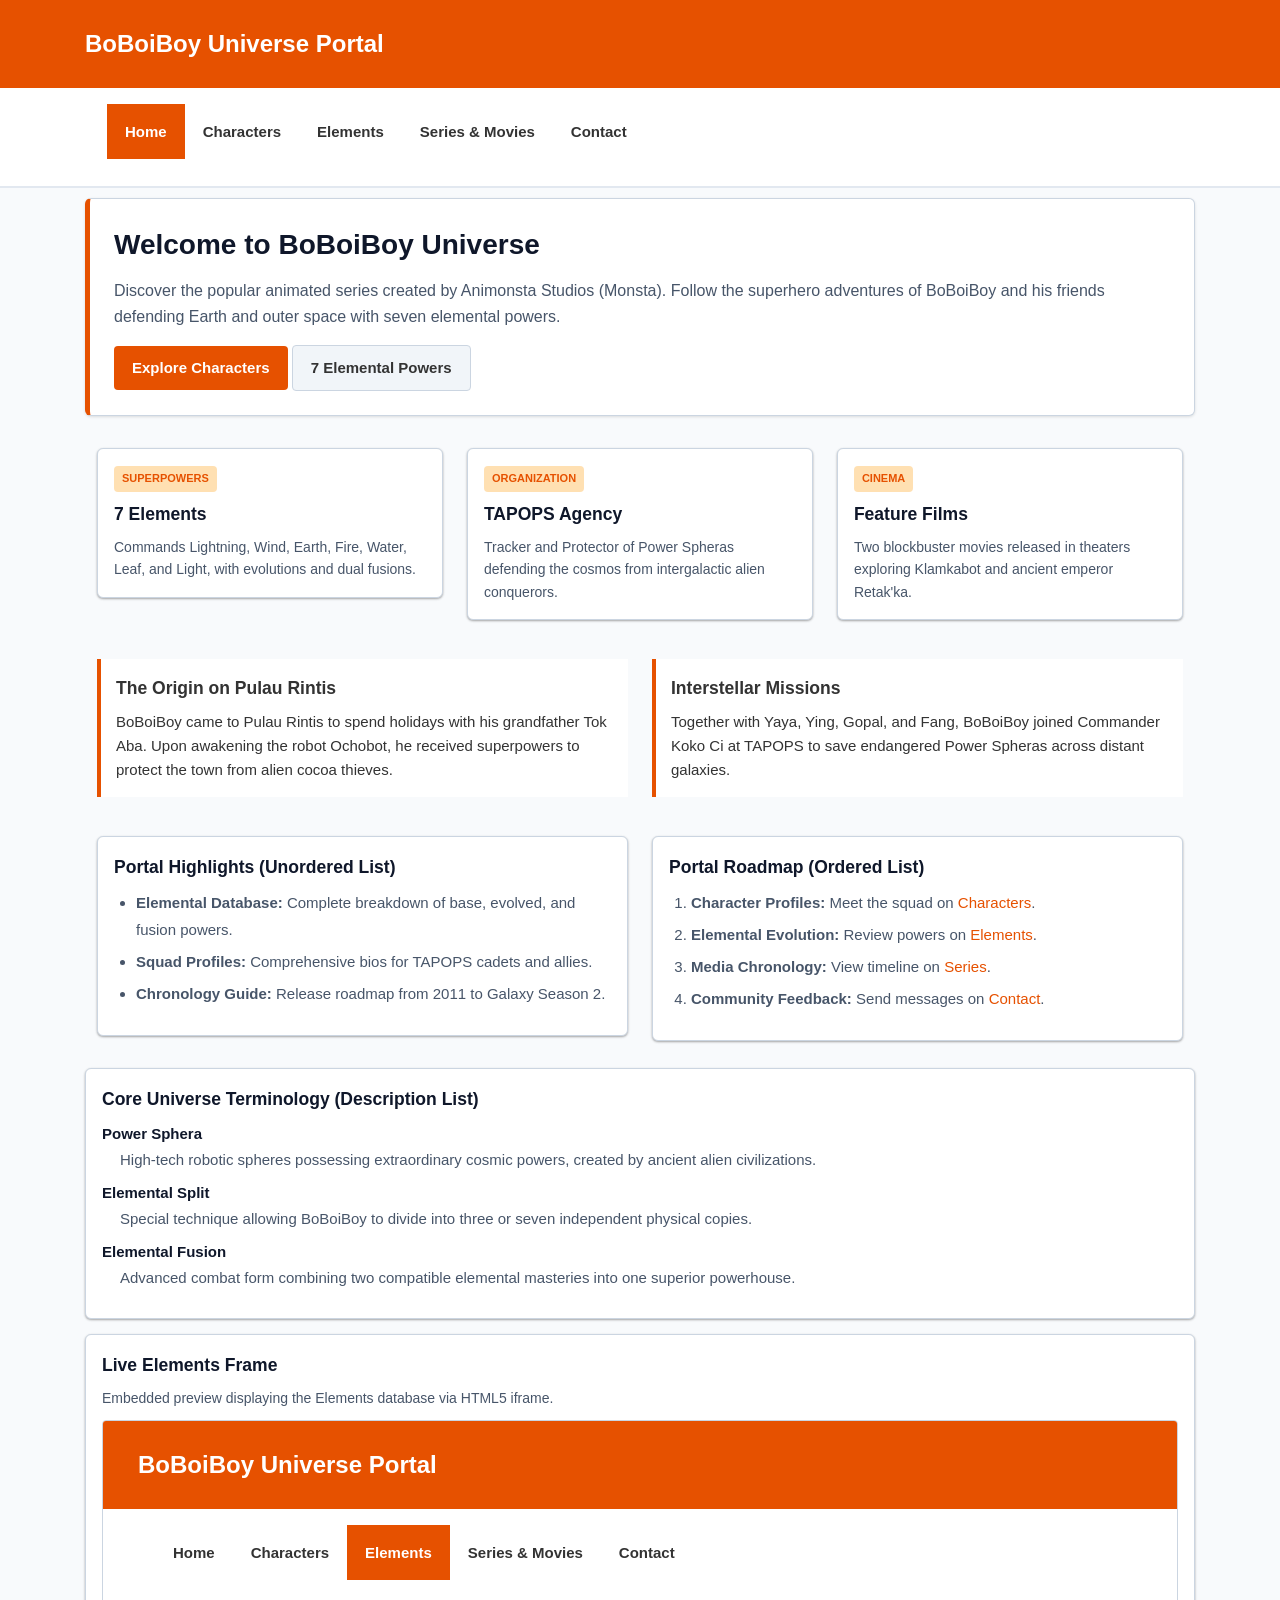
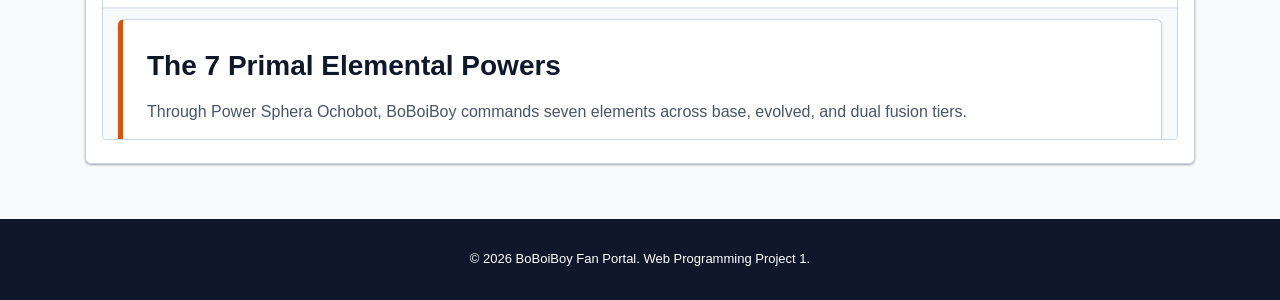
==== commit b8df6a85: "feat: implement all HTML list types from lecture slides (ol 1, A, a, I, i; ul disc, circle, square; " ====
--- a/index.html
+++ b/index.html
@@ -80,14 +80,40 @@
       </div>
     </div>
 
+    <div class="row">
+      <div class="col-6 col-s-12">
+        <div class="card">
+          <h3>Portal Highlights (Unordered List)</h3>
+          <ul type="disc">
+            <li><strong>Elemental Database:</strong> Complete breakdown of base, evolved, and fusion powers.</li>
+            <li><strong>Squad Profiles:</strong> Comprehensive bios for TAPOPS cadets and allies.</li>
+            <li><strong>Chronology Guide:</strong> Release roadmap from 2011 to Galaxy Season 2.</li>
+          </ul>
+        </div>
+      </div>
+      <div class="col-6 col-s-12">
+        <div class="card">
+          <h3>Portal Roadmap (Ordered List)</h3>
+          <ol type="1">
+            <li><strong>Character Profiles:</strong> Meet the squad on <a href="characters.html">Characters</a>.</li>
+            <li><strong>Elemental Evolution:</strong> Review powers on <a href="elements.html">Elements</a>.</li>
+            <li><strong>Media Chronology:</strong> View timeline on <a href="series.html">Series</a>.</li>
+            <li><strong>Community Feedback:</strong> Send messages on <a href="contact.html">Contact</a>.</li>
+          </ol>
+        </div>
+      </div>
+    </div>
+
     <div class="card">
-      <h3>Recommended Portal Roadmap</h3>
-      <ol class="procedure">
-        <li><strong>Character Profiles:</strong> Meet the core squad on the <a href="characters.html">Characters Page</a>.</li>
-        <li><strong>Elemental Evolution:</strong> Review the 7 powers on the <a href="elements.html">Elements Page</a>.</li>
-        <li><strong>Media Chronology:</strong> View the watch order on the <a href="series.html">Series &amp; Movies Page</a>.</li>
-        <li><strong>Fan Community:</strong> Send feedback through the <a href="contact.html">Contact Page</a>.</li>
-      </ol>
+      <h3>Core Universe Terminology (Description List)</h3>
+      <dl>
+        <dt><strong>Power Sphera</strong></dt>
+        <dd>High-tech robotic spheres possessing extraordinary cosmic powers, created by ancient alien civilizations.</dd>
+        <dt><strong>Elemental Split</strong></dt>
+        <dd>Special technique allowing BoBoiBoy to divide into three or seven independent physical copies.</dd>
+        <dt><strong>Elemental Fusion</strong></dt>
+        <dd>Advanced combat form combining two compatible elemental masteries into one superior powerhouse.</dd>
+      </dl>
     </div>
 
     <div class="card">
--- a/css/style.css
+++ b/css/style.css
@@ -131,10 +131,12 @@
 .form-control:focus { outline: none; border-color: #e65100; }
 .radio-group label, .checkbox-group label { font-weight: normal; display: inline-block; margin-right: 15px; font-size: 14px; }
 
-/* Lists (PPT 01) */
-ol.procedure { padding-left: 20px; line-height: 1.8; color: #475569; }
-ol.procedure li { margin-bottom: 6px; }
-ul.bullet-list { padding-left: 20px; line-height: 1.8; color: #475569; }
+/* Lists & Description Lists (PPT 01) */
+ol, ul { padding-left: 22px; margin-top: 6px; margin-bottom: 12px; line-height: 1.8; color: #475569; }
+li { margin-bottom: 5px; }
+dl { margin-top: 6px; margin-bottom: 12px; line-height: 1.7; color: #475569; }
+dt { font-weight: bold; color: #0f172a; margin-top: 8px; }
+dd { margin-left: 18px; margin-bottom: 6px; }
 
 /* Footer (PPT 06 Slide 32) */
 .footer { background-color: #0f172a; color: #ffffff; text-align: center; font-size: 13px; padding: 20px 15px; margin-top: 30px; }
